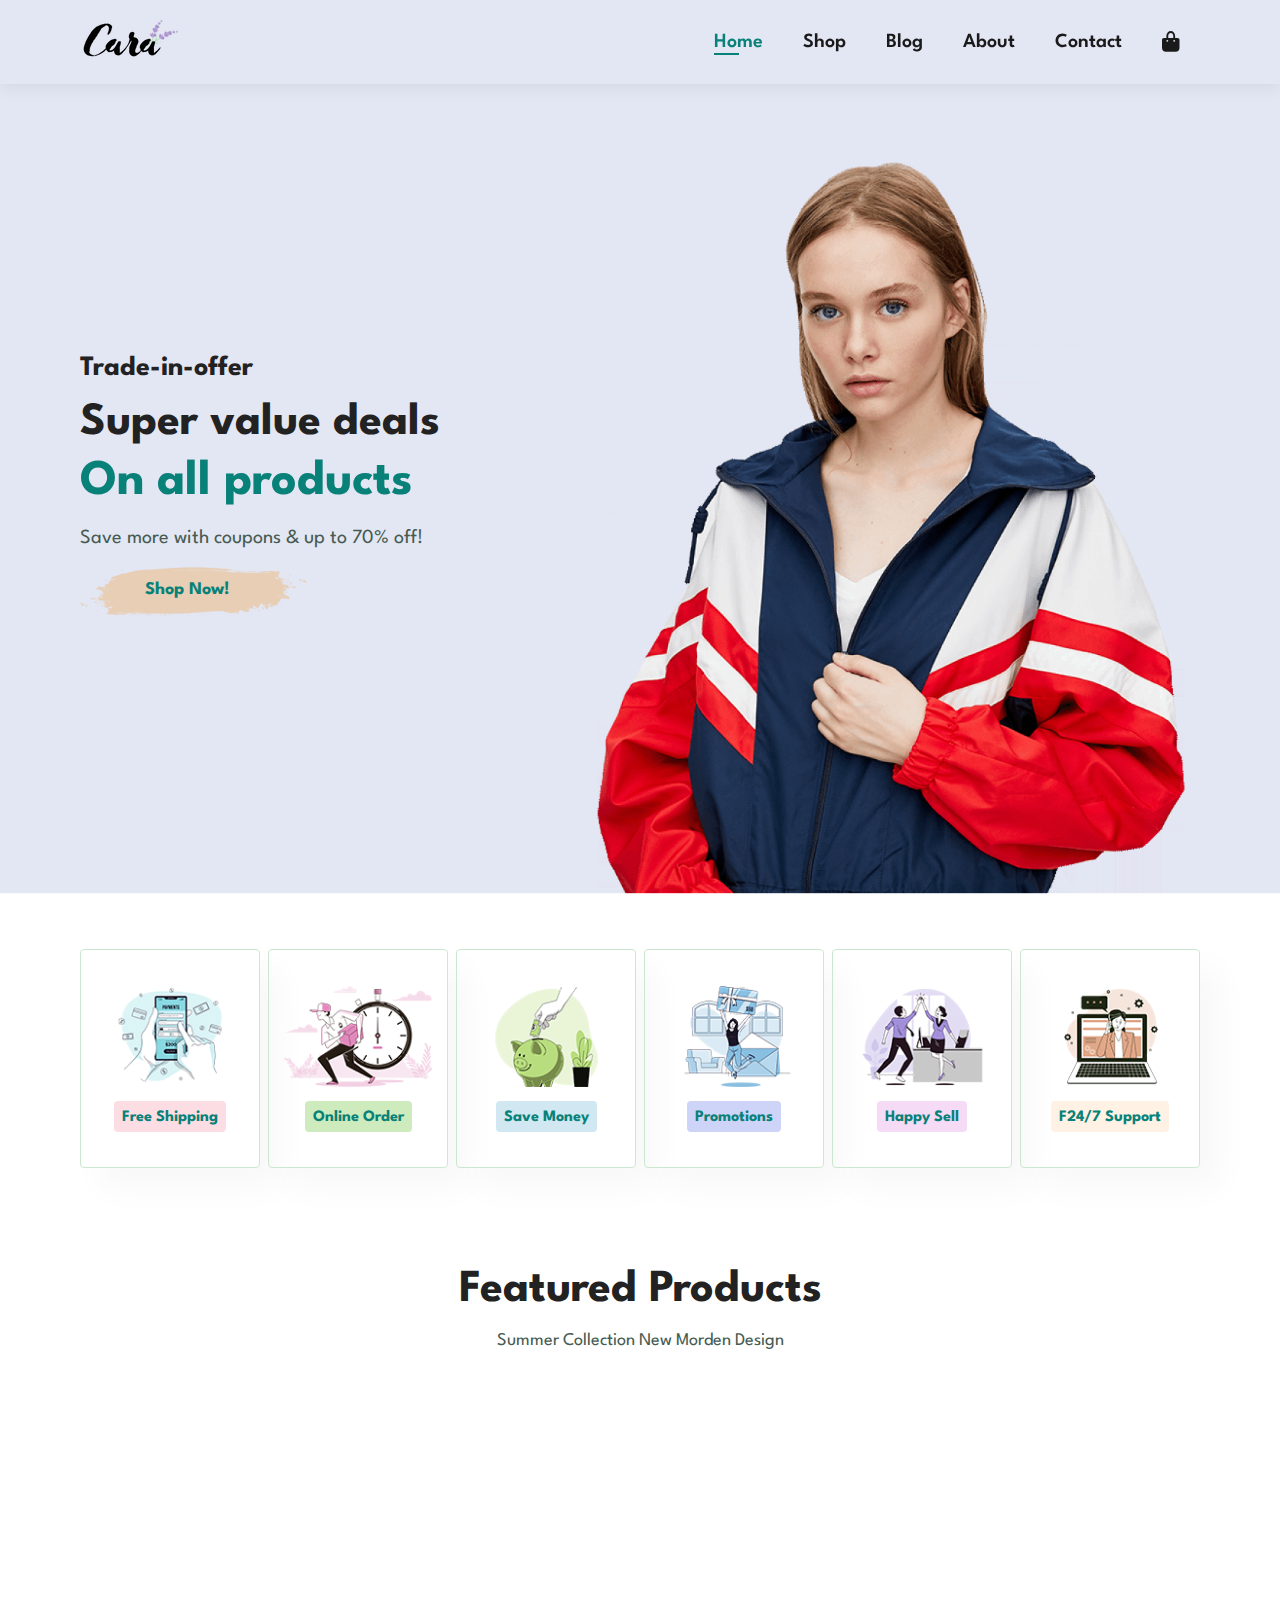
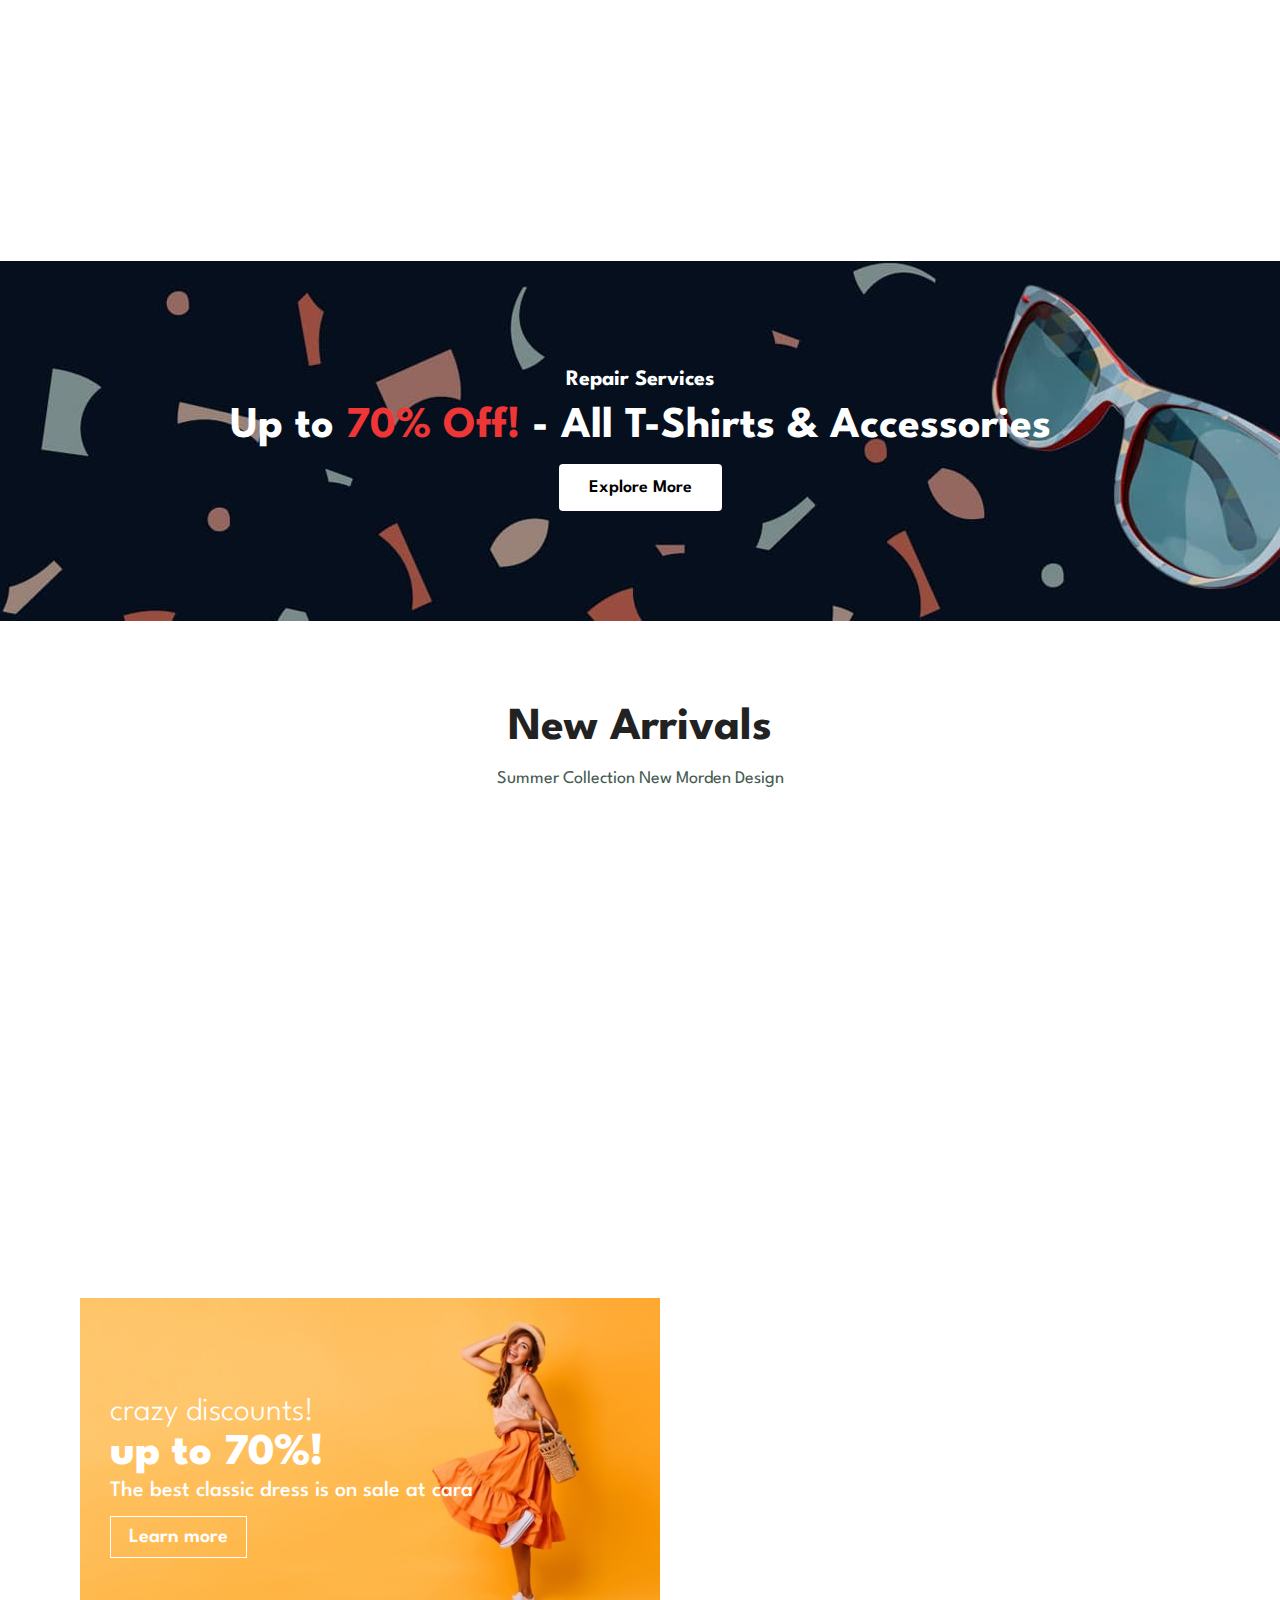
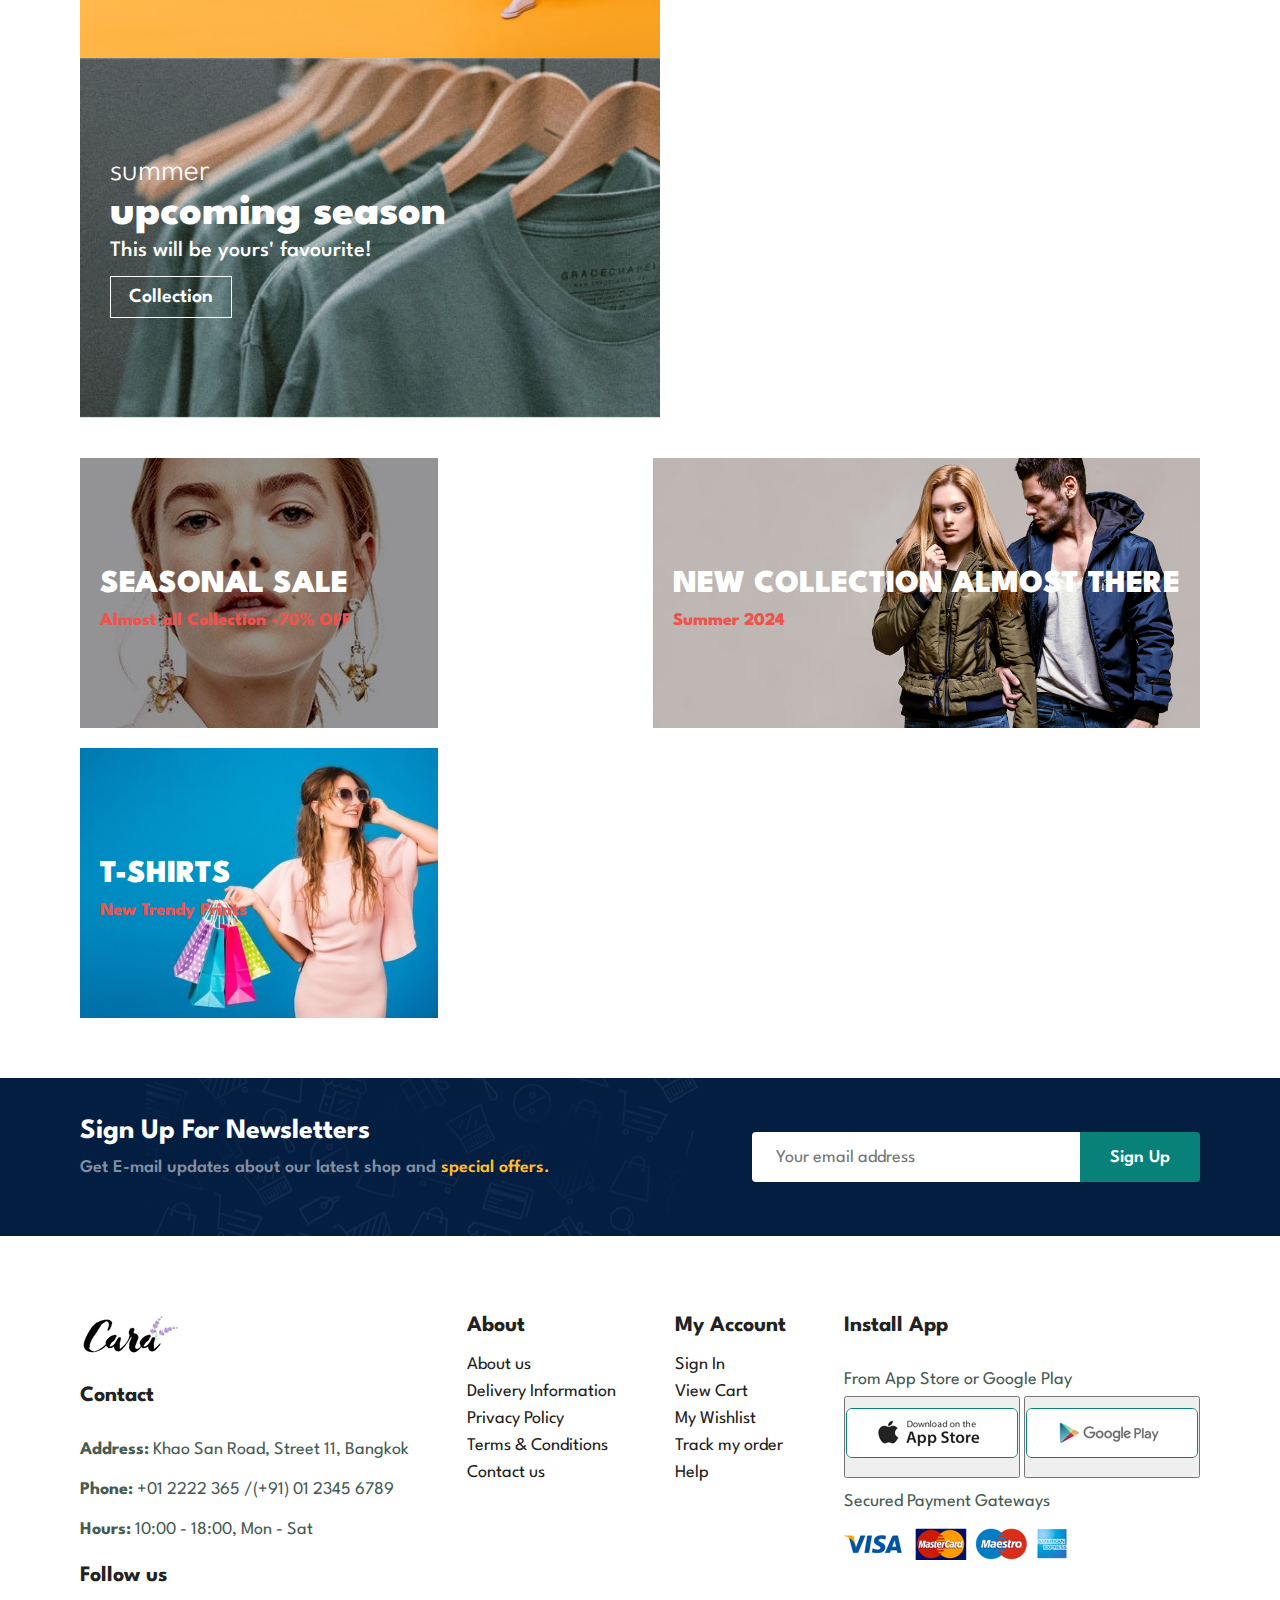
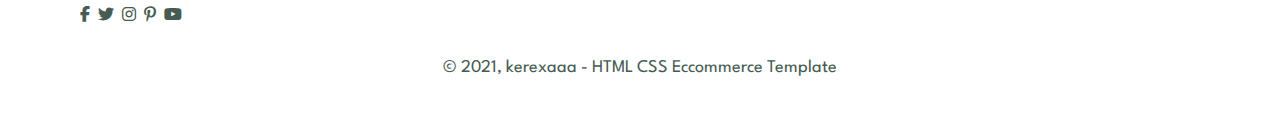
==== index.html @ 4c0663c3 "new" ====
<!DOCTYPE html>
<html lang="en">
<head>
    <meta charset="UTF-8">
    <meta http-equiv="X-UA-Compatible" content="IE=edge">
    <meta name="viewport" content="width=device-width, initial-scale=1.0">
    <link rel="icon" type="image/x-icon" href="assets/img/favicon.ico">
    <link rel="stylesheet" href="https://cdnjs.cloudflare.com/ajax/libs/font-awesome/6.4.0/css/all.css"/>
    <link rel="stylesheet" href="assets/css/style.css">
    <link rel="stylesheet" href="assets/css/general.css">
    <title>Cara</title>
    <link rel="manifest" href="https://progressier.app/T43lFdbntsqi69C8n24o/progressier.json"/>
    <script defer src="https://progressier.app/T43lFdbntsqi69C8n24o/script.js"></script>
</head>
<body>
    
    <section id="header" class="header">
        <a href="index.html"><img src="assets/img/logo.png" alt="Cara logo"></a>

        <nav>
            <ul id="navbar" class="navbar">
                <li><a class="active" href="index.html">Home</a></li>
                <li><a href="shop.html">Shop</a></li>
                <li><a href="blog.html">Blog</a></li>
                <li><a href="about.html">About</a></li>
                <li><a href="contact.html">Contact</a></li>
                <li id="lg-bag"><a href="cart.html"><i class="fa-sharp fa-solid fa-bag-shopping"></i></a></li>
                <a href="#" id="close"><i class="fas fa-times"></i></a>
            </ul>
        </nav>

        <div id="mobile">
            <a href="cart.html"><i class="fa-sharp fa-solid fa-bag-shopping"></i></a>
            <i id="bar" class="fas fa-outdent"></i>
        </div>

    </section>


    <section id="hero" class="hero">
        <h4>Trade-in-offer</h4>
        <h2>Super value deals</h2>
        <h1>On all products</h1>
        <p>Save more with coupons & up to 70% off!</p>
        <button onclick="window.location.href='shop.html';">Shop Now!</button>
    </section>

    <section id="feature" class="section-p1">
        <div class="feature-box">
            <img src="assets/img/features/f1.png" alt="Free shipping">
            <h6>Free Shipping</h6>
        </div>
        <div class="feature-box">
            <img src="assets/img/features/f2.png" alt="Online Order">
            <h6>Online Order</h6>
        </div>
        <div class="feature-box">
            <img src="assets/img/features/f3.png" alt="Save Money">
            <h6>Save Money</h6>
        </div>
        <div class="feature-box">
            <img src="assets/img/features/f4.png" alt="Promotions">
            <h6>Promotions</h6>
        </div>
        <div class="feature-box">
            <img src="assets/img/features/f5.png" alt="Happy Sell">
            <h6>Happy Sell</h6>
        </div>
        <div class="feature-box">
            <img src="assets/img/features/f6.png" alt="F24/7 Support">
            <h6>F24/7 Support</h6>
        </div>
    </section>

    <section id="feature-products" class="section-p1">
        <h2>Featured Products</h2>
        <p>Summer Collection New Morden Design</p>
        <div class="product-container">
            <div class="product" >
                <img src="assets/img/products/f2.jpg" alt="">
                <div class="description">
                    <span>Cara™</span>
                    <h5>Cara Hawaii Shirt</h5>
                    <div class="star">
                        <i class="fas fa-star"></i>
                        <i class="fas fa-star"></i>
                        <i class="fas fa-star"></i>
                        <i class="fas fa-star"></i>
                        <i class="fas fa-star"></i>
                    </div>
                    <h4 class="current-price">$24</h4>
                </div>
                <button class="add-to-cart"><i class="fas fa-shopping-basket cart"></i></button>
            </div>
            <div class="product" >
                <img src="assets/img/products/f4.jpg" alt="">
                <div class="description">
                    <span>Cara™</span>
                    <h5>Cara "Flower Garden" Shirt</h5>
                    <div class="star">
                        <i class="fas fa-star"></i>
                        <i class="fas fa-star"></i>
                        <i class="fas fa-star"></i>
                        <i class="fas fa-star"></i>
                        <i class="fas fa-star"></i>
                    </div>
                    <h4 class="current-price">$24</h4>
                </div>
                <button class="add-to-cart"><i class="fas fa-shopping-basket cart"></i></button>
            </div>
            <div class="product" >
                <img src="assets/img/products/f6.jpg" alt="">
                <div class="description">
                    <span>Cara™</span>
                    <h5>Cara Vintage Plaid Shirt</h5>
                    <div class="star">
                        <i class="fas fa-star"></i>
                        <i class="fas fa-star"></i>
                        <i class="fas fa-star"></i>
                        <i class="fas fa-star"></i>
                        <i class="fas fa-star"></i>
                    </div>
                    <h4 class="current-price">$24</h4>
                </div>
                <button class="add-to-cart"><i class="fas fa-shopping-basket cart"></i></button>
            </div>
            <div class="product" >
                <img src="assets/img/products/f8.jpg" alt="">
                <div class="description">
                    <span>Cara™</span>
                    <h5>Cara Pink Cat Shirt</h5>
                    <div class="star">
                        <i class="fas fa-star"></i>
                        <i class="fas fa-star"></i>
                        <i class="fas fa-star"></i>
                        <i class="fas fa-star"></i>
                        <i class="fas fa-star"></i>
                    </div>
                    <h4 class="current-price">$24</h4>
                </div>
                <button class="add-to-cart"><i class="fas fa-shopping-basket cart"></i></button>
            </div>
        </div>
    </section> 

    <section id="banner" class="section-m1">
        <h4>Repair Services</h4>
        <h2>Up to <span>70% Off!</span> - All T-Shirts & Accessories</h2>
        <button onclick="window.location.href='shop.html';" class="normal">Explore More</button>
    </section>

    <section id="feature-products" class="section-p1">
        <h2>New Arrivals</h2>
        <p>Summer Collection New Morden Design</p>
        <div class="product-container">
            <div class="product" >
                <img src="assets/img/products/n1.jpg" alt="">
                <div class="description">
                    <span>Cara™</span>
                    <h5>Cara Classic Shirt</h5>
                    <div class="star">
                        <i class="fas fa-star"></i>
                        <i class="fas fa-star"></i>
                        <i class="fas fa-star"></i>
                        <i class="fas fa-star"></i>
                        <i class="fas fa-star"></i>
                    </div>
                    <h4 class="current-price">$24</h4>
                </div>
                <button class="add-to-cart"><i class="fas fa-shopping-basket cart"></i></button>
            </div>
            <div class="product" >
                <img src="assets/img/products/n2.jpg" alt="">
                <div class="description">
                    <span>Cara™</span>
                    <h5>Cara Striped Classic Shirt</h5>
                    <div class="star">
                        <i class="fas fa-star"></i>
                        <i class="fas fa-star"></i>
                        <i class="fas fa-star"></i>
                        <i class="fas fa-star"></i>
                        <i class="fas fa-star"></i>
                    </div>
                    <h4 class="current-price">$24</h4>
                </div>
                <button class="add-to-cart"><i class="fas fa-shopping-basket cart"></i></button>
            </div>
            <div class="product" >
                <img src="assets/img/products/n3.jpg" alt="">
                <div class="description">
                    <span>Cara™</span>
                    <h5>Cara Formal Shirt</h5>
                    <div class="star">
                        <i class="fas fa-star"></i>
                        <i class="fas fa-star"></i>
                        <i class="fas fa-star"></i>
                        <i class="fas fa-star"></i>
                        <i class="fas fa-star"></i>
                    </div>
                    <h4 class="current-price">$24</h4>
                </div>
                <button class="add-to-cart"><i class="fas fa-shopping-basket cart"></i></button>
            </div>
            <div class="product" >
                <img src="assets/img/products/n4.jpg" alt="">
                <div class="description">
                    <span>Cara™</span>
                    <h5>Cara Travel T-shirt</h5>
                    <div class="star">
                        <i class="fas fa-star"></i>
                        <i class="fas fa-star"></i>
                        <i class="fas fa-star"></i>
                        <i class="fas fa-star"></i>
                        <i class="fas fa-star"></i>
                    </div>
                    <h4 class="current-price">$24</h4>
                </div>
                <button class="add-to-cart"><i class="fas fa-shopping-basket cart"></i></button>
            </div>
        </div>
    </section>

    <section id="small-banner" class="section-p1"> 
        <div class="banner-box">
            <h4>crazy discounts!</h4>
            <h2>up to 70%!</h2>
            <span>The best classic dress is on sale at cara</span>
            <button class="white">Learn more</button>
        </div>
        <div class="banner-box">
            <h4>summer</h4>
            <h2>upcoming season</h2>
            <span>This will be yours' favourite!</span>
            <button class="white">Collection</button>
        </div>
    </section>

    <section id="text-banners">
        <div class="banner-box">
            <h2>SEASONAL SALE</h2>
            <h3>Almost all Collection -70% OFF</h3>
        </div>
        <div class="banner-box">
            <h2>NEW COLLECTION ALMOST THERE</h2>
            <h3>Summer 2024</h3>
        </div>
        <div class="banner-box">
            <h2>T-SHIRTS</h2>
            <h3>New Trendy Prints</h3>
        </div>
    </section>

    <section id="newsletter" class="section-p1 section-m1">
        <div class="newstext">
            <h4>Sign Up For Newsletters</h4>
            <p>
                Get E-mail updates about our latest shop and <span>special offers.</span>
            </p>
        </div>
        <form class="form" id="formNewsletter">
            <input type="email" id="newsletterInput" placeholder="Your email address" required>
            <button type="submit" id="newsletterSubmit" class="normal">Sign Up</button>
        </form>
    </section>

    <footer class="section-p1">
        <div class="column">
            <img src="assets/img/logo.png" alt="">
            <h4>Contact</h4>
            <p> <strong>Address:</strong> Khao San Road, Street 11, Bangkok</p>
            <p> <strong>Phone:</strong> +01 2222 365 /(+91) 01 2345 6789</p>
            <p> <strong>Hours:</strong> 10:00 - 18:00, Mon - Sat</p>
            <div class="socials">
                <h4>Follow us</h4>
                <div class="socials-icon">
                    <i class="fab fa-facebook-f"></i>
                    <i class="fab fa-twitter"></i>
                    <i class="fab fa-instagram"></i>
                    <i class="fab fa-pinterest-p"></i>
                    <i class="fab fa-youtube"></i>
                </div>
            </div>
        </div>

        <div class="column ">
            <h4>About</h4>
            <a href="#">About us</a>
            <a href="#">Delivery Information</a>
            <a href="#">Privacy Policy</a>
            <a href="#">Terms & Conditions</a>
            <a href="#">Contact us</a>
        </div>

        <div class="column ">
            <h4>My Account</h4>
            <a href="#">Sign In</a>
            <a href="#">View Cart</a>
            <a href="#">My Wishlist</a>
            <a href="#">Track my order</a>
            <a href="#">Help</a>
        </div>

        <div class="column install">
            <h4>Install App</h4>
            <p>From App Store or Google Play</p>
            <div class="row">
                <button class="progressier-install-button" data-icons="false" data-install=" " data-installed=" ">
                    <img src="assets/img/pay/app.jpg" alt="">
                </button>
                <button class="progressier-install-button" data-icons="false" data-install=" " data-installed=" ">
                    <img src="assets/img/pay/play.jpg" alt="">
                </button>
            </div>
            <p>Secured Payment Gateways</p>
            <img src="assets/img/pay/pay.png" alt="">
        </div>

        <div class="copyright">
            <p>&#169; 2021, kerexaaa - HTML CSS Eccommerce Template</p>
        </div>
    </footer>

    <script src="assets/js/script.js"></script>
    <script src="assets/js/observer.js"></script>
    <script src="assets/js/learn-more-pp.js"></script>
    <script src="assets/js/addtocart.js"></script>
    <script src="assets/js/updatecart.js"></script>
    <script src="assets/js/newsletter.js"></script>
    <script src="assets/js/params.js"></script>
</body>
</html>
---- assets/css/style.css ----
/* Main page */

/* popup */

.popup {
    width: 100%;
    height: 100%;
    background: rgba(0, 0, 0, 0.2);
    position: fixed;
    z-index: 10000000;
    justify-content: center;
    align-items: center;
    display: flex;
    transition: all .2s ease;
    opacity: 0;
}

.message {
    width: 50%;
    height: 50%;
    padding: 20px;
    background: #e3e6f3;
    border-radius: 25px;
    display: flex;
    align-items: center;
    justify-content: space-evenly;
    flex-direction: column;
    transition: all .2s ease;
}

.message p {
    font-size: xx-large;
    text-align: center;
}

button#closePopUp {
    width: 30%;
    height: 20%;
    min-width: 100px;
    min-height: 50px;
    cursor: pointer;
    font-size: 16px;
    outline: none;
    border: none;
    background: #088178;
    color: white;
}

/* loader */

/*<div class="loader"></div>*/
.loader {
    width: 30px;
    aspect-ratio: 2;
    --_g: no-repeat radial-gradient(circle closest-side, #000 90%, #0000);
    background:
        var(--_g) 0% 50%,
        var(--_g) 50% 50%,
        var(--_g) 100% 50%;
    background-size: calc(100%/3) 50%;
    animation: l3 1s infinite linear;
}

.log {
    transition: all .3s ease;
    top: -20%;
    min-width: 150px;
    position: fixed;
    z-index: 100000;
    width: 20%;
    text-align: center;
    margin-inline: auto;
    left: 50%;
    padding: 15px;
    color: white;
    transform: translateX(-50%);
}

.success {
    background: rgb(45, 224, 45);
}

.error {
    background: rgb(165, 58, 58);
    z-index: 100001;
}

@keyframes l3 {
    20% {
        background-position: 0% 0%, 50% 50%, 100% 50%
    }

    40% {
        background-position: 0% 100%, 50% 0%, 100% 50%
    }

    60% {
        background-position: 0% 50%, 50% 100%, 100% 0%
    }

    80% {
        background-position: 0% 50%, 50% 50%, 100% 100%
    }
}

/* Header */

#header {
    display: flex;
    align-items: center;
    justify-content: space-between;
    padding: 20px 80px;
    background-color: #e3e6f3;
    box-shadow: 0 5px 15px rgba(0, 0, 0, 0.06);
    z-index: 999;
    position: sticky;
    top: 0;
    left: 0;
}

#navbar {
    display: flex;
    align-items: center;
    justify-content: center;
}

#navbar li {
    list-style: none;
    padding: 0 20px;
}

#navbar li a {
    text-decoration: none;
    font-size: 20px;
    font-weight: 600;
    color: #1a1a1a;
    transition: 0.3s ease;
    position: relative;
}

#navbar li a:hover,
#navbar li a.active,
#header #mobile i:hover {
    color: #088178;
    transition: .3s ease;
}

#navbar li a::after {
    content: "";
    width: 50%;
    height: 2px;
    background-color: #088178;
    position: absolute;
    bottom: 0px;
    left: 10px;
    opacity: 0;
    transition: .3s ease;
}

#navbar li a.active::after,
#navbar li a:hover::after {
    content: "";
    width: 50%;
    height: 2px;
    background-color: #088178;
    position: absolute;
    bottom: -4px;
    left: 0px;
    opacity: 1;
    transition: .3s ease;
}

#mobile {
    display: none;
}

#close {
    display: none;
}

/* Home page */

#hero {
    background-image: url("../img/hero4.png");
    height: 90vh;
    width: 100%;
    background-size: cover;
    background-position: top 25% right 0%;
    padding: 0 80px;
    display: flex;
    align-items: flex-start;
    justify-content: center;
    flex-direction: column;
}

#hero h4 {
    padding-bottom: 15px;
    font-size: 28px;
}

#hero h1 {
    color: #088178;
}

#hero p {
    font-size: 20px;
}

#hero button {
    color: #088178;
    background-image: url("../img/button.png");
    background-color: transparent;
    border: 0;
    padding: 14px 80px 26px 65px;
    background-repeat: no-repeat;
    cursor: pointer;
    font-weight: 700;
    font-size: 18px;
}

/* Feature */

#feature {
    display: flex;
    align-items: center;
    justify-content: space-between;
    flex-wrap: wrap;
}

#feature .feature-box {
    width: 180px;
    text-align: center;
    padding: 35px 15px;
    box-shadow: 20px 20px 34px rgba(0, 0, 0, 0.03);
    border: 1px solid #cce7d0;
    border-radius: 4px;
    margin: 15px 0;
}

#feature .feature-box:hover {
    box-shadow: 10px 10px 54px rgba(70, 62, 221, .1);
}

#feature .feature-box img {
    width: 100%;
    margin-bottom: 10px;
}

#feature .feature-box h6 {
    display: inline-block;
    padding: 9px 8px 6px 8px;
    line-height: 1;
    font-size: 16px;
    border-radius: 4px;
    color: #088178;
    background-color: #fddde4;
}

#feature .feature-box:nth-child(2) h6 {
    background-color: #cdebbc;
}

#feature .feature-box:nth-child(3) h6 {
    background-color: #d1e8f2;
}

#feature .feature-box:nth-child(4) h6 {
    background-color: #cdd4f8;
}

#feature .feature-box:nth-child(5) h6 {
    background-color: #f6dbf6;
}

#feature .feature-box:nth-child(6) h6 {
    background-color: #fff2e5;
}

#feature-products {
    text-align: center;
}

#feature-products .product-container {
    display: flex;
    justify-content: space-between;
    padding-top: 20px;
    flex-wrap: wrap;
    overflow: hidden;

}

#feature-products .product {
    left: 100px;
    opacity: 0;
    width: 23%;
    min-width: 250px;
    padding: 10px 12px;
    border: 1px solid #cce7d0;
    border-radius: 25px;
    box-shadow: 20px 20px 30px rgba(0, 0, 0, 0.02);
    margin: 15px 0;
    transition: .2s ease;
    position: relative;
    pointer-events: none;
}

#feature-products .product.active {
    left: 0px;
    opacity: 1;
    cursor: pointer;
    pointer-events: all;
}

#feature-products .product:hover {
    box-shadow: 20px 20px 30px rgba(0, 0, 0, 0.06);
}

#feature-products .product img {
    width: 100%;
    border-radius: 20px;
}

#feature-products .product .description {
    text-align: start;
    padding: 10px 0;
}

#feature-products .product .description span {
    color: #606063;
    font-size: 16px;
}

#feature-products .product .description h5 {
    padding-top: 7px;
    color: #1a1a1a;
    font-size: 18px;
}

#feature-products .product .description i {
    font-size: 16px;
    color: rgb(243, 181, 25);
}

#feature-products .product .description h4 {
    padding-top: 7px;
    font-size: 22px;
    font-weight: 700;
    color: #088178;
}

h4.current-price::after {
    position: absolute;
    content: "$80";
    font-size: 14px;
    left: 55px;
    color: #1a1a1a;
}

.scratch-card {
    position: relative;
    width: 300px;
    height: 200px;
    border: 1px solid #ccc;
    overflow: hidden;
}

.overlay {
    position: absolute;
    top: 0;
    left: 0;
    width: 100%;
    height: 100%;
    background: silver;
    opacity: 1;
}

.content {
    position: relative;
    z-index: 1;
    padding: 20px;
}

.hidden-text {
    display: none;
}

.coupon-text {
    position: absolute;
    top: 50%;
    left: 50%;
    transform: translate(-50%, -50%);
    z-index: 2;
}

h4.current-price::before {
    position: absolute;
    content: "";
    width: 26px;
    height: 2px;
    bottom: 35px;
    z-index: 10;
    left: 55px;
    rotate: 150deg;
    background: #ec554e;
}


#feature-products .product .cart {
    width: 40px;
    height: 40px;
    line-height: 40px;
    border-radius: 50px;
    background-color: #e8f6ea;
    color: #088178;
    border: 1px solid #cce7d0;
}

#lg-bag {
    position: relative;
}

#lg-bag span {
    position: absolute;
    background-color: red;
    right: 10px;
    top: -10px;
    width: 16px;
    color: white;
    display: flex;
    height: 16px;
    justify-content: center;
    z-index: 10;
    padding-top: 4px;
    font-size: 12px;
    border-radius: 50%;
    text-align: center;
}

button.add-to-cart {
    cursor: pointer;
    border: none;
    outline: none;
    background: transparent;
    position: absolute;
    bottom: 20px;
    right: 10px;
}

/* Banners */

#banner {
    display: flex;
    flex-direction: column;
    justify-content: center;
    align-items: center;
    text-align: center;
    width: 100%;
    height: 40vh;
    background-size: cover;
    background-position: center;
    background-image: url("../img/b2.jpg");
}

#banner h4 {
    color: #fff;
    font-size: 22px;
}

#banner h2 {
    color: #fff;
    font-size: 44px;
    padding: 10px 0;
}

#banner h2 span {
    color: #ef3636;
}

#banner button:hover {
    background-color: #088178;
    color: #fff;
}

#small-banner {
    display: flex;
    justify-content: space-between;
    flex-wrap: wrap;
}

#small-banner .banner-box {
    display: flex;
    flex-direction: column;
    justify-content: center;
    align-items: flex-start;
    min-width: 580px;
    height: 40vh;
    background-size: cover;
    background-position: center;
    padding: 30px;
    background-image: url("../img/b17.jpg");
}

#small-banner .banner-box:nth-child(2) {
    background-image: url("../img/b10.jpg");
}

#small-banner h4 {
    color: #fff;
    font-size: 32px;
    font-weight: 300;
}

#small-banner h2 {
    color: #fff;
    font-size: 44px;
    font-weight: 800;
}

#small-banner span {
    color: #fff;
    font-size: 22px;
    font-weight: 500;
    padding-bottom: 15px;
}

#small-banner .banner-box:hover .white {
    background-color: #088178;
    border: 1px solid #088178;
}

#text-banners {
    display: flex;
    justify-content: space-between;
    flex-wrap: wrap;
    padding: 0 80px;
}

#text-banners .banner-box {
    display: flex;
    flex-direction: column;
    justify-content: center;
    align-items: flex-start;
    min-width: 32%;
    height: 30vh;
    background-size: cover;
    background-position: center;
    padding: 20px;
    margin-bottom: 20px;
    background-image: url("../img/b7.jpg");
}

#text-banners .banner-box:nth-child(2) {
    background-image: url("../img/b4.jpg");
}

#text-banners .banner-box:nth-child(3) {
    background-image: url("../img/b18.jpg");
}

#text-banners h2 {
    color: #fff;
    font-weight: 900;
    font-size: 32px;
}

#text-banners h3 {
    color: #ec554e;
    font-weight: 800;
    font-size: 18px;
}

/* Newsletter */

#newsletter {
    display: flex;
    justify-content: space-between;
    flex-wrap: wrap;
    align-items: center;
    background-image: url("../img/b14.png");
    background-repeat: no-repeat;
    background-position: 20% 30%;
    background-color: #041e42;
}

#newsletter h4 {
    font-size: 28px;
    font-weight: 700;
    color: #fff;
}

#newsletter p {
    font-size: 18px;
    font-weight: 600;
    color: #818ea0;
}

#newsletter p span {
    color: #ffbd27;
}

#newsletter .form {
    display: flex;
    width: 40%;
}

#newsletter input {
    height: 3.125rem;
    padding: 0 1.25em;
    font-size: 14px;
    width: 100%;
    font-size: 18px;
    border: 1px solid transparent;
    border-radius: 4px;
    outline: none;
    border-top-right-radius: 0;
    border-bottom-right-radius: 0;
}

#newsletter button {
    background-color: #088178;
    color: #fff;
    white-space: nowrap;
    border-top-left-radius: 0;
    border-bottom-left-radius: 0;
}

/* Footer */

footer {
    display: flex;
    flex-wrap: wrap;
    justify-content: space-between;
}

footer .column {
    display: flex;
    flex-direction: column;
    align-items: flex-start;
    margin-bottom: 20px;
}

footer .column:nth-child(1) img {
    margin-bottom: 30px;
}

footer h4 {
    font-size: 22px;
    padding-bottom: 20px;
}

footer p {
    font-size: 18px;
    margin-bottom: 8px;
}

footer a {
    font-size: 18px;
    text-decoration: none;
    color: #222;
    margin-bottom: 10px;
    transition: .4s ease;
}

footer .socials {
    margin-top: 20px;
}

footer .socials i {
    color: #465b52;
    padding-right: 4px;
    cursor: pointer;
    transition: .4s ease;
}


footer .install .row img {
    border: 1px solid #088178;
    border-radius: 6px;
}

footer .install img {
    margin: 10px 0 15px 0;
    cursor: pointer;
}

footer .socials i:hover,
footer a:hover {
    color: #088178;
    transition: .4s ease;
}

footer .copyright {
    width: 100%;
    text-align: center;
    font-size: 18px;
}

/* Shop page */

/* Head-banner */

#header-banner {
    background-image: url("../img/b1.jpg");
    width: 100%;
    height: 30vh;
    background-size: cover;
    display: flex;
    justify-content: center;
    align-items: center;
    flex-direction: column;
    padding: 14px;
}

#header-banner h2 {
    color: #fff;
    font-size: 64px;
}

#header-banner p {
    color: #fff;
    font-size: 20px;
}

#pagination {
    text-align: center;
}

#pagination a {
    text-decoration: none;
    background-color: #088178;
    padding: 15px 20px;
    border-radius: 4px;
    color: #fff;
    font-weight: 600;
}

/* Single product */

#productLink a {
    text-decoration: none;
    color: #465b52;
}

#product-details {
    display: flex;
    margin-top: 20px;
}

#product-details .single-product-image {
    width: 40%;
    margin-right: 80px;
}

#product-details .small-image-group {
    display: flex;
    justify-content: space-between;
}

#product-details .small-image-column {
    flex-basis: 24%;
    cursor: pointer;
}

#product-details .single-product-details {
    width: 50%;
    padding-top: 30px;
}

#product-details .single-product-details h4 {
    padding: 40px 0 20px 0;
    font-size: 26px;
}

#product-details .single-product-details h2 {
    font-size: 32px;
}

#product-details .single-product-details h6 {
    font-size: 22px;
}

#product-details .single-product-details select {
    display: block;
    padding: 10px;
    margin-bottom: 10px;
    font-size: 16px;
    height: 47px
}

#product-details .single-product-details input {
    width: 50px;
    height: 47px;
    padding-left: 10px;
    font-size: 16px;
    margin-right: 10px;
}

#product-details .single-product-details input:focus {
    outline: none;
}

#product-details .single-product-details button {
    background-color: #088178;
    color: #fff;
}

#product-details .single-product-details span {
    line-height: 25px;
}

/* Blog page */

#header-banner.blog-header {
    background-image: url("../img/b19.jpg") !important;
}

#blog {
    padding: 150px 150px 0 150px;
}

#blog .blog-box {
    display: flex;
    align-items: center;
    width: 100%;
    position: relative;
    padding-bottom: 90px;
}

#blog .blog-image {
    width: 50%;
    margin-right: 40px;
}

#blog img {
    width: 100%;
    height: 300px;
    object-fit: cover;
}

#blog .blog-details {
    width: 50%;
}

.blog-details p {
    height: 0px;
    font-size: large;
    overflow: hidden;
    transition: all .3s;
    margin-top: 0;
    padding-top: 0px;
    position: relative;
    z-index: 100000;
    background: white;
}

.blog-details h4 {
    font-size: xx-large;
}

#blog .blog-details a {
    text-decoration: none;
    cursor: pointer;
    font-size: 14px;
    color: #000;
    font-weight: 700;
    position: relative;
    transition: .3s ease;
}

#blog .blog-details a::after {
    content: "";
    width: 50px;
    height: 1px;
    background-color: #000;
    position: absolute;
    top: 4px;
    right: -56px;
    transition: .3s ease;
}

#blog .blog-details a:hover {
    color: #088178;
}

#blog .blog-details a:hover::after {
    background-color: #088178;
}

#blog .blog-box h1 {
    position: absolute;
    top: -40px;
    left: 0;
    font-size: 76px;
    font-weight: 700;
    color: #c9cbce;
    z-index: -1000;
}

/* about */

#header-banner.about-header {
    background-image: url("../img/about/banner.png");
}

#about-head {
    display: flex;
    align-items: center;
}

#about-head img {
    width: 50%;
    height: auto;
}

#about-head div {
    padding-left: 40px;
}

#about-app {
    text-align: center;
}

#about-app .video {
    width: 70%;
    height: 100%;
    margin: 30px auto 0 auto;
}

#about-app .video video {
    width: 100%;
    height: 100%;
    border-radius: 20px;
}

/* Contact page */

#header-banner.contact-header {
    background-image: url("../img/about/banner.png");
}

#contact-details {
    display: flex;
    align-items: center;
    justify-content: space-between;
}

#contact-details .details {
    width: 40%;
}

#contact-details .details span,
#form-details form span {
    font-size: 16px;
}

#contact-details .details h2,
#form-details form h2 {
    font-size: 32px;
    line-height: 35px;
    padding: 20px 0;
}

#contact-details .details h3 {
    font-size: 22px;
    padding-bottom: 15px;
}

#contact-details .details li {
    list-style: none;
    display: flex;
    padding: 10px 0;
}

#contact-details .details li i {
    font-size: 18px;
    padding-right: 22px;
}


#contact-details .details li p {
    margin-top: 2px;
    font-size: 18px;
}

#contact-details .map {
    width: 55%;
    height: 400px;
}

#contact-details .map iframe {
    width: 100%;
    height: 100%;
}

#form-details {
    display: flex;
    justify-content: space-between;
    margin: 30px;
    padding: 80px;
    border: 1px solid #e1e1e1;
}

#form-details form {
    width: 65%;
    display: flex;
    flex-direction: column;
    align-items: flex-start;
}

#form-details form input,
#form-details form textarea {
    width: 100%;
    padding: 12px 15px;
    outline: none;
    margin-bottom: 20px;
    border: 1px solid #e1e1e1;
}

#form-details form button {
    background-color: #088178;
    color: #fff;
}

#form-details .people div {
    padding-bottom: 25px;
    display: flex;
    align-items: flex-start;
}

#form-details .people div img {
    width: 65px;
    height: 65px;
    object-fit: cover;
    margin-right: 15px;
}

#form-details .people div p {
    margin: 0;
    font-size: 16px;
    line-height: 25px;
}

#form-details .people div p span {
    display: block;
    font-size: 18px;
    font-weight: 600;
    color: #000;
}

/* checkout */

#checkout h1 {
    color: greenyellow;
}

section#checkout {
    display: flex;
    flex-direction: column;
    align-items: center;
    justify-content: space-evenly;
    height: 90dvh;
}

#itemsAmount {
    color: #ef3636;
}

#totalPrice {
    color: green;
}

/* Cart page */

section#cart-empty {
    display: flex;
    align-items: center;
    justify-content: center;
    flex-direction: column-reverse;
}

section#cart-empty p {
    font-size: xx-large;
    color: black;
    text-align: center;
}

section#cart-empty p a {
    color: #465b52;
}


#cart {
    overflow-x: auto;
}

#header-banner.cart-header {
    background-image: url("../img/about/banner.png");
}

tbody#table-body {
    width: 100%;
    position: relative;
}

.empty-cart {
    width: 100%;
}

#cart table thead {
    border: 1px solid #e2e9e1;
    border-left: none;
    border-right: none;
}

#cart table thead td {
    font-weight: 700;
    text-transform: uppercase;
    font-size: 16px;
    padding: 18px 0;
}

#cart table tbody tr td {
    padding-top: 15px;
}

#cart table tbody td {
    font-size: 16px;
}

#cart table {
    width: 100%;
    border-collapse: collapse;
    table-layout: fixed;
    white-space: nowrap;
}

#cart table img {
    width: 70px;
}

#cart table td:nth-child(1) {
    width: 100px;
    text-align: center;
}

#cart table td:nth-child(2) {
    width: 150px;
    text-align: center;
}

#cart table td:nth-child(3) {
    width: 250px;
    text-align: center;
}

#cart table td:nth-child(4),
#cart table td:nth-child(5),
#cart table td:nth-child(6) {
    width: 150px;
    text-align: center;
}

#cart table td:nth-child(5) input {
    width: 70px;
    padding: 10px 5px 10px 15px;
}

#cart-add {
    display: flex;
    flex-wrap: wrap;
    justify-content: space-between;
}

#cart-add .apply-coupon,
#cart-add .cart-totals {
    width: 50%;
}

#cart-add .apply-coupon h3 {
    font-size: 22px;
    margin-bottom: 20px;
}

#cart-add .apply-coupon input {
    padding: 15px 20px;
    outline: none;
    font-size: 16px;
    width: 60%;
    margin-right: 10px;
    border: 1px solid #e2e9e1;
}

#cart-add .apply-coupon button {
    background-color: #088178;
    color: #fff;
    margin-left: 10px;
}

#cart-add .cart-totals {
    border: 1px solid #c9cbce;
    padding: 30px;
    margin-bottom: 30px;
}

#cart-add .cart-totals h3 {
    font-size: 22px;
    margin-bottom: 20px;
}

#cart-add .cart-totals table {
    border-collapse: collapse;
    width: 100%;
}

#cart-add .cart-totals table tr td {
    width: 50%;
    padding: 10px;
    font-size: 16px;
    border: 1px solid #c9cbce;
}

#cart-add .cart-totals button {
    background-color: #088178;
    color: #fff;
    margin-top: 30px;
}

/* Media */

@media (max-width:799px) {

    #navbar {
        display: flex;
        flex-direction: column;
        align-items: flex-start;
        justify-content: flex-start;
        position: fixed;
        top: 0;
        right: -300px;
        height: 100vh;
        width: 300px;
        background-color: #e3e6f3;
        box-shadow: 0 40px 60px rgba(0, 0, 0, 0.1);
        padding: 80px 0 0 10px;
        transition: .3s;
    }

    #navbar.active {
        right: 0;
    }

    #navbar li {
        margin-bottom: 25px;
    }

    #mobile {
        display: flex;
        align-items: center;
    }

    #mobile i {
        color: #1a1a1a;
        font-size: 24px;
        padding-left: 20px;
    }

    #close {
        display: block;
        position: absolute;
        top: 30px;
        left: 30px;
        color: #222;
        font-size: 24px;
    }

    #lg-bag {
        display: none;
    }

    #hero {
        height: 70vh;
        padding: 0 80px;
        background-position: top 30% right 30%;
    }

    #feature {
        justify-content: center;
    }

    #feature .feature-box {
        margin: 15px 15px;
    }

    #feature-products .product-container {
        justify-content: center;
    }

    #feature-products .product {
        margin: 15px;
    }

    #banner {
        height: 30vh;
    }

    #small-banner .banner-box {
        min-width: 100%;
        height: 30vh;
    }

    #text-banners {
        padding: 0 40px;
    }

    #text-banners .banner-box {
        width: 28%;
    }

    #newsletter .form {
        width: 70%;
    }

    footer .column:nth-child(1) {
        width: 100%;
    }

    #product-details .single-product-details {
        width: 100%;
        margin: 0;
    }

    /* Contact page */

    #form-details {
        padding: 40px;
    }

    #form-details form {
        width: 50%;
    }


    /* cart page */

    #cart-add {
        flex-direction: column;
    }

    #cart-add .apply-coupon {
        display: flex;
        align-items: center;
        justify-content: center;
        flex-direction: column;
        width: 100%;
        margin-top: 20px;
    }

    #cart-add .apply-coupon input {
        width: 100%;
        margin: 0;
    }



    #cart-add .apply-coupon button {
        width: 100%;
        margin: 15px 0 25px 0;
    }

    #cart-add .cart-totals {
        width: 100%;
        display: flex;
        align-items: center;
        justify-content: center;
        flex-direction: column;
    }

    #cart-add .cart-totals table {
        width: 100%;
    }

    #cart-add .cart-totals button {
        width: 100%;
    }
}

@media (max-width: 477px) {
    #header {
        padding: 10px 30px;
    }

    #hero {
        padding: 0 20px;
        background-position: 55%;
    }

    h1 {
        font-size: 38px;
    }

    h2 {
        font-size: 32px;
    }

    #feature {
        justify-content: center;
    }

    #feature .feature-box {
        width: 125px;
        margin-bottom: 15px;
    }

    #feature-products .product {
        width: 100%;
    }

    #banner {
        height: 40vh;
    }

    #small-banner .banner-box {
        height: 40vh;
    }

    #small-banner .banner-box:nth-child(2) {
        margin-top: 20px;
    }

    #text-banners {
        padding: 0 20px;
    }

    #text-banners .banner-box {
        width: 100%;
    }

    #newsletter {
        padding: 40px 20px;
    }

    #newsletter .form {
        width: 100%;
    }

    footer .copyright {
        text-align: start;
    }

    #product-details .single-product-image {
        width: 100%;
        margin-right: 0;
    }

    #product-details {
        display: flex;
        flex-direction: column;
    }

    #product-details .small-image-group {
        width: 100%;
    }

    /* Blog page */
    #blog {
        padding: 100px 20px 0 20px;
    }

    #blog .blog-box {
        display: flex;
        flex-direction: column;
        align-items: center;
    }

    #blog .blog-image {
        width: 100%;
        margin-right: 0;
        margin-bottom: 30px;
    }

    #blog .blog-details {
        width: 100%;
    }

    #header-banner h2 {
        font-size: 42px;
    }

    /* About */

    #about-head {
        flex-direction: column;
    }

    #about-head img {
        width: 100%;
        margin-bottom: 20px;
    }

    #about-head h2 {
        font-size: 42px;
    }

    #about-head div {
        padding-left: 0px;
    }

    #about-app h1 {
        font-size: 48px;
    }

    #about-app .video {
        width: 100%;
    }

    /* Contact page */

    #contact-details {
        flex-direction: column;
    }

    #contact-details .details {
        width: 100%;
        margin-bottom: 30px;
    }

    #contact-details .map {
        width: 100%;
    }

    #form-details {
        margin: 10px;
        padding: 30px 10px;
        border: 1px solid #e1e1e1;
        flex-wrap: wrap;
    }

    #form-details form {
        margin-bottom: 30px;
        width: 100%;
    }

    /* cart page */

    #cart-add {
        flex-direction: column;
    }

    #cart-add .apply-coupon {
        display: flex;
        align-items: center;
        justify-content: center;
        flex-direction: column;
        width: 100%;
        margin-top: 20px;
    }

    #cart-add .apply-coupon input {
        width: 100%;
        margin: 0;
    }



    #cart-add .apply-coupon button {
        width: 100%;
        margin: 15px 0 25px 0;
    }

    #cart-add .cart-totals {
        width: 100%;
        display: flex;
        align-items: center;
        justify-content: center;
        flex-direction: column;
    }

    #cart-add .cart-totals table {
        width: 100%;
    }

    #cart-add .cart-totals button {
        width: 100%;
    }
}
---- assets/css/general.css ----
@import url('https://fonts.googleapis.com/css2?family=League+Spartan:wght@100;200;300;400;500;600;700;800;900&family=Roboto:wght@400;500;700&display=swap');

* {
    margin: 0;
    padding: 0;
    box-sizing: border-box;
    font-family: 'League Spartan', sans-serif;
}

body::-webkit-scrollbar {
    width: 10px;
}

body::-webkit-scrollbar-track {
    background: #e3e6f3;
}

body::-webkit-scrollbar-thumb {
    background: #888;
}

h1 {
    font-size: 50px;
    line-height: 64px;
    color: #222;
}

h2 {
    font-size: 46px;
    line-height: 54px;
    color: #222;
}

h4 {
    font-size: 20px;
    color: #222;
}

h6 {
    font-weight: 700;
    font-size: 12px;
}

p {
    font-size: large;
    color: #465b52;
    margin: 15px 0 20px 0;
}

.section-p1 {
    padding: 40px 80px;
}

.section-m1 {
    margin: 40px 0;
}

button.normal {
    font-size: 18px;
    font-weight: 600;
    padding: 15px 30px;
    color: #000;
    background-color: #fff;
    border-radius: 4px;
    cursor: pointer;
    border: none;
    outline: none;
    transition: 0.2s ;
}

button.white {
    font-size: 20px;
    font-weight: 600;
    padding: 11px 18px;
    color: #fff;
    background-color: transparent;
    cursor: pointer;
    border: 1px solid #fff;
    outline: none;
    transition: 0.2s;
}

body {
    width: 100%;
}

@media (max-width:799px) {
    .section-p1 {
        padding: 40px;
    }
}

@media (max-width:477px){

    .section-p1 {
        padding: 20px;
    }

}

textarea {
    resize: none;
}
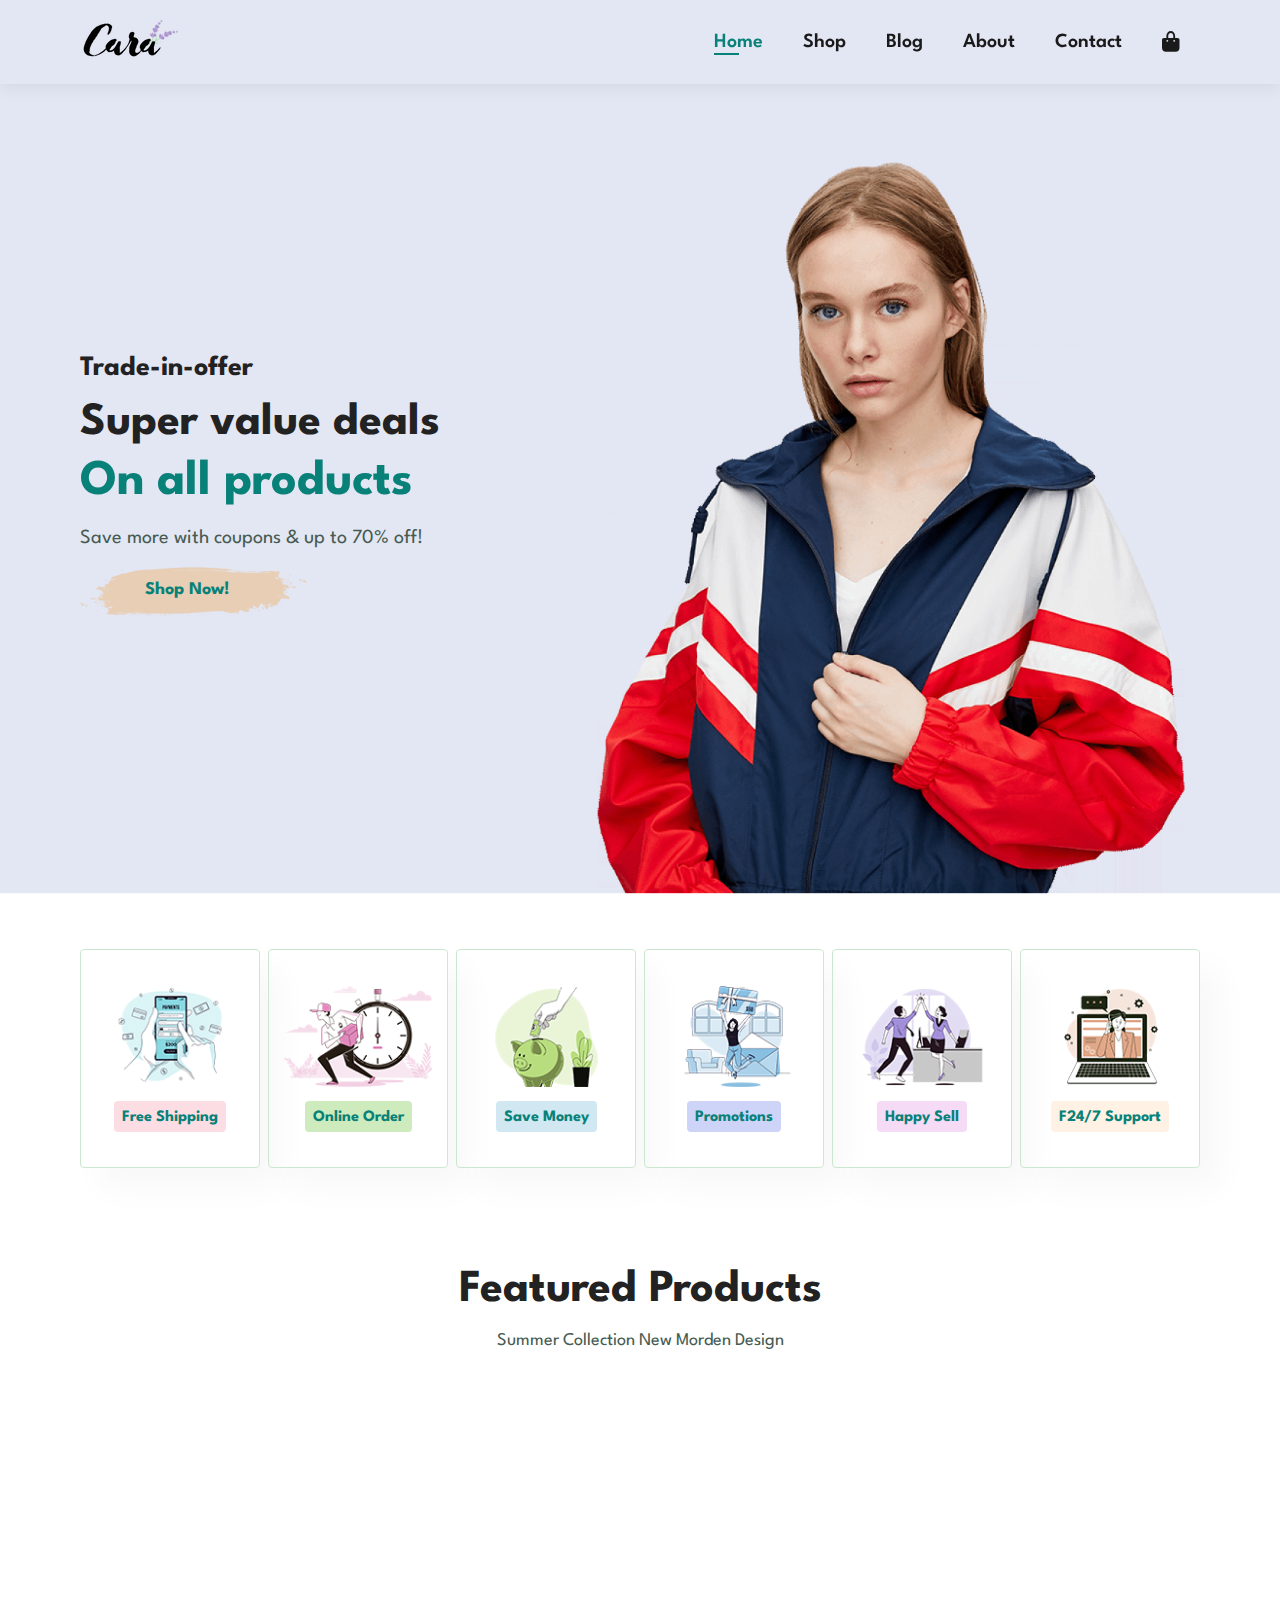
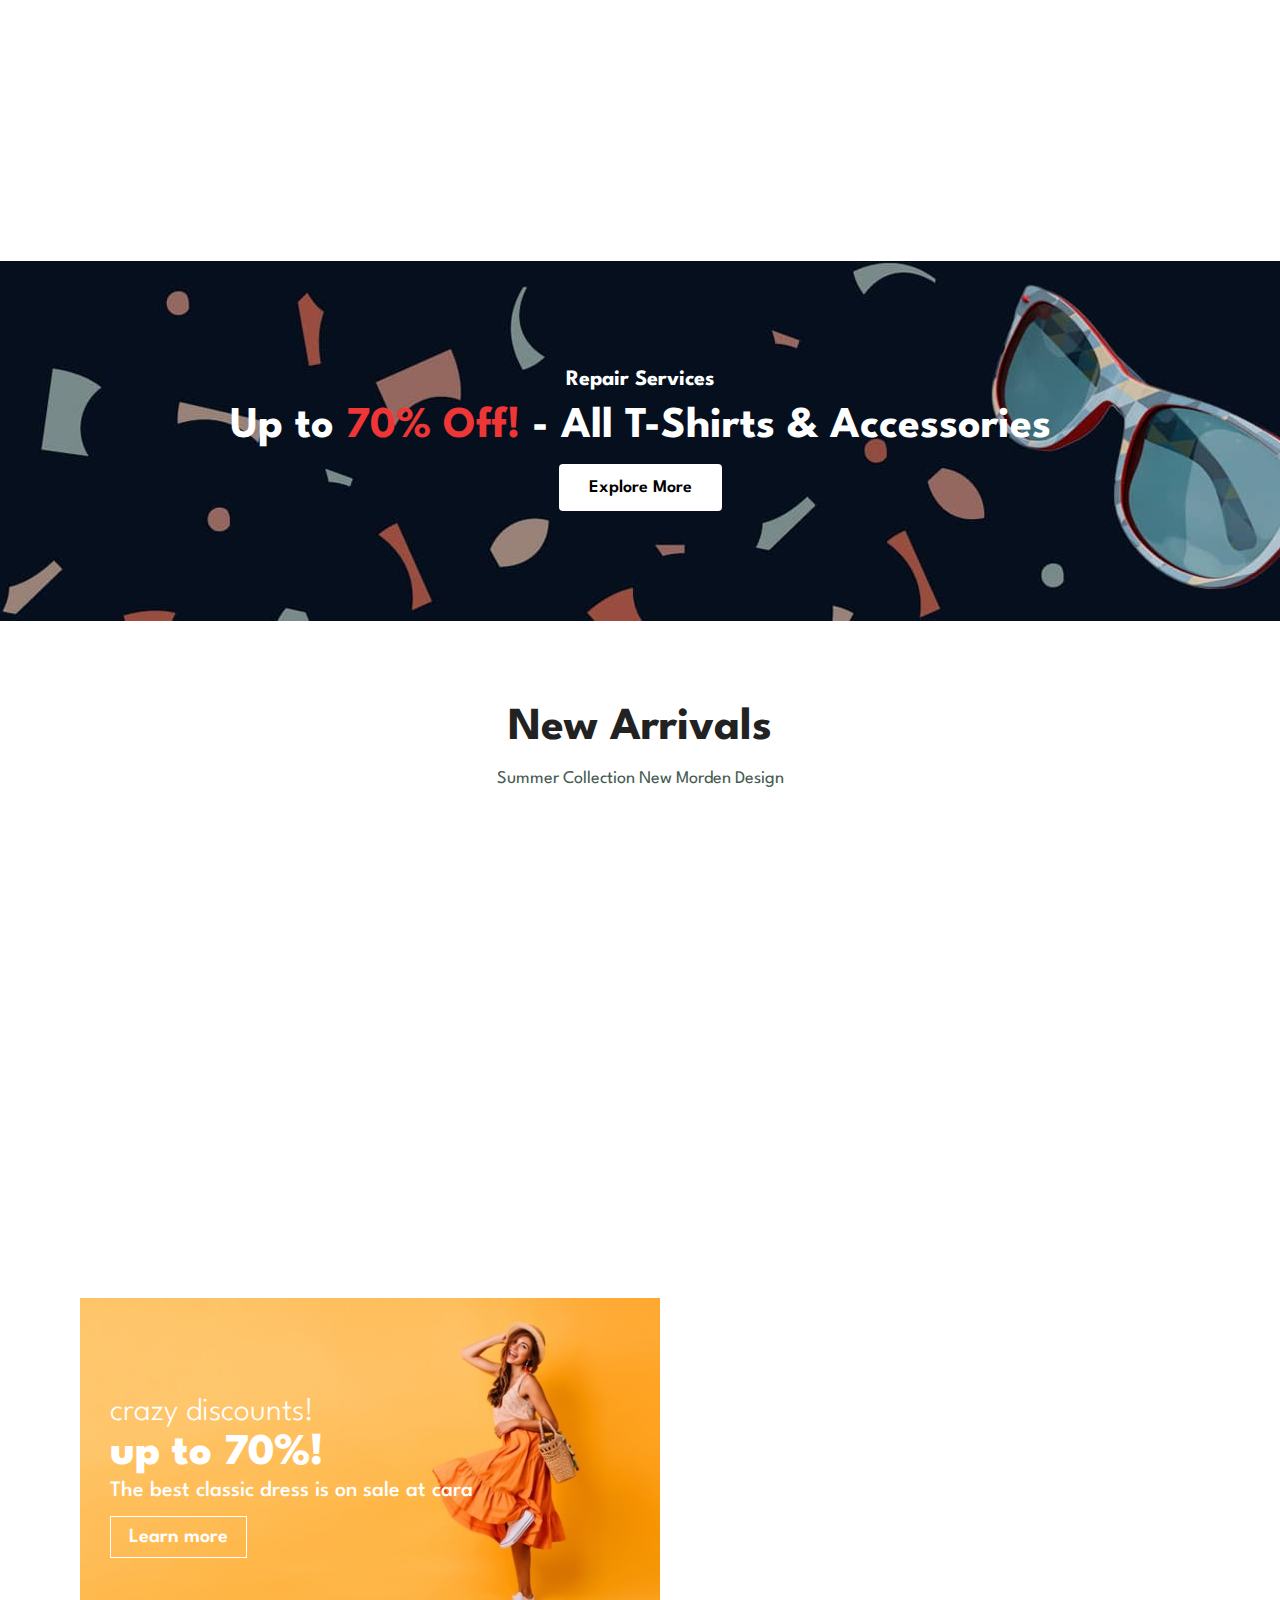
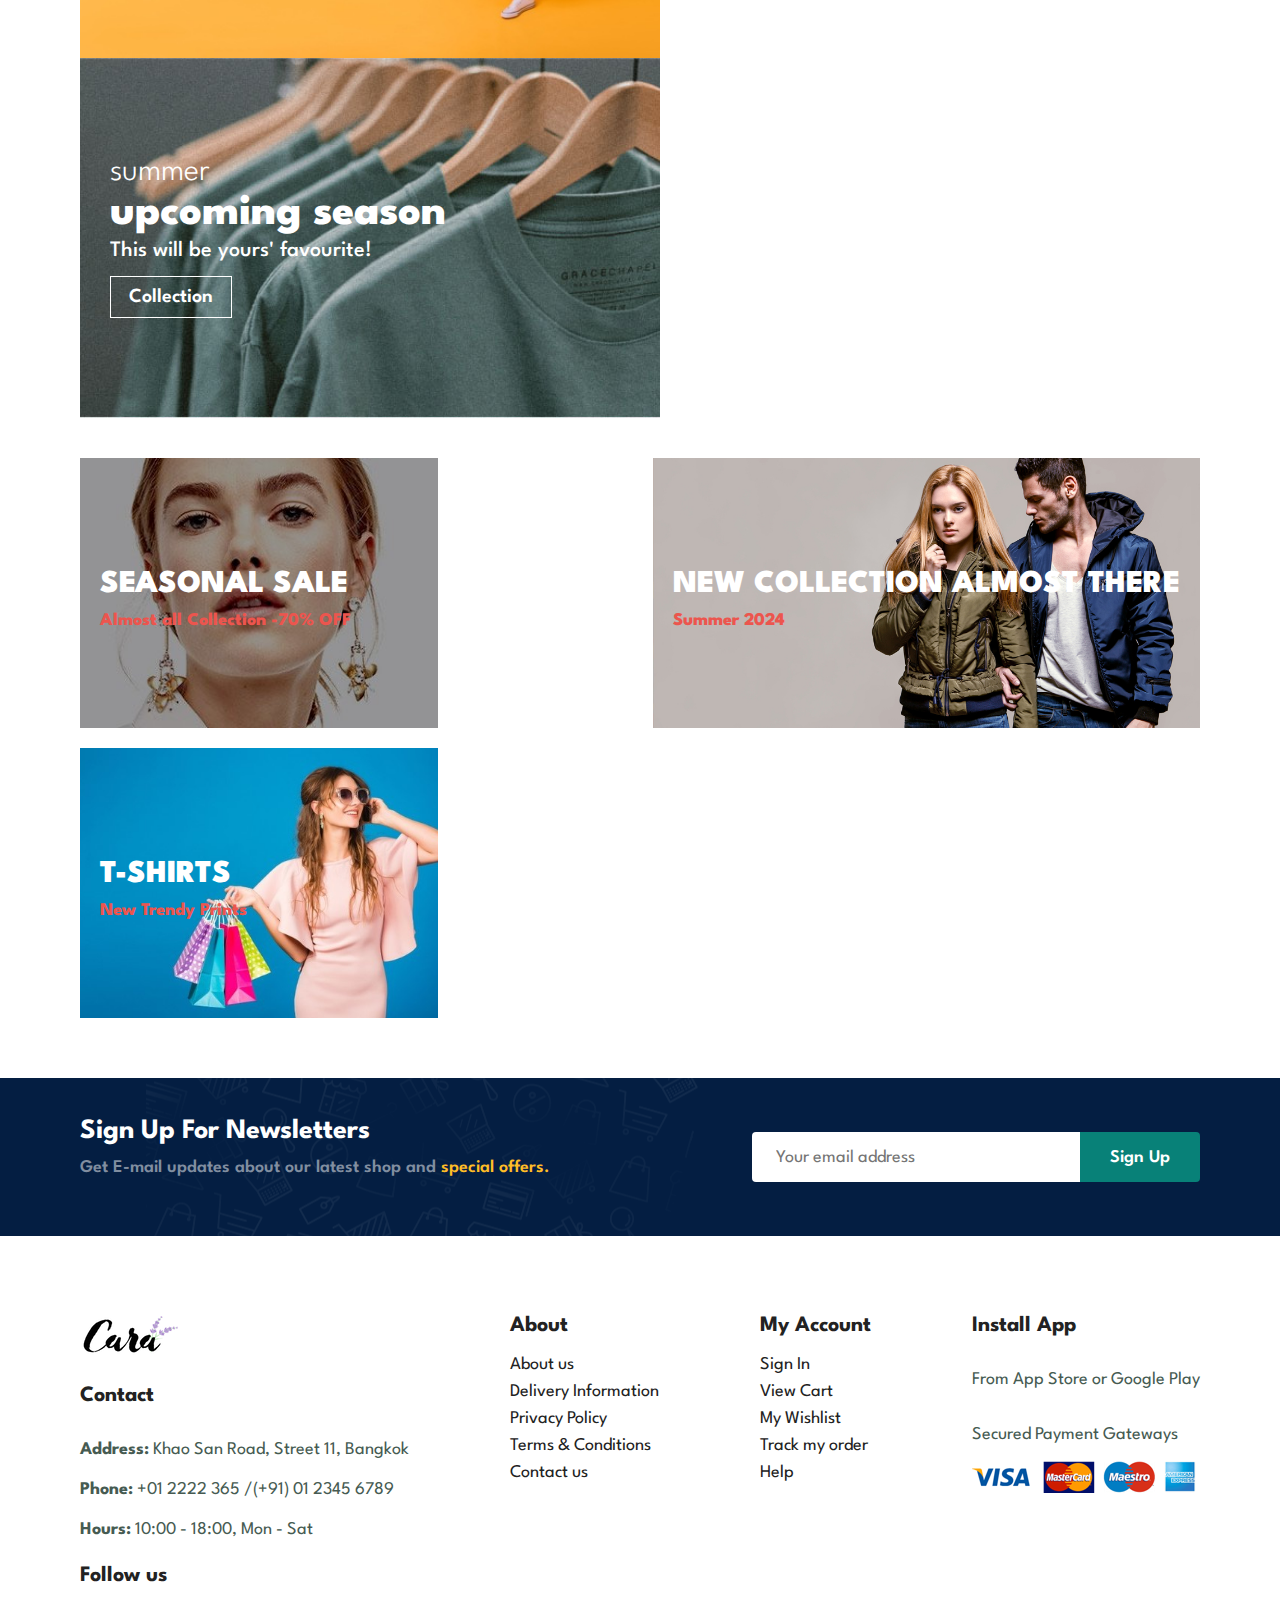
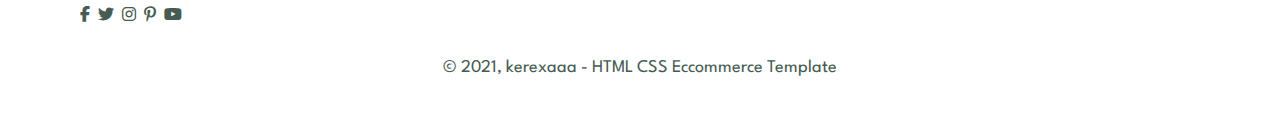
==== commit 048a52fa: "progressier" ====
--- a/index.html
+++ b/index.html
@@ -304,11 +304,9 @@
             <h4>Install App</h4>
             <p>From App Store or Google Play</p>
             <div class="row">
-                <button class="progressier-install-button" data-icons="false" data-install=" " data-installed=" ">
-                    <img src="assets/img/pay/app.jpg" alt="">
+                <button class="progressier-install-button" style="background-image: url('assets/img/pay/app.jpg');" data-icons="false" data-install=" " data-installed=" ">
                 </button>
-                <button class="progressier-install-button" data-icons="false" data-install=" " data-installed=" ">
-                    <img src="assets/img/pay/play.jpg" alt="">
+                <button class="progressier-install-button" style="background-image: url('assets/img/pay/play.jpg');" data-icons="false" data-install=" " data-installed=" ">
                 </button>
             </div>
             <p>Secured Payment Gateways</p>
--- a/assets/css/style.css
+++ b/assets/css/style.css
@@ -1,4 +1,21 @@
 /* Main page */
+
+/* progressier */
+
+button.progressier-install-button {
+    border: none;
+    outline: navajowhite;
+    background: transparent;
+}
+
+#about-app h1 a button.progressier-install-button {
+    font-size: 50px;
+    line-height: 64px;
+    font-weight: 700;
+    color: cadetblue;
+    text-decoration: underline;
+    cursor: pointer;
+}
 
 /* popup */
 
@@ -849,7 +866,7 @@
     margin-top: 0;
     padding-top: 0px;
     position: relative;
-    z-index: 100000;
+    z-index: 10;
     background: white;
 }
 
@@ -1509,6 +1526,11 @@
         font-size: 48px;
     }
 
+    #about-app h1 a button.progressier-install-button {
+        font-size: 48px;
+    }
+
+
     #about-app .video {
         width: 100%;
     }
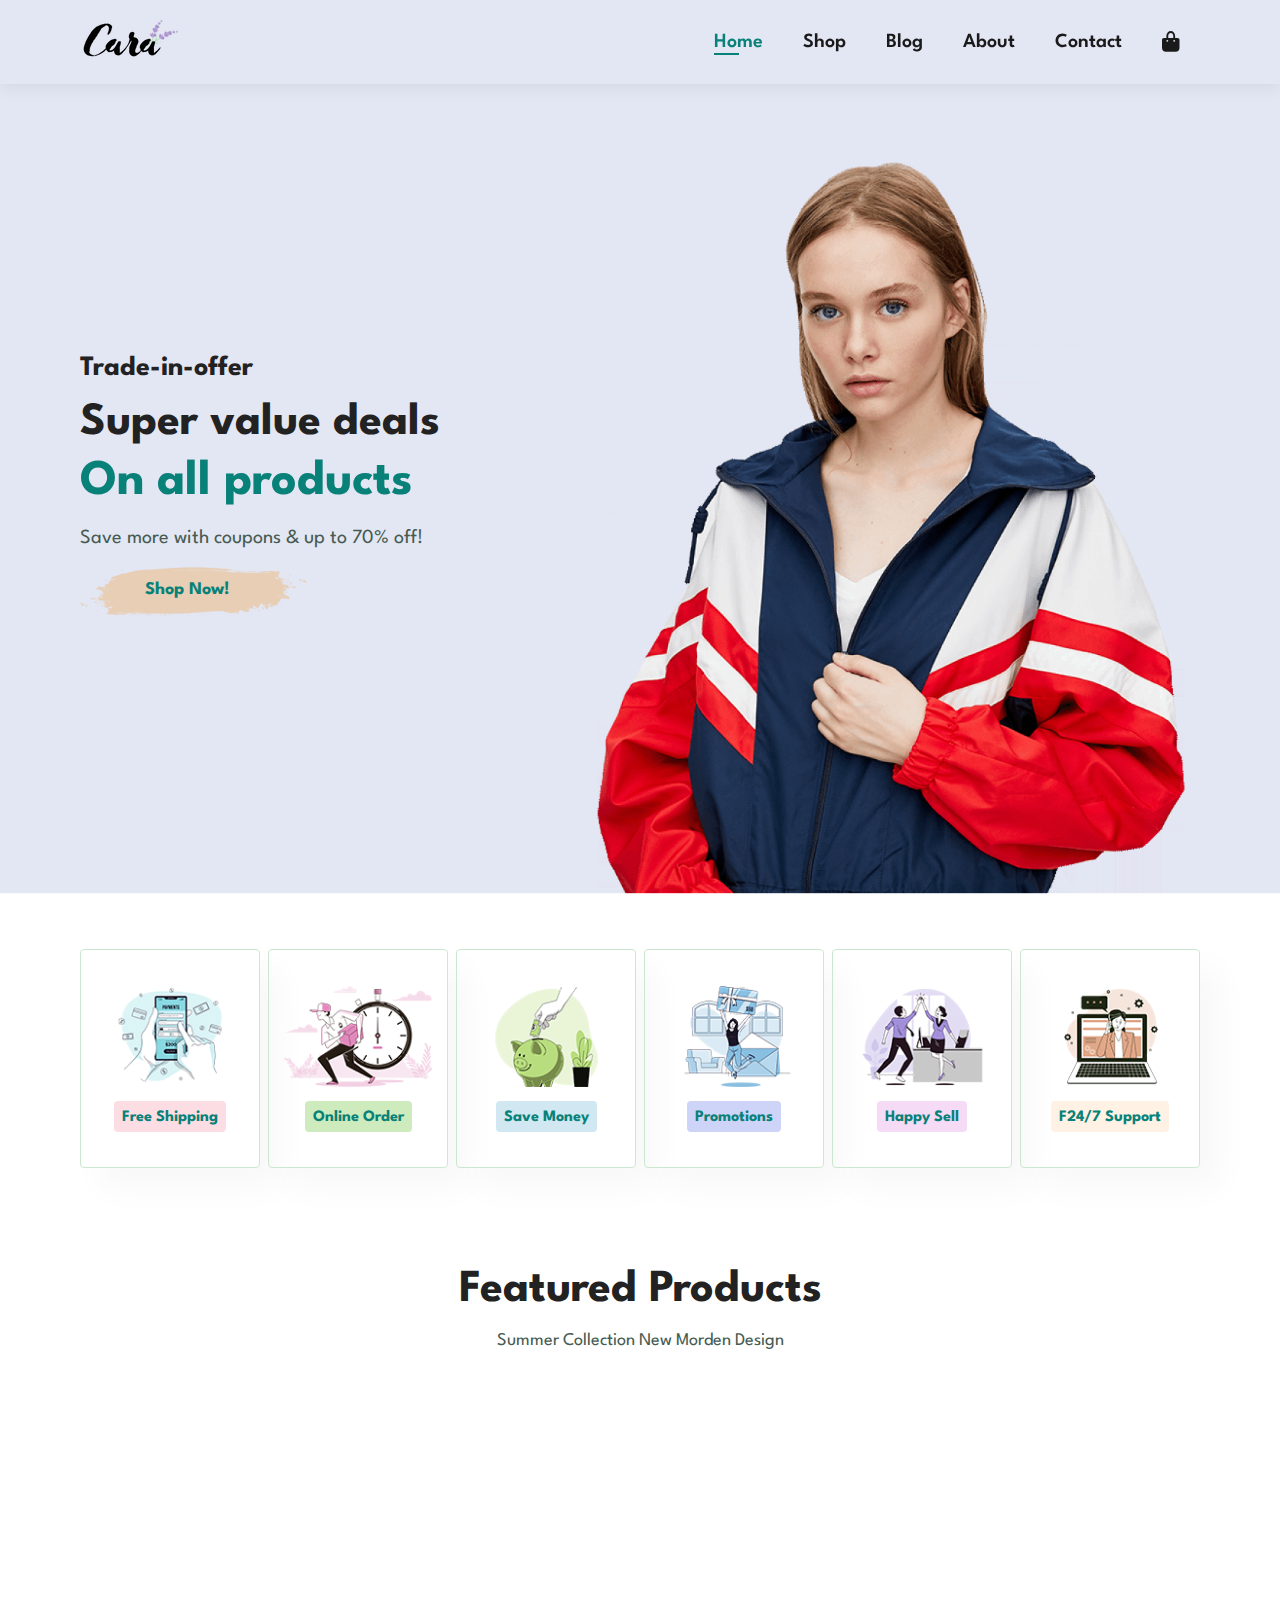
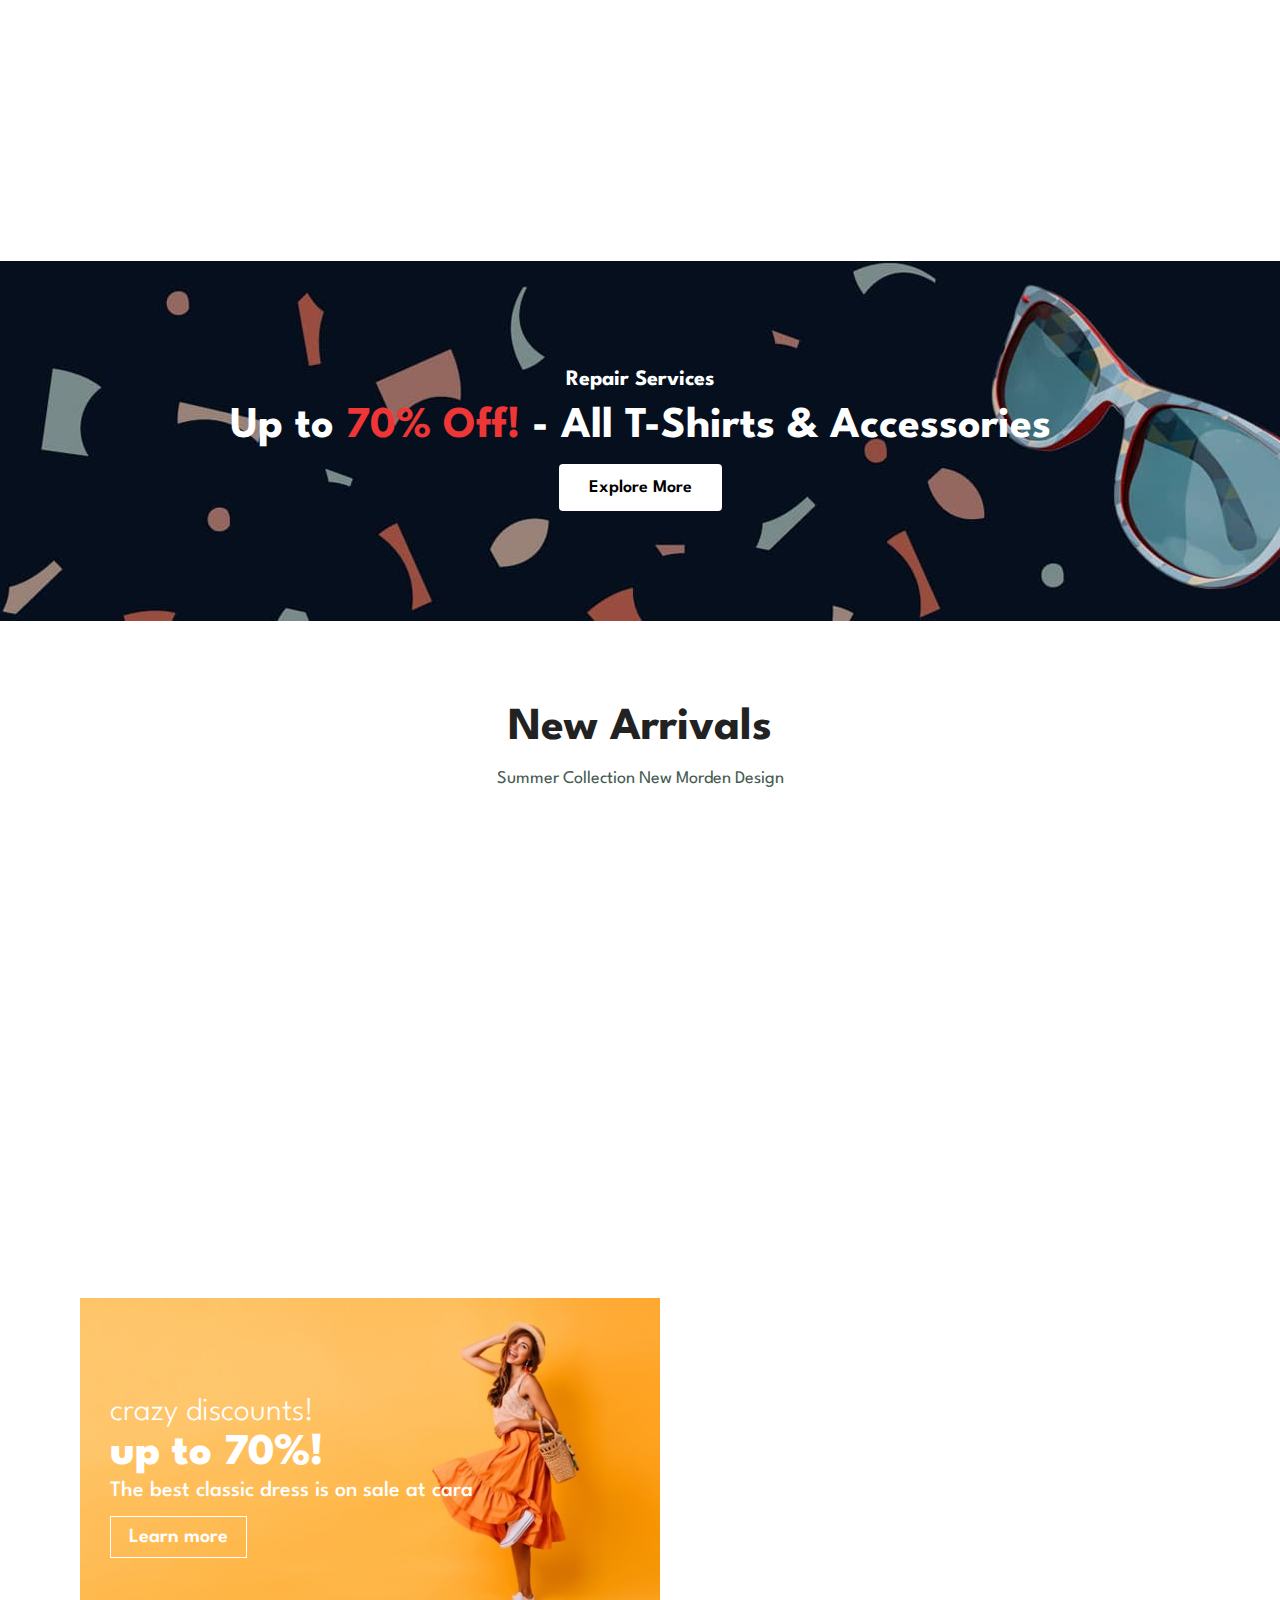
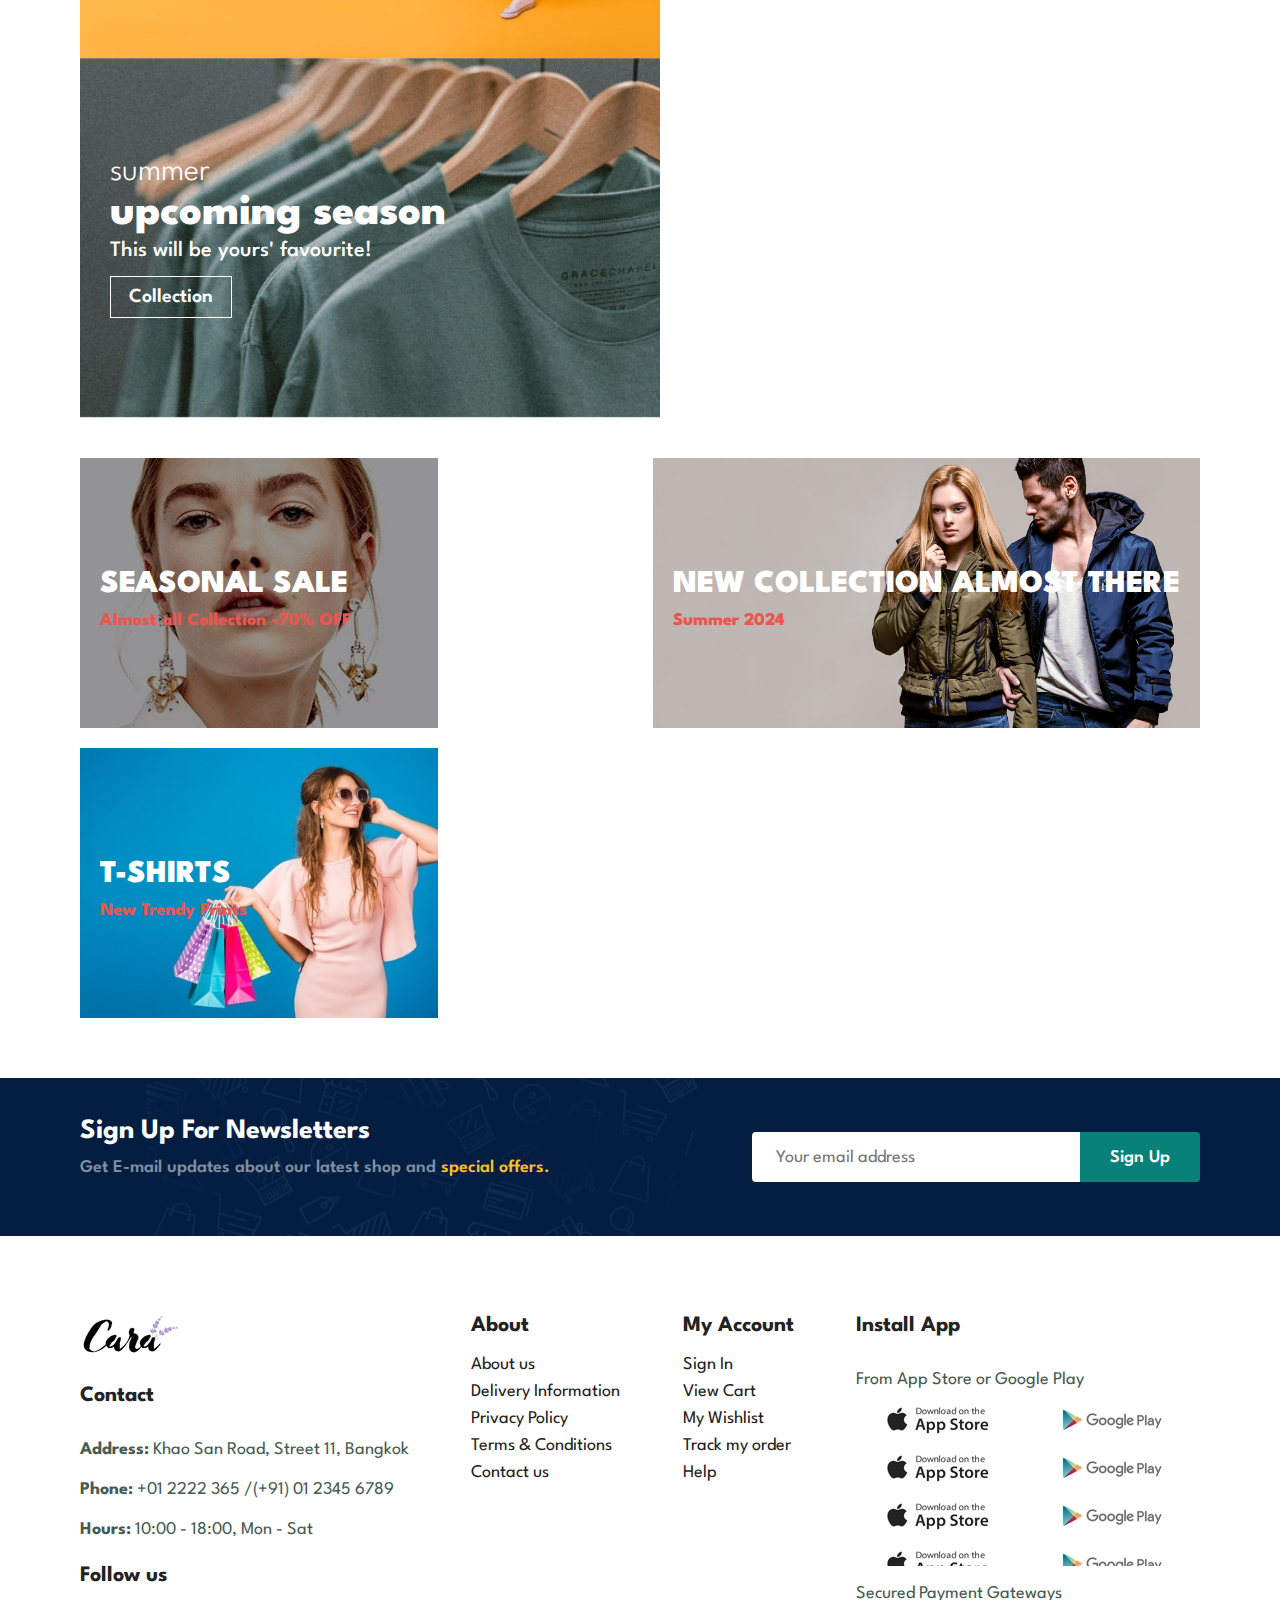
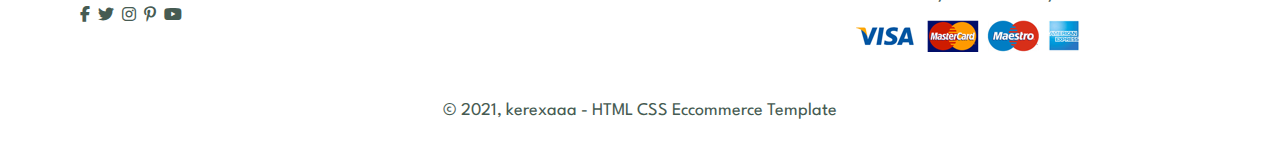
==== commit b655082d: "new" ====
--- a/index.html
+++ b/index.html
@@ -304,9 +304,9 @@
             <h4>Install App</h4>
             <p>From App Store or Google Play</p>
             <div class="row">
-                <button class="progressier-install-button" style="background-image: url('assets/img/pay/app.jpg');" data-icons="false" data-install=" " data-installed=" ">
+                <button class="progressier-install-button" style="width: 170px; height: 170px; background-image: url('/assets/img/pay/app.jpg');" data-icons="false" data-install=" " data-installed=" ">
                 </button>
-                <button class="progressier-install-button" style="background-image: url('assets/img/pay/play.jpg');" data-icons="false" data-install=" " data-installed=" ">
+                <button class="progressier-install-button" style="width: 170px; height: 170px; background-image: url('/assets/img/pay/play.jpg');" data-icons="false" data-install=" " data-installed=" ">
                 </button>
             </div>
             <p>Secured Payment Gateways</p>
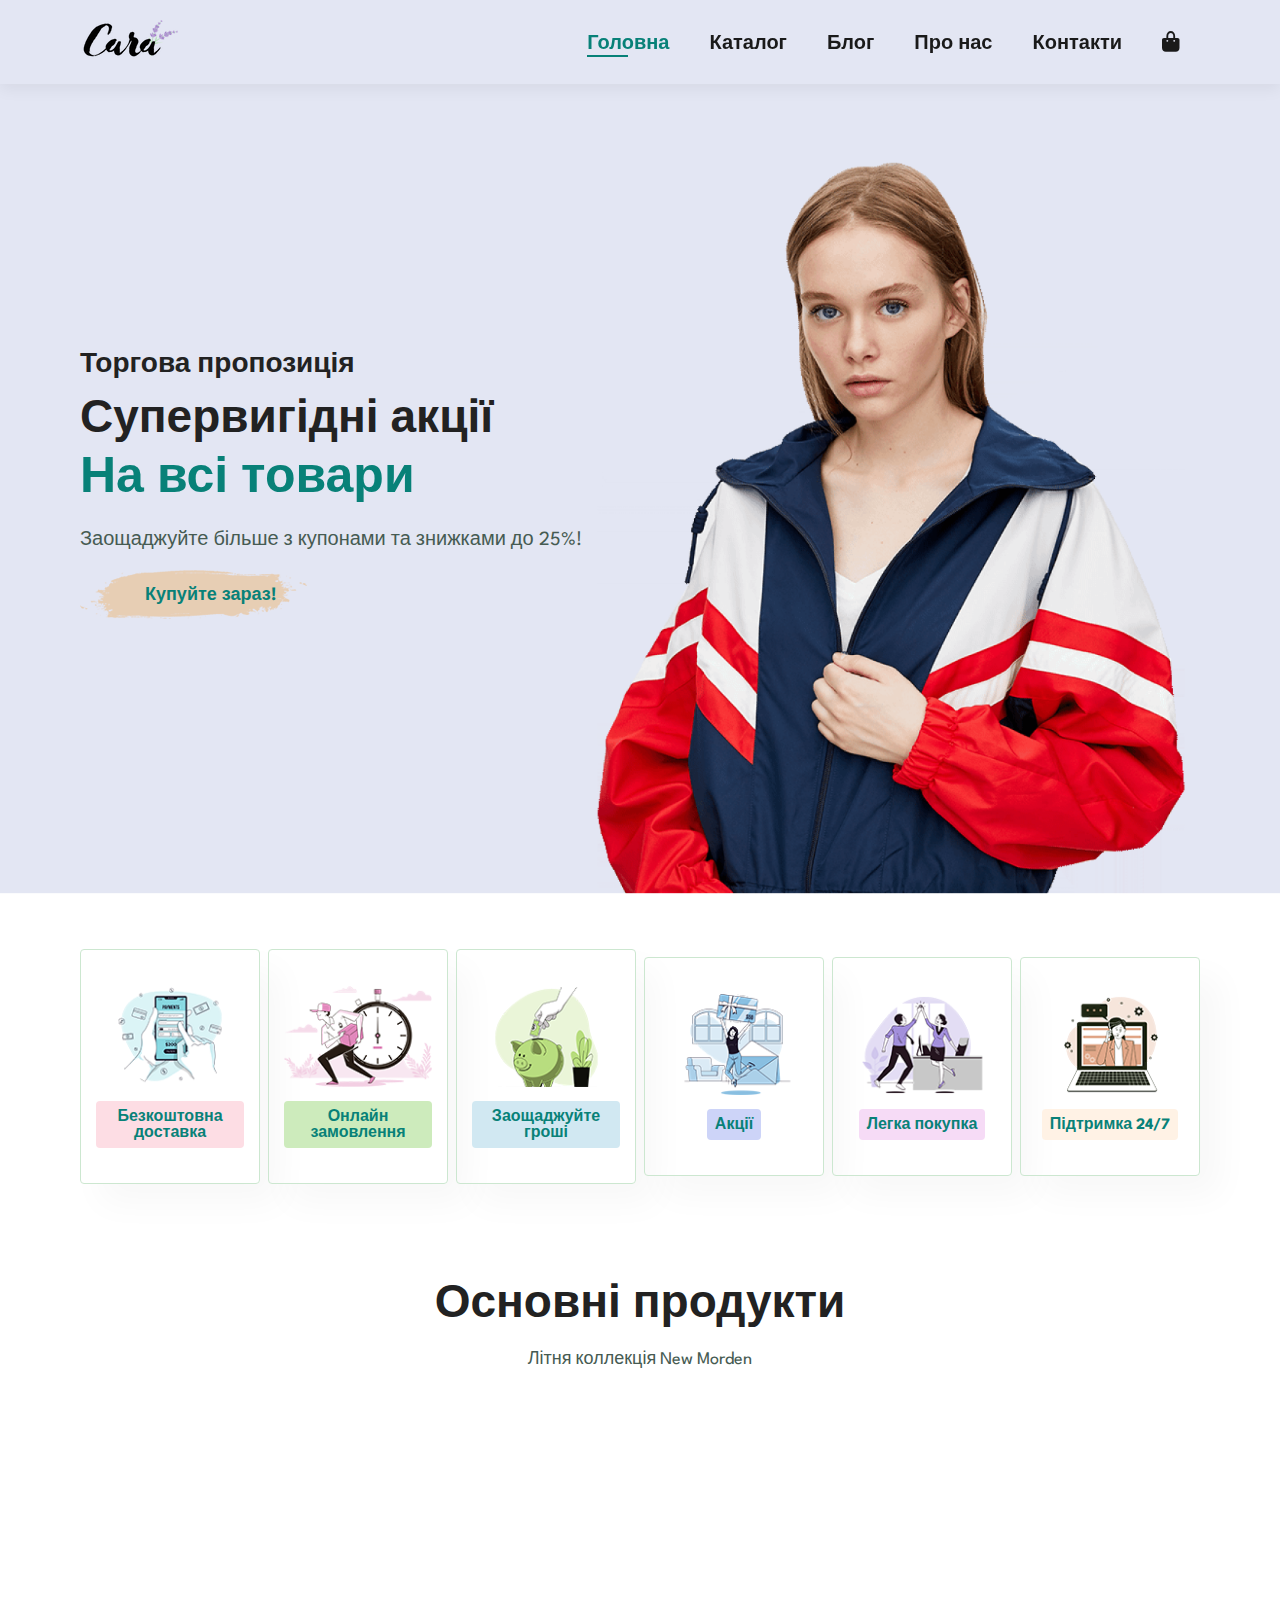
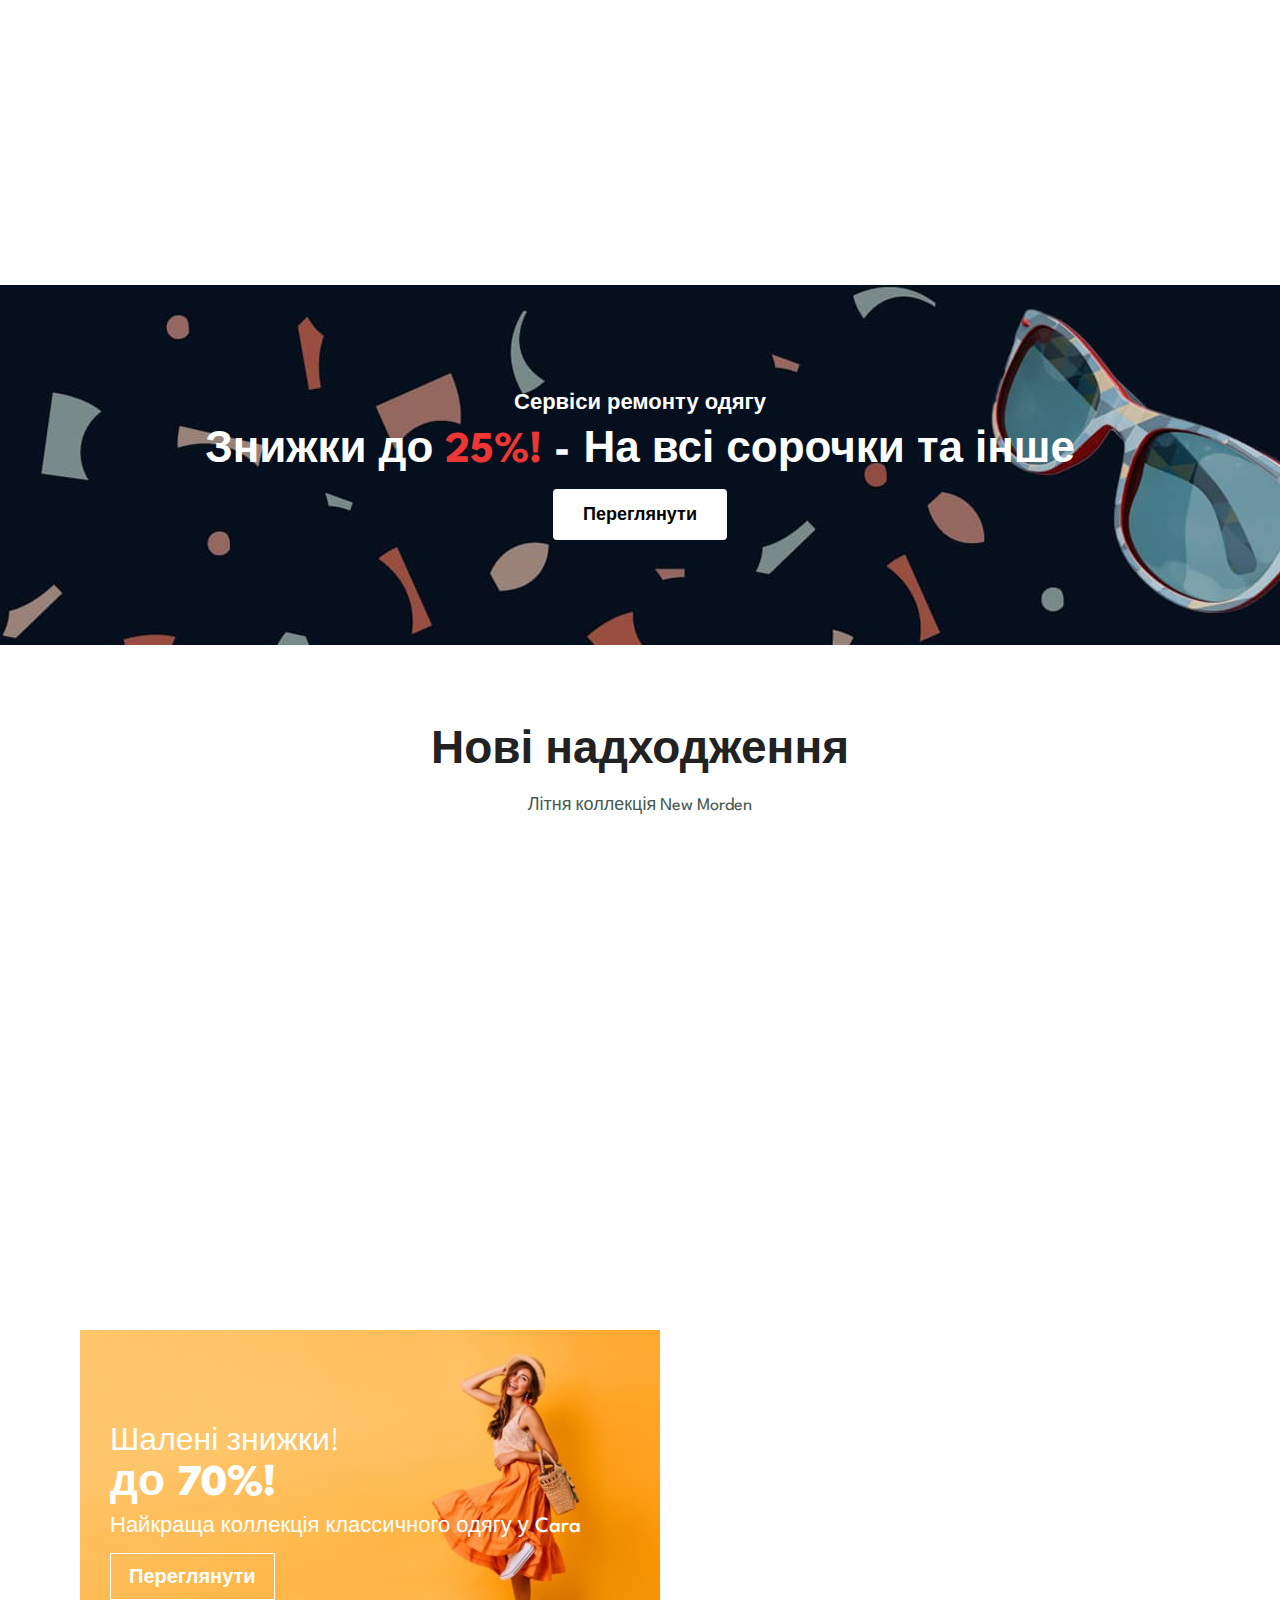
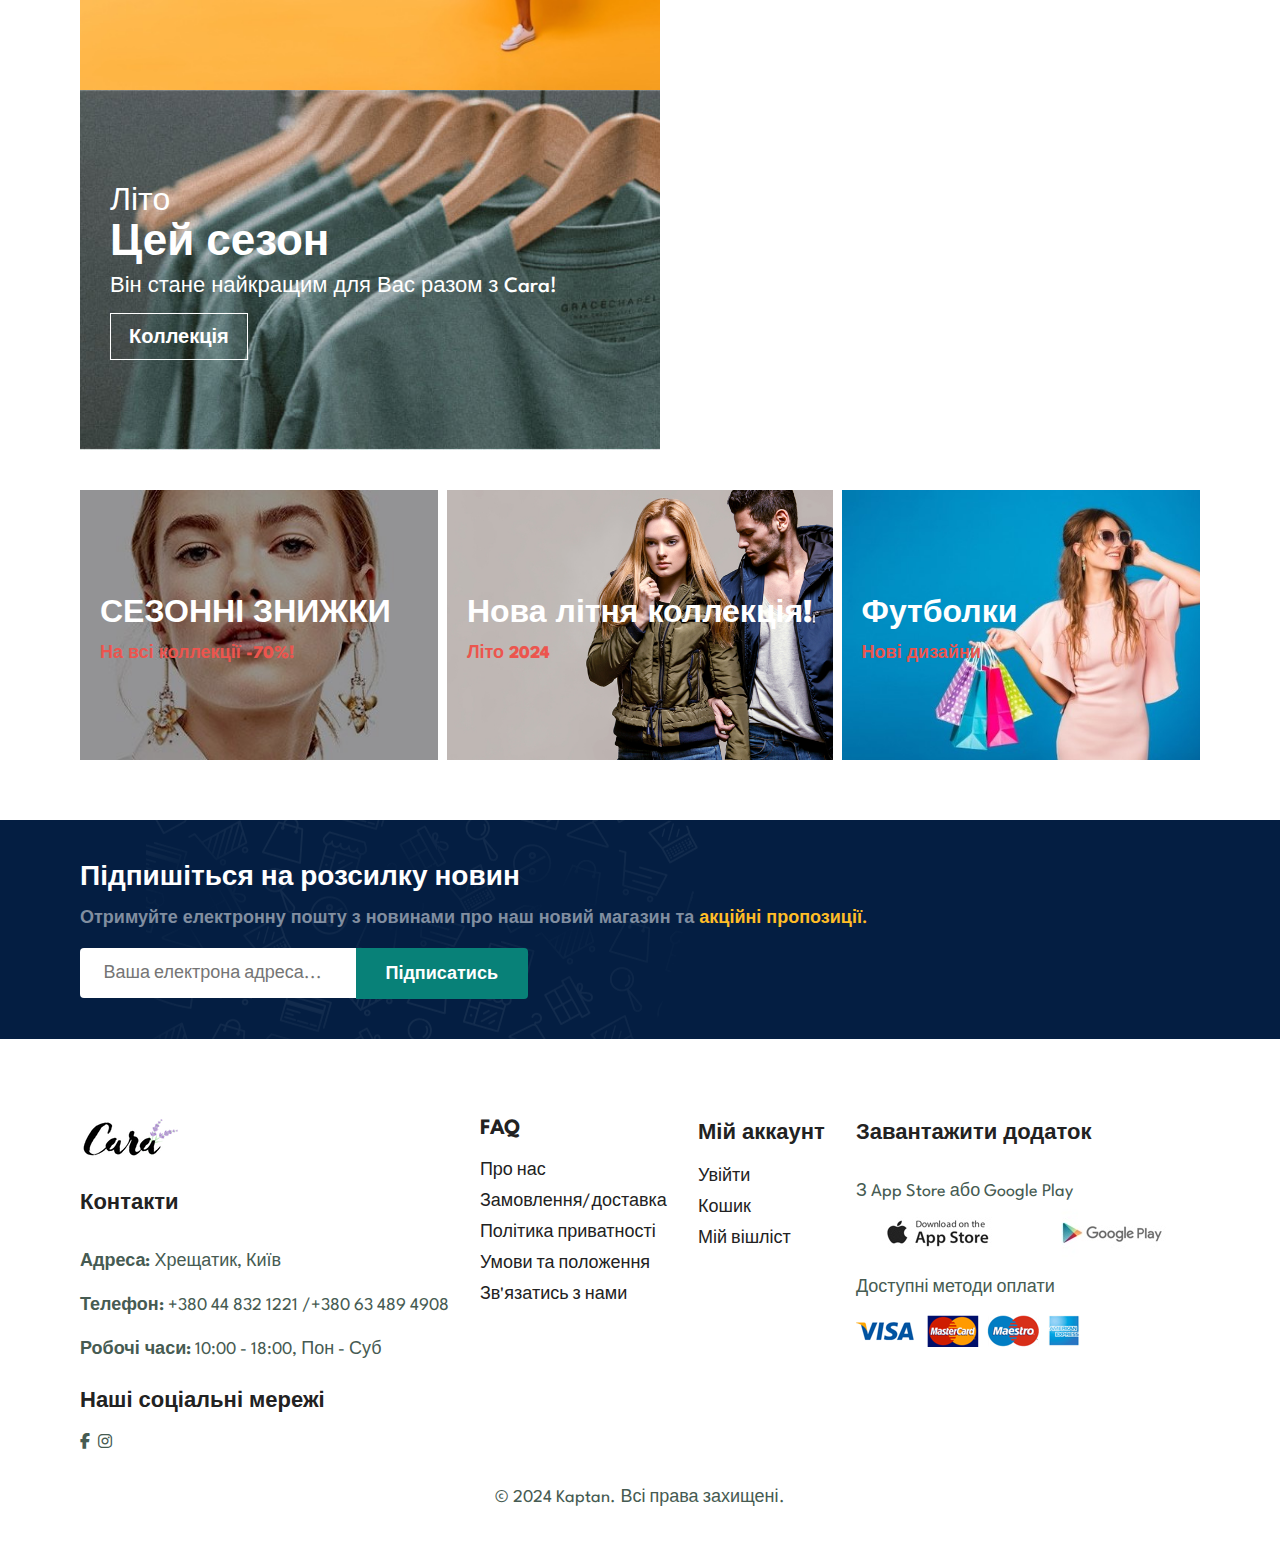
==== commit 672ad470: "main" ====
--- a/index.html
+++ b/index.html
@@ -19,11 +19,11 @@
 
         <nav>
             <ul id="navbar" class="navbar">
-                <li><a class="active" href="index.html">Home</a></li>
-                <li><a href="shop.html">Shop</a></li>
-                <li><a href="blog.html">Blog</a></li>
-                <li><a href="about.html">About</a></li>
-                <li><a href="contact.html">Contact</a></li>
+                <li><a class="active" href="index.html">Головна</a></li>
+                <li><a href="shop.html">Каталог</a></li>
+                <li><a href="blog.html">Блог</a></li>
+                <li><a href="about.html">Про нас</a></li>
+                <li><a href="contact.html">Контакти</a></li>
                 <li id="lg-bag"><a href="cart.html"><i class="fa-sharp fa-solid fa-bag-shopping"></i></a></li>
                 <a href="#" id="close"><i class="fas fa-times"></i></a>
             </ul>
@@ -38,49 +38,49 @@
 
 
     <section id="hero" class="hero">
-        <h4>Trade-in-offer</h4>
-        <h2>Super value deals</h2>
-        <h1>On all products</h1>
-        <p>Save more with coupons & up to 70% off!</p>
-        <button onclick="window.location.href='shop.html';">Shop Now!</button>
+        <h4>Торгова пропозиція</h4>
+        <h2>Супервигідні акції</h2>
+        <h1>На всі товари</h1>
+        <p>Заощаджуйте більше з купонами та знижками до 25%!</p>
+        <button onclick="window.location.href='shop.html';">Купуйте зараз!</button>
     </section>
 
     <section id="feature" class="section-p1">
         <div class="feature-box">
             <img src="assets/img/features/f1.png" alt="Free shipping">
-            <h6>Free Shipping</h6>
+            <h6>Безкоштовна доставка</h6>
         </div>
         <div class="feature-box">
             <img src="assets/img/features/f2.png" alt="Online Order">
-            <h6>Online Order</h6>
+            <h6>Онлайн замовлення</h6>
         </div>
         <div class="feature-box">
             <img src="assets/img/features/f3.png" alt="Save Money">
-            <h6>Save Money</h6>
+            <h6>Заощаджуйте гроші</h6>
         </div>
         <div class="feature-box">
             <img src="assets/img/features/f4.png" alt="Promotions">
-            <h6>Promotions</h6>
+            <h6>Акції</h6>
         </div>
         <div class="feature-box">
             <img src="assets/img/features/f5.png" alt="Happy Sell">
-            <h6>Happy Sell</h6>
+            <h6>Легка покупка</h6>
         </div>
         <div class="feature-box">
             <img src="assets/img/features/f6.png" alt="F24/7 Support">
-            <h6>F24/7 Support</h6>
+            <h6>Підтримка 24/7</h6>
         </div>
     </section>
 
     <section id="feature-products" class="section-p1">
-        <h2>Featured Products</h2>
-        <p>Summer Collection New Morden Design</p>
+        <h2>Основні продукти</h2>
+        <p>Літня коллекція New Morden</p>
         <div class="product-container">
             <div class="product" >
                 <img src="assets/img/products/f2.jpg" alt="">
                 <div class="description">
                     <span>Cara™</span>
-                    <h5>Cara Hawaii Shirt</h5>
+                    <h5>Cara Гавайська сорочка</h5>
                     <div class="star">
                         <i class="fas fa-star"></i>
                         <i class="fas fa-star"></i>
@@ -96,7 +96,7 @@
                 <img src="assets/img/products/f4.jpg" alt="">
                 <div class="description">
                     <span>Cara™</span>
-                    <h5>Cara "Flower Garden" Shirt</h5>
+                    <h5>Cara "Сад квітів"</h5>
                     <div class="star">
                         <i class="fas fa-star"></i>
                         <i class="fas fa-star"></i>
@@ -112,7 +112,7 @@
                 <img src="assets/img/products/f6.jpg" alt="">
                 <div class="description">
                     <span>Cara™</span>
-                    <h5>Cara Vintage Plaid Shirt</h5>
+                    <h5>Cara Вінтажна сорочка</h5>
                     <div class="star">
                         <i class="fas fa-star"></i>
                         <i class="fas fa-star"></i>
@@ -128,7 +128,7 @@
                 <img src="assets/img/products/f8.jpg" alt="">
                 <div class="description">
                     <span>Cara™</span>
-                    <h5>Cara Pink Cat Shirt</h5>
+                    <h5>Cara Рожеві котики</h5>
                     <div class="star">
                         <i class="fas fa-star"></i>
                         <i class="fas fa-star"></i>
@@ -144,20 +144,20 @@
     </section> 
 
     <section id="banner" class="section-m1">
-        <h4>Repair Services</h4>
-        <h2>Up to <span>70% Off!</span> - All T-Shirts & Accessories</h2>
-        <button onclick="window.location.href='shop.html';" class="normal">Explore More</button>
+        <h4>Сервіси ремонту одягу</h4>
+        <h2>Знижки до <span>25%!</span> - На всі сорочки та інше</h2>
+        <button onclick="window.location.href='shop.html';" class="normal">Переглянути</button>
     </section>
 
     <section id="feature-products" class="section-p1">
-        <h2>New Arrivals</h2>
-        <p>Summer Collection New Morden Design</p>
+        <h2>Нові надходження</h2>
+        <p>Літня коллекція New Morden</p>
         <div class="product-container">
             <div class="product" >
                 <img src="assets/img/products/n1.jpg" alt="">
                 <div class="description">
                     <span>Cara™</span>
-                    <h5>Cara Classic Shirt</h5>
+                    <h5>Cara Класична сорочка</h5>
                     <div class="star">
                         <i class="fas fa-star"></i>
                         <i class="fas fa-star"></i>
@@ -173,7 +173,7 @@
                 <img src="assets/img/products/n2.jpg" alt="">
                 <div class="description">
                     <span>Cara™</span>
-                    <h5>Cara Striped Classic Shirt</h5>
+                    <h5>Cara Класична сорочка</h5>
                     <div class="star">
                         <i class="fas fa-star"></i>
                         <i class="fas fa-star"></i>
@@ -189,7 +189,7 @@
                 <img src="assets/img/products/n3.jpg" alt="">
                 <div class="description">
                     <span>Cara™</span>
-                    <h5>Cara Formal Shirt</h5>
+                    <h5>Cara Ділова сорочка</h5>
                     <div class="star">
                         <i class="fas fa-star"></i>
                         <i class="fas fa-star"></i>
@@ -205,7 +205,7 @@
                 <img src="assets/img/products/n4.jpg" alt="">
                 <div class="description">
                     <span>Cara™</span>
-                    <h5>Cara Travel T-shirt</h5>
+                    <h5>Cara футболка "Гори"</h5>
                     <div class="star">
                         <i class="fas fa-star"></i>
                         <i class="fas fa-star"></i>
@@ -222,99 +222,98 @@
 
     <section id="small-banner" class="section-p1"> 
         <div class="banner-box">
-            <h4>crazy discounts!</h4>
-            <h2>up to 70%!</h2>
-            <span>The best classic dress is on sale at cara</span>
-            <button class="white">Learn more</button>
+            <h4>Шалені знижки!</h4>
+            <h2>до 70%!</h2>
+            <span>Найкраща коллекція классичного одягу у Cara</span>
+            <button onclick="window.location.href = 'shop.html'" class="white">Переглянути</button>
         </div>
         <div class="banner-box">
-            <h4>summer</h4>
-            <h2>upcoming season</h2>
-            <span>This will be yours' favourite!</span>
-            <button class="white">Collection</button>
+            <h4>Літо</h4>
+            <h2>Цей сезон</h2>
+            <span>Він стане найкращим для Вас разом з Cara!</span>
+            <button class="white">Коллекція</button>
         </div>
     </section>
 
     <section id="text-banners">
-        <div class="banner-box">
-            <h2>SEASONAL SALE</h2>
-            <h3>Almost all Collection -70% OFF</h3>
-        </div>
-        <div class="banner-box">
-            <h2>NEW COLLECTION ALMOST THERE</h2>
-            <h3>Summer 2024</h3>
-        </div>
-        <div class="banner-box">
-            <h2>T-SHIRTS</h2>
-            <h3>New Trendy Prints</h3>
+        <div onclick="window.location.href = 'shop.html'" class="banner-box">
+            <h2>СЕЗОННІ ЗНИЖКИ</h2>
+            <h3>На всі коллекції -70%!</h3>
+        </div>
+        <div onclick="window.location.href = 'shop.html'" class="banner-box">
+            <h2>Нова літня коллекція!</h2>
+            <h3>Літо 2024</h3>
+        </div>
+        <div onclick="window.location.href = 'shop.html'" class="banner-box">
+            <h2>Футболки</h2>
+            <h3>Нові дизайни</h3>
         </div>
     </section>
 
     <section id="newsletter" class="section-p1 section-m1">
         <div class="newstext">
-            <h4>Sign Up For Newsletters</h4>
+            <h4>Підпишіться на розсилку новин</h4>
             <p>
-                Get E-mail updates about our latest shop and <span>special offers.</span>
+                Отримуйте електронну пошту з новинами про наш новий магазин та <span>акційні пропозиції.</span>
             </p>
         </div>
         <form class="form" id="formNewsletter">
-            <input type="email" id="newsletterInput" placeholder="Your email address" required>
-            <button type="submit" id="newsletterSubmit" class="normal">Sign Up</button>
+            <input type="email" id="newsletterInput" placeholder="Ваша електрона адреса..." required>
+            <button type="submit" id="newsletterSubmit" class="normal">Підписатись</button>
         </form>
     </section>
 
     <footer class="section-p1">
         <div class="column">
             <img src="assets/img/logo.png" alt="">
-            <h4>Contact</h4>
-            <p> <strong>Address:</strong> Khao San Road, Street 11, Bangkok</p>
-            <p> <strong>Phone:</strong> +01 2222 365 /(+91) 01 2345 6789</p>
-            <p> <strong>Hours:</strong> 10:00 - 18:00, Mon - Sat</p>
+            <h4>Контакти</h4>
+            <p> <strong>Адреса:</strong> Хрещатик, Київ</p>
+            <p> <strong>Телефон:</strong> +380 44 832 1221 /+380 63 489 4908</p>
+            <p> <strong>Робочі часи:</strong> 10:00 - 18:00, Пон - Суб</p>
             <div class="socials">
-                <h4>Follow us</h4>
+                <h4>Наші соціальні мережі</h4>
                 <div class="socials-icon">
                     <i class="fab fa-facebook-f"></i>
-                    <i class="fab fa-twitter"></i>
                     <i class="fab fa-instagram"></i>
-                    <i class="fab fa-pinterest-p"></i>
-                    <i class="fab fa-youtube"></i>
                 </div>
             </div>
         </div>
 
         <div class="column ">
-            <h4>About</h4>
-            <a href="#">About us</a>
-            <a href="#">Delivery Information</a>
-            <a href="#">Privacy Policy</a>
-            <a href="#">Terms & Conditions</a>
-            <a href="#">Contact us</a>
+            <h4>FAQ</h4>
+            <a href="#">Про нас</a>
+            <a href="#">Замовлення/доставка</a>
+            <a href="#">Політика приватності</a>
+            <a href="#">Умови та положення</a>
+            <a href="#">Зв'язатись з нами</a>
         </div>
 
         <div class="column ">
-            <h4>My Account</h4>
-            <a href="#">Sign In</a>
-            <a href="#">View Cart</a>
-            <a href="#">My Wishlist</a>
-            <a href="#">Track my order</a>
-            <a href="#">Help</a>
+            <h4>Мій аккаунт</h4>
+            <a href="#">Увійти</a>
+            <a href="#">Кошик</a>
+            <a href="#">Мій вішліст</a>
         </div>
 
         <div class="column install">
-            <h4>Install App</h4>
-            <p>From App Store or Google Play</p>
+            <h4>Завантажити додаток</h4>
+            <p>З App Store або Google Play</p>
             <div class="row">
-                <button class="progressier-install-button" style="width: 170px; height: 170px; background-image: url('/assets/img/pay/app.jpg');" data-icons="false" data-install=" " data-installed=" ">
+                <button class="progressier-install-button"
+                    style="width: 170px; height: 48px; background-image: url('assets/img/pay/app.jpg');"
+                    data-icons="false" data-install=" " data-installed=" ">
                 </button>
-                <button class="progressier-install-button" style="width: 170px; height: 170px; background-image: url('/assets/img/pay/play.jpg');" data-icons="false" data-install=" " data-installed=" ">
+                <button class="progressier-install-button"
+                    style="width: 170px; height: 48px; background-image: url('assets/img/pay/play.jpg');"
+                    data-icons="false" data-install=" " data-installed=" ">
                 </button>
             </div>
-            <p>Secured Payment Gateways</p>
+            <p>Доступні методи оплати</p>
             <img src="assets/img/pay/pay.png" alt="">
         </div>
 
         <div class="copyright">
-            <p>&#169; 2021, kerexaaa - HTML CSS Eccommerce Template</p>
+            <p>&#169; 2024 Kaptan. Всі права захищені.</p>
         </div>
     </footer>
 
--- a/assets/css/style.css
+++ b/assets/css/style.css
@@ -6,6 +6,7 @@
     border: none;
     outline: navajowhite;
     background: transparent;
+    cursor: pointer;
 }
 
 #about-app h1 a button.progressier-install-button {
@@ -15,6 +16,14 @@
     color: cadetblue;
     text-decoration: underline;
     cursor: pointer;
+}
+
+#about-app h1 a button.progressier-install-button span span{
+    padding: unset !important;
+}
+
+#header-banner p {
+    text-align: center;
 }
 
 /* popup */
@@ -453,6 +462,23 @@
     text-align: center;
 }
 
+#mobile span {
+    position: absolute;
+    background-color: red;
+    right: 30px;
+    top: -5px;
+    width: 16px;
+    color: white;
+    display: flex;
+    height: 16px;
+    justify-content: center;
+    z-index: 10;
+    padding-top: 4px;
+    font-size: 12px;
+    border-radius: 50%;
+    text-align: center;
+}
+
 button.add-to-cart {
     cursor: pointer;
     border: none;
@@ -556,6 +582,8 @@
     display: flex;
     flex-direction: column;
     justify-content: center;
+    cursor: pointer;
+
     align-items: flex-start;
     min-width: 32%;
     height: 30vh;
@@ -872,6 +900,10 @@
 
 .blog-details h4 {
     font-size: xx-large;
+    position: relative;
+    top: 0;
+    opacity: 1;
+    transition: all .3s;
 }
 
 #blog .blog-details a {
@@ -1076,6 +1108,7 @@
     align-items: center;
     justify-content: space-evenly;
     height: 90dvh;
+    text-align: center;
 }
 
 #itemsAmount {
@@ -1263,6 +1296,7 @@
     }
 
     #navbar.active {
+        z-index: 1000000000;
         right: 0;
     }
 
@@ -1271,6 +1305,7 @@
     }
 
     #mobile {
+        position: relative;
         display: flex;
         align-items: center;
     }
@@ -1406,6 +1441,28 @@
         padding: 10px 30px;
     }
 
+    #feature-products .product {
+        top: 100px;
+        opacity: 0;
+        width: 23%;
+        min-width: 250px;
+        padding: 10px 12px;
+        border: 1px solid #cce7d0;
+        border-radius: 25px;
+        box-shadow: 20px 20px 30px rgba(0, 0, 0, 0.02);
+        margin: 15px 0;
+        transition: .2s ease;
+        position: relative;
+        pointer-events: none;
+    }
+    
+    #feature-products .product.active {
+        top: 0;
+        opacity: 1;
+        cursor: pointer;
+        pointer-events: all;
+    }
+
     #hero {
         padding: 0 20px;
         background-position: 55%;
@@ -1604,4 +1661,4 @@
     #cart-add .cart-totals button {
         width: 100%;
     }
-}+}
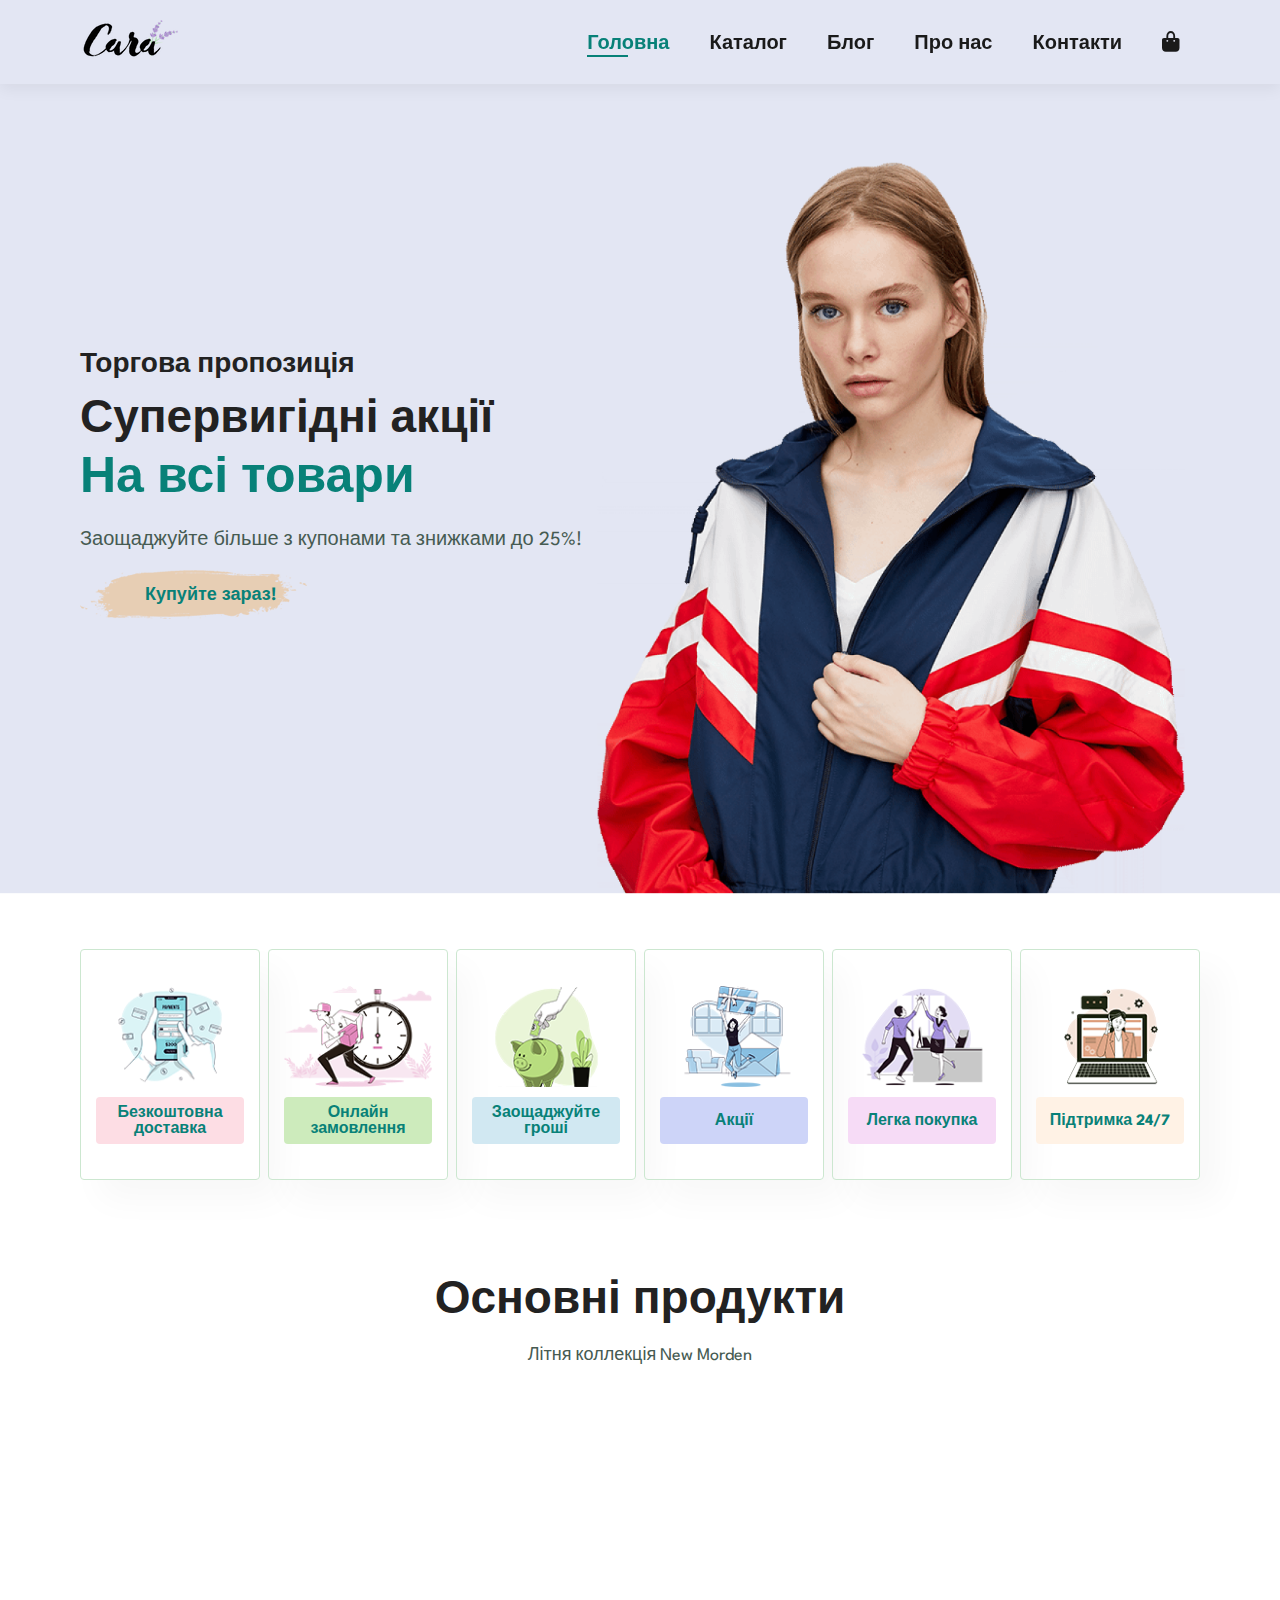
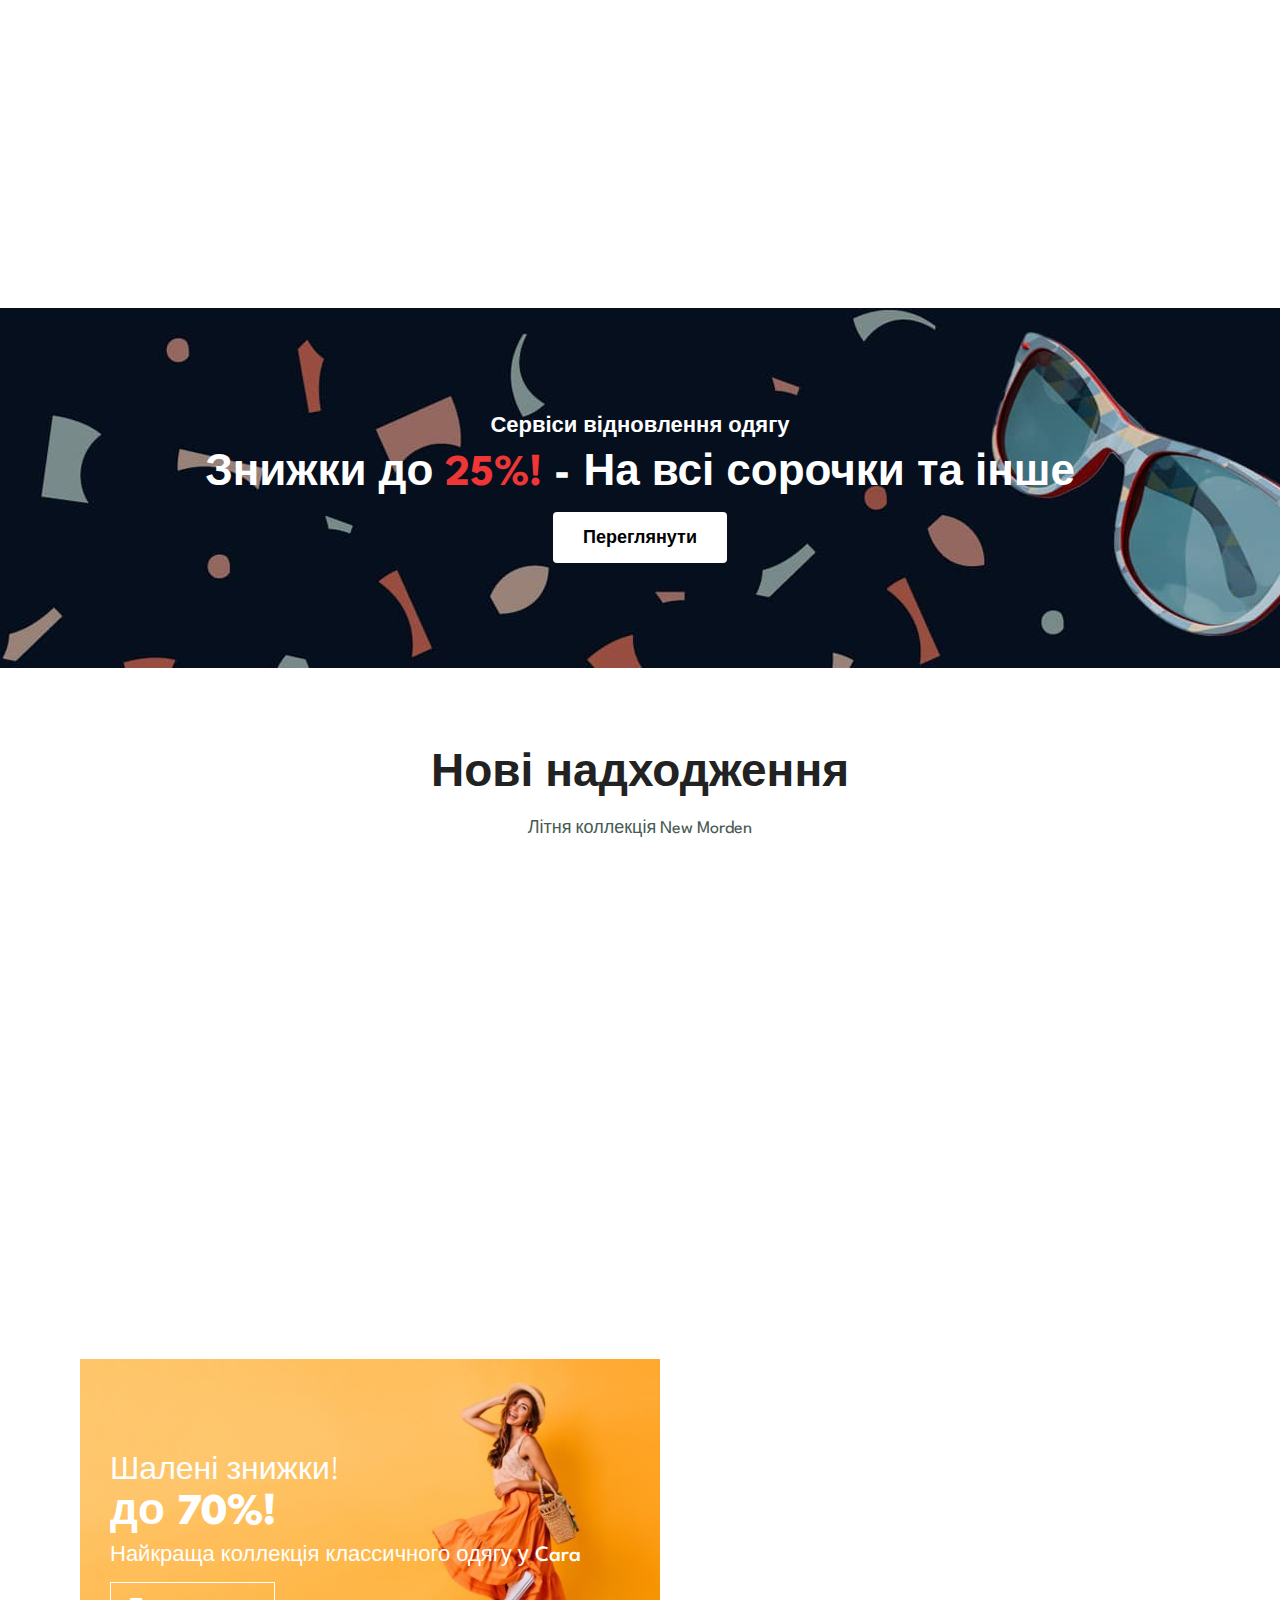
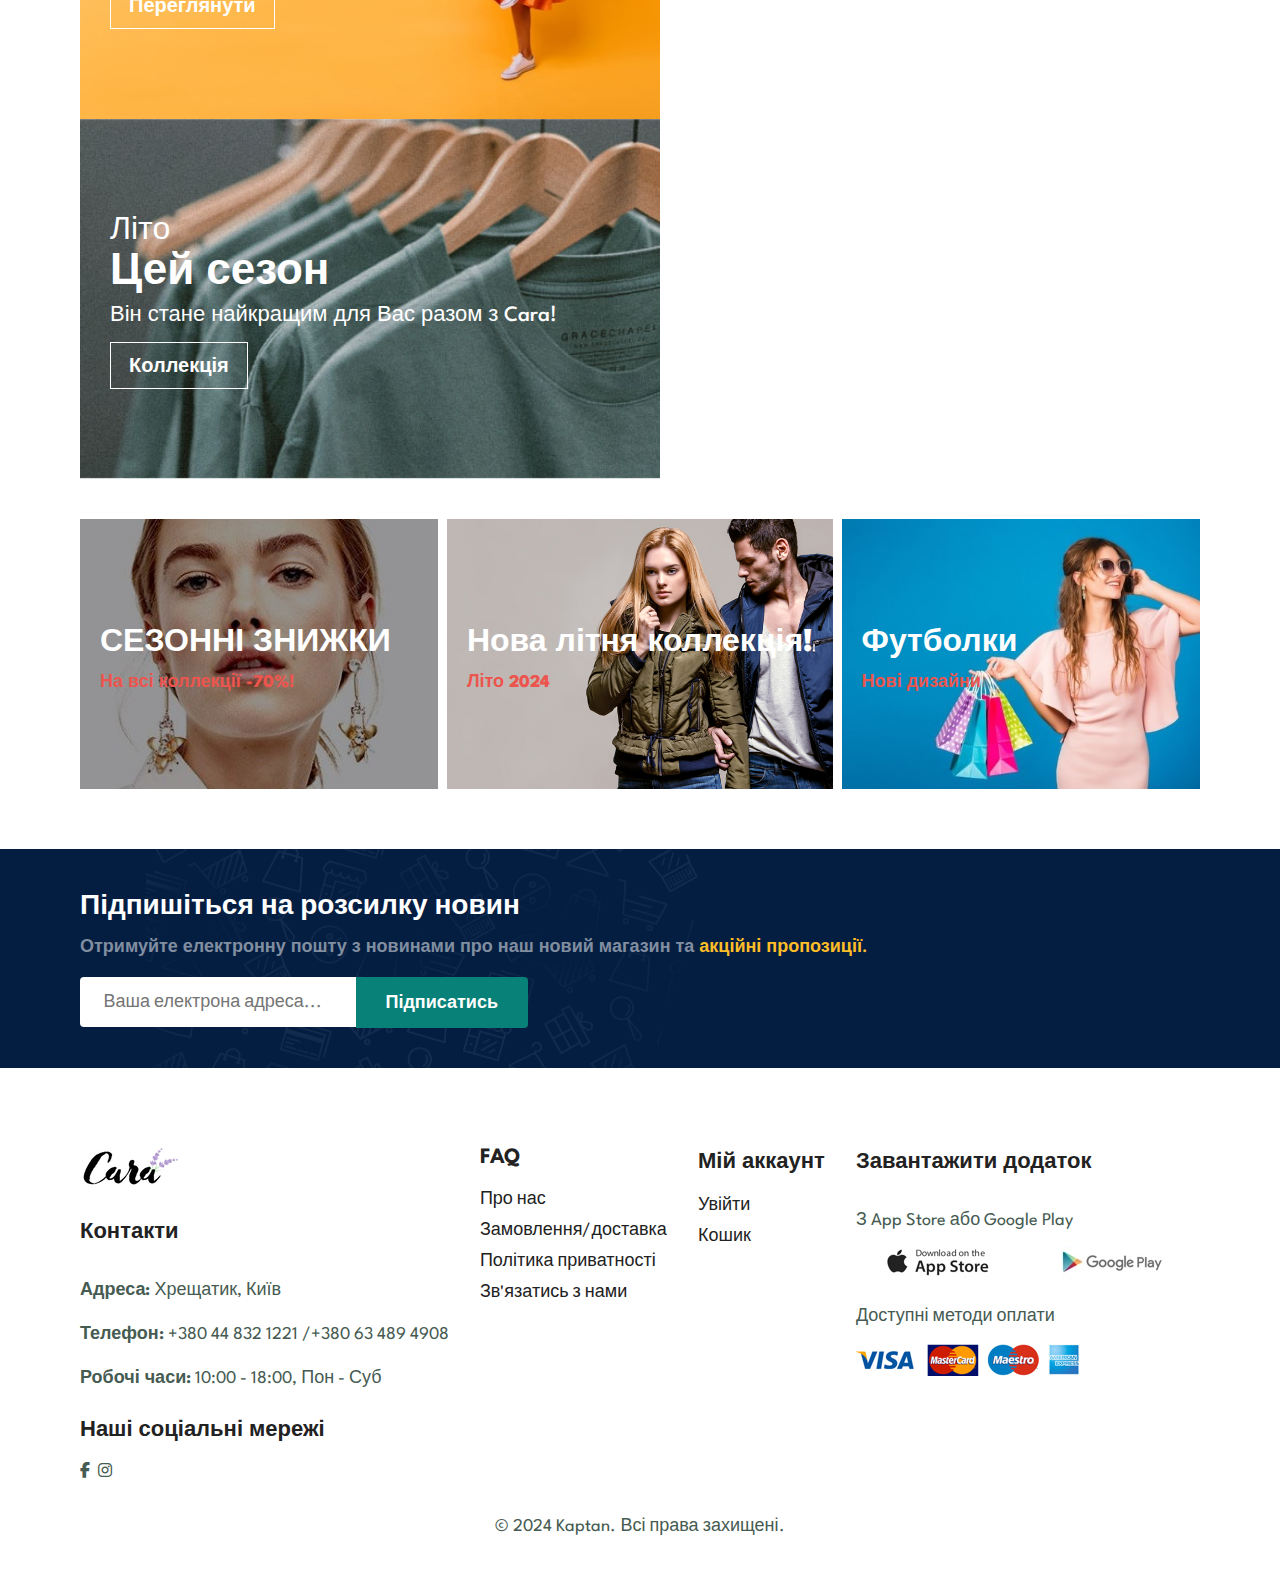
==== commit ebd22bea: "new" ====
--- a/index.html
+++ b/index.html
@@ -79,64 +79,64 @@
             <div class="product" >
                 <img src="assets/img/products/f2.jpg" alt="">
                 <div class="description">
-                    <span>Cara™</span>
-                    <h5>Cara Гавайська сорочка</h5>
-                    <div class="star">
-                        <i class="fas fa-star"></i>
-                        <i class="fas fa-star"></i>
-                        <i class="fas fa-star"></i>
-                        <i class="fas fa-star"></i>
-                        <i class="fas fa-star"></i>
-                    </div>
-                    <h4 class="current-price">$24</h4>
+                    <span>Nike™</span>
+                    <h5>Nike x Stussy Біла футболка</h5>
+                    <div class="star">
+                        <i class="fas fa-star"></i>
+                        <i class="fas fa-star"></i>
+                        <i class="fas fa-star"></i>
+                        <i class="fas fa-star"></i>
+                        <i class="fas fa-star"></i>
+                    </div>
+                    <h4 class="current-price">240₴</h4>
                 </div>
                 <button class="add-to-cart"><i class="fas fa-shopping-basket cart"></i></button>
             </div>
             <div class="product" >
                 <img src="assets/img/products/f4.jpg" alt="">
                 <div class="description">
-                    <span>Cara™</span>
-                    <h5>Cara "Сад квітів"</h5>
-                    <div class="star">
-                        <i class="fas fa-star"></i>
-                        <i class="fas fa-star"></i>
-                        <i class="fas fa-star"></i>
-                        <i class="fas fa-star"></i>
-                        <i class="fas fa-star"></i>
-                    </div>
-                    <h4 class="current-price">$24</h4>
+                    <span>Nike™</span>
+                    <h5>Nike Чорна футболка</h5>
+                    <div class="star">
+                        <i class="fas fa-star"></i>
+                        <i class="fas fa-star"></i>
+                        <i class="fas fa-star"></i>
+                        <i class="fas fa-star"></i>
+                        <i class="fas fa-star"></i>
+                    </div>
+                    <h4 class="current-price">240₴</h4>
                 </div>
                 <button class="add-to-cart"><i class="fas fa-shopping-basket cart"></i></button>
             </div>
             <div class="product" >
                 <img src="assets/img/products/f6.jpg" alt="">
                 <div class="description">
-                    <span>Cara™</span>
-                    <h5>Cara Вінтажна сорочка</h5>
-                    <div class="star">
-                        <i class="fas fa-star"></i>
-                        <i class="fas fa-star"></i>
-                        <i class="fas fa-star"></i>
-                        <i class="fas fa-star"></i>
-                        <i class="fas fa-star"></i>
-                    </div>
-                    <h4 class="current-price">$24</h4>
+                    <span>Nike™</span>
+                    <h5>Nike Чорна футболка</h5>
+                    <div class="star">
+                        <i class="fas fa-star"></i>
+                        <i class="fas fa-star"></i>
+                        <i class="fas fa-star"></i>
+                        <i class="fas fa-star"></i>
+                        <i class="fas fa-star"></i>
+                    </div>
+                    <h4 class="current-price">240₴</h4>
                 </div>
                 <button class="add-to-cart"><i class="fas fa-shopping-basket cart"></i></button>
             </div>
             <div class="product" >
                 <img src="assets/img/products/f8.jpg" alt="">
                 <div class="description">
-                    <span>Cara™</span>
-                    <h5>Cara Рожеві котики</h5>
-                    <div class="star">
-                        <i class="fas fa-star"></i>
-                        <i class="fas fa-star"></i>
-                        <i class="fas fa-star"></i>
-                        <i class="fas fa-star"></i>
-                        <i class="fas fa-star"></i>
-                    </div>
-                    <h4 class="current-price">$24</h4>
+                    <span>Nike™</span>
+                    <h5>Nike Біла футболка</h5>
+                    <div class="star">
+                        <i class="fas fa-star"></i>
+                        <i class="fas fa-star"></i>
+                        <i class="fas fa-star"></i>
+                        <i class="fas fa-star"></i>
+                        <i class="fas fa-star"></i>
+                    </div>
+                    <h4 class="current-price">240₴</h4>
                 </div>
                 <button class="add-to-cart"><i class="fas fa-shopping-basket cart"></i></button>
             </div>
@@ -144,7 +144,7 @@
     </section> 
 
     <section id="banner" class="section-m1">
-        <h4>Сервіси ремонту одягу</h4>
+        <h4>Сервіси відновлення одягу</h4>
         <h2>Знижки до <span>25%!</span> - На всі сорочки та інше</h2>
         <button onclick="window.location.href='shop.html';" class="normal">Переглянути</button>
     </section>
@@ -156,64 +156,65 @@
             <div class="product" >
                 <img src="assets/img/products/n1.jpg" alt="">
                 <div class="description">
-                    <span>Cara™</span>
-                    <h5>Cara Класична сорочка</h5>
-                    <div class="star">
-                        <i class="fas fa-star"></i>
-                        <i class="fas fa-star"></i>
-                        <i class="fas fa-star"></i>
-                        <i class="fas fa-star"></i>
-                        <i class="fas fa-star"></i>
-                    </div>
-                    <h4 class="current-price">$24</h4>
+                    <span>Nike™</span>
+                    <h5>Nike Чорні шорти</h5>
+                    <div class="star">
+                        <i class="fas fa-star"></i>
+                        <i class="fas fa-star"></i>
+                        <i class="fas fa-star"></i>
+                        <i class="fas fa-star"></i>
+                        <i class="fas fa-star"></i>
+                    </div>
+                    <h4 class="current-price">240₴</h4>
                 </div>
                 <button class="add-to-cart"><i class="fas fa-shopping-basket cart"></i></button>
             </div>
             <div class="product" >
                 <img src="assets/img/products/n2.jpg" alt="">
                 <div class="description">
-                    <span>Cara™</span>
-                    <h5>Cara Класична сорочка</h5>
-                    <div class="star">
-                        <i class="fas fa-star"></i>
-                        <i class="fas fa-star"></i>
-                        <i class="fas fa-star"></i>
-                        <i class="fas fa-star"></i>
-                        <i class="fas fa-star"></i>
-                    </div>
-                    <h4 class="current-price">$24</h4>
+                    <span>Nike™</span>
+                    <h5>Nike Чорні шорти</h5>
+                    <div class="star">
+                        <i class="fas fa-star"></i>
+                        <i class="fas fa-star"></i>
+                        <i class="fas fa-star"></i>
+                        <i class="fas fa-star"></i>
+                        <i class="fas fa-star"></i>
+                    </div>
+                    <h4 class="current-price">240₴</h4>
                 </div>
                 <button class="add-to-cart"><i class="fas fa-shopping-basket cart"></i></button>
             </div>
             <div class="product" >
                 <img src="assets/img/products/n3.jpg" alt="">
                 <div class="description">
-                    <span>Cara™</span>
-                    <h5>Cara Ділова сорочка</h5>
-                    <div class="star">
-                        <i class="fas fa-star"></i>
-                        <i class="fas fa-star"></i>
-                        <i class="fas fa-star"></i>
-                        <i class="fas fa-star"></i>
-                        <i class="fas fa-star"></i>
-                    </div>
-                    <h4 class="current-price">$24</h4>
+                    <span>Nike™</span>
+                    <h5>Nike Сірі шорти</h5>
+                    <div class="star">
+                        <i class="fas fa-star"></i>
+                        <i class="fas fa-star"></i>
+                        <i class="fas fa-star"></i>
+                        <i class="fas fa-star"></i>
+                        <i class="fas fa-star"></i>
+                    </div>
+                    <h4 class="current-price">240₴</h4>
                 </div>
                 <button class="add-to-cart"><i class="fas fa-shopping-basket cart"></i></button>
             </div>
             <div class="product" >
                 <img src="assets/img/products/n4.jpg" alt="">
                 <div class="description">
-                    <span>Cara™</span>
-                    <h5>Cara футболка "Гори"</h5>
-                    <div class="star">
-                        <i class="fas fa-star"></i>
-                        <i class="fas fa-star"></i>
-                        <i class="fas fa-star"></i>
-                        <i class="fas fa-star"></i>
-                        <i class="fas fa-star"></i>
-                    </div>
-                    <h4 class="current-price">$24</h4>
+                    <span>Nike™</span>
+                    <h5>Nike Темно 
+                        сині шорти</h5>
+                    <div class="star">
+                        <i class="fas fa-star"></i>
+                        <i class="fas fa-star"></i>
+                        <i class="fas fa-star"></i>
+                        <i class="fas fa-star"></i>
+                        <i class="fas fa-star"></i>
+                    </div>
+                    <h4 class="current-price">240₴</h4>
                 </div>
                 <button class="add-to-cart"><i class="fas fa-shopping-basket cart"></i></button>
             </div>
@@ -281,18 +282,16 @@
 
         <div class="column ">
             <h4>FAQ</h4>
-            <a href="#">Про нас</a>
-            <a href="#">Замовлення/доставка</a>
-            <a href="#">Політика приватності</a>
-            <a href="#">Умови та положення</a>
-            <a href="#">Зв'язатись з нами</a>
+            <a href="blog.html">Про нас</a>
+            <a href="delivery.html">Замовлення/доставка</a>
+            <a href="privacypolicy.html">Політика приватності</a>
+            <a href="contact.html">Зв'язатись з нами</a>
         </div>
 
         <div class="column ">
             <h4>Мій аккаунт</h4>
-            <a href="#">Увійти</a>
-            <a href="#">Кошик</a>
-            <a href="#">Мій вішліст</a>
+            <a href="registration.html">Увійти</a>
+            <a href="cart.html">Кошик</a>
         </div>
 
         <div class="column install">
@@ -319,7 +318,6 @@
 
     <script src="assets/js/script.js"></script>
     <script src="assets/js/observer.js"></script>
-    <script src="assets/js/learn-more-pp.js"></script>
     <script src="assets/js/addtocart.js"></script>
     <script src="assets/js/updatecart.js"></script>
     <script src="assets/js/newsletter.js"></script>
--- a/assets/css/style.css
+++ b/assets/css/style.css
@@ -248,7 +248,6 @@
 
 #feature {
     display: flex;
-    align-items: center;
     justify-content: space-between;
     flex-wrap: wrap;
 }
@@ -260,6 +259,8 @@
     box-shadow: 20px 20px 34px rgba(0, 0, 0, 0.03);
     border: 1px solid #cce7d0;
     border-radius: 4px;
+    display: flex;
+    flex-direction: column;
     margin: 15px 0;
 }
 
@@ -279,6 +280,9 @@
     font-size: 16px;
     border-radius: 4px;
     color: #088178;
+    display: grid;
+    place-items: center;
+    height: 100%;
     background-color: #fddde4;
 }
 
@@ -374,14 +378,6 @@
     color: #088178;
 }
 
-h4.current-price::after {
-    position: absolute;
-    content: "$80";
-    font-size: 14px;
-    left: 55px;
-    color: #1a1a1a;
-}
-
 .scratch-card {
     position: relative;
     width: 300px;
@@ -417,19 +413,6 @@
     transform: translate(-50%, -50%);
     z-index: 2;
 }
-
-h4.current-price::before {
-    position: absolute;
-    content: "";
-    width: 26px;
-    height: 2px;
-    bottom: 35px;
-    z-index: 10;
-    left: 55px;
-    rotate: 150deg;
-    background: #ec554e;
-}
-
 
 #feature-products .product .cart {
     width: 40px;
@@ -612,6 +595,127 @@
     color: #ec554e;
     font-weight: 800;
     font-size: 18px;
+}
+
+/* order */
+
+section.section-p1.order-info {
+    display: flex;
+    align-items: center;
+    justify-content: space-between;
+}
+
+.order-left, .order-right {
+    width: 45%;
+}
+
+.order-left img {
+    width: 100%;
+}
+
+.order-right ul li {
+    padding: 10px 0;
+}
+
+section.section-p1.delivery-info {
+    display: flex;
+    align-items: center;
+    flex-direction: row-reverse;
+    justify-content: space-between;
+}
+
+/* reg */
+
+.reg-wrapper form {
+    display: flex;
+    flex-direction: column;
+    align-items: center;
+    justify-content: space-evenly;
+    width: 80%;
+    margin: auto;
+    border: 1px solid #088178;
+    border-radius: 25px;
+    padding: 2rem;
+    min-height: 400px;
+    height: auto;
+}
+ 
+.reg-wrapper form div {
+    display: flex;
+    flex-direction: column;
+    align-items: center;
+    width: 80%;
+}
+
+.reg-wrapper form div input{
+    width: 100%;
+    height: 3rem;
+    font-size: 1.5rem;
+    outline: none;
+}
+
+.reg-wrapper form div label{
+    font-size: 1.25rem;
+}
+
+#reg-button, #log-button, #cab-button {
+    background-color: #088178;
+    color: #fff;
+    white-space: nowrap;
+    border-top-left-radius: 0;
+    border-bottom-left-radius: 0;
+}
+
+.input-container {
+    position: relative;
+    margin-bottom: 25px;
+}
+
+#cab-form .input-container {
+    width: 50%;
+}
+
+.input-container input {
+    width: 100%;
+    padding: 10px;
+    font-size: 16px;
+    border: none;
+    outline: none;
+    border-bottom: 1px solid #ccc;
+}
+.input-container label {
+    position: absolute;
+    left: 10px;
+    top: 50%;
+    transform: translateY(-50%);
+    transition: all 0.3s ease;
+    pointer-events: none;
+    color: #999;
+}
+
+.input-container input:focus + label,
+.input-container input:valid + label,
+.input-container label.active {
+    top: 0;
+    font-size: 14px;
+    color: #333;
+}
+
+.input-container svg {
+    position: absolute;
+    cursor: pointer;
+    right: -48px;
+    transition:all .3s;
+    opacity: 1;
+    bottom: 8px;
+}
+
+/* policy */
+
+.user-privacy {
+    display: flex;
+    align-items: center;
+    justify-content: space-between;
 }
 
 /* Newsletter */
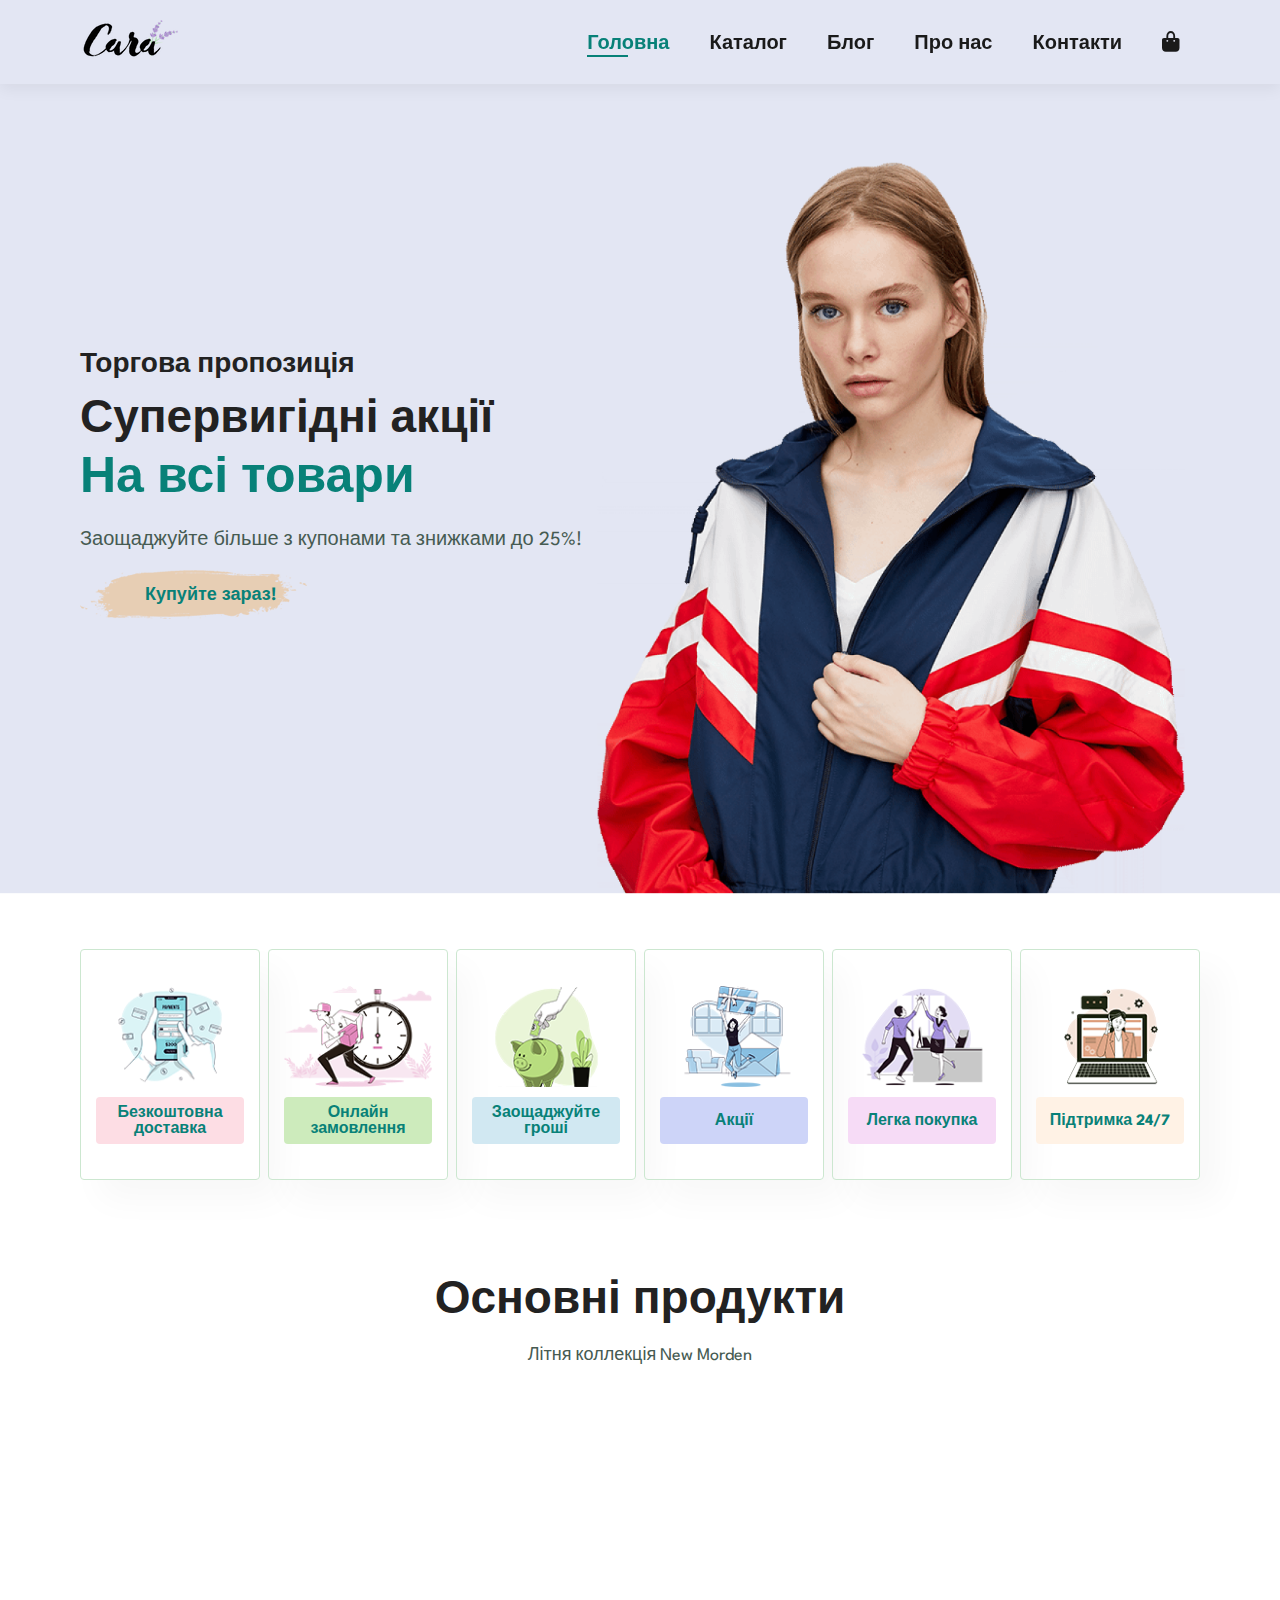
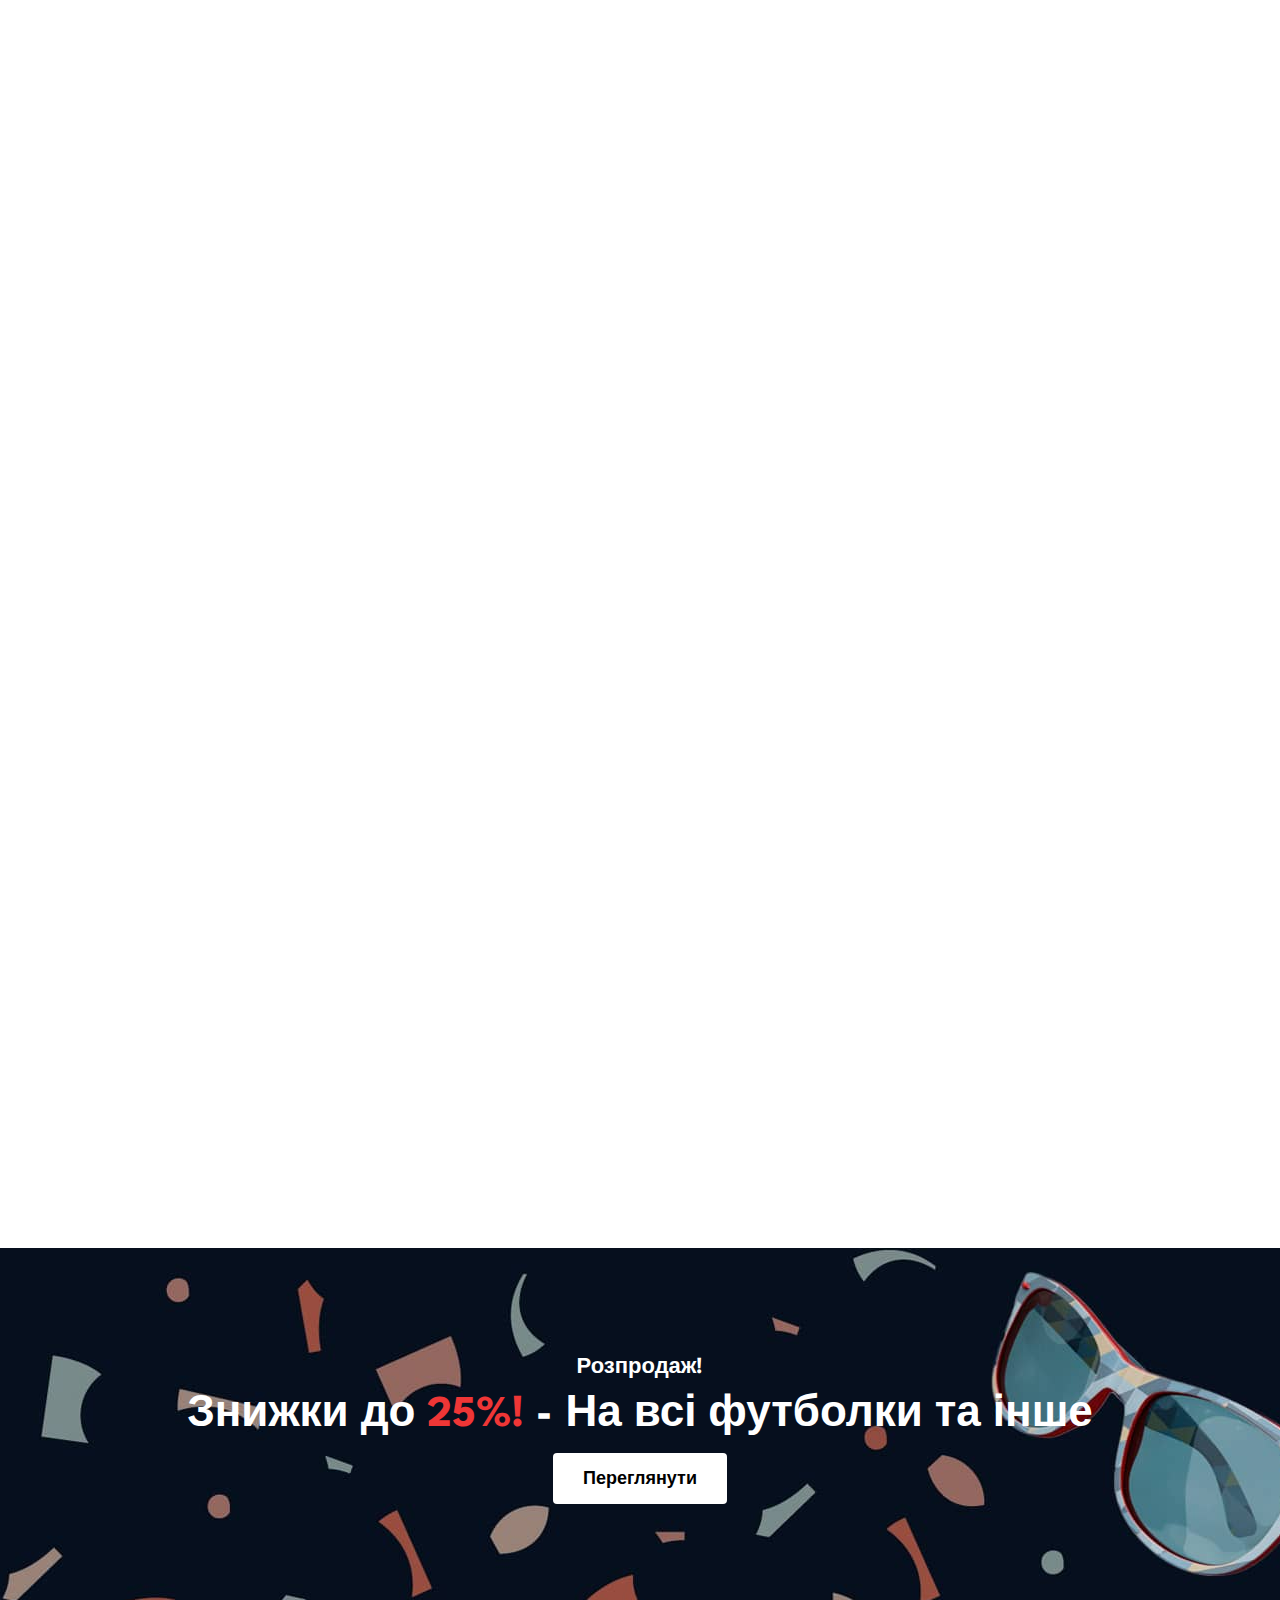
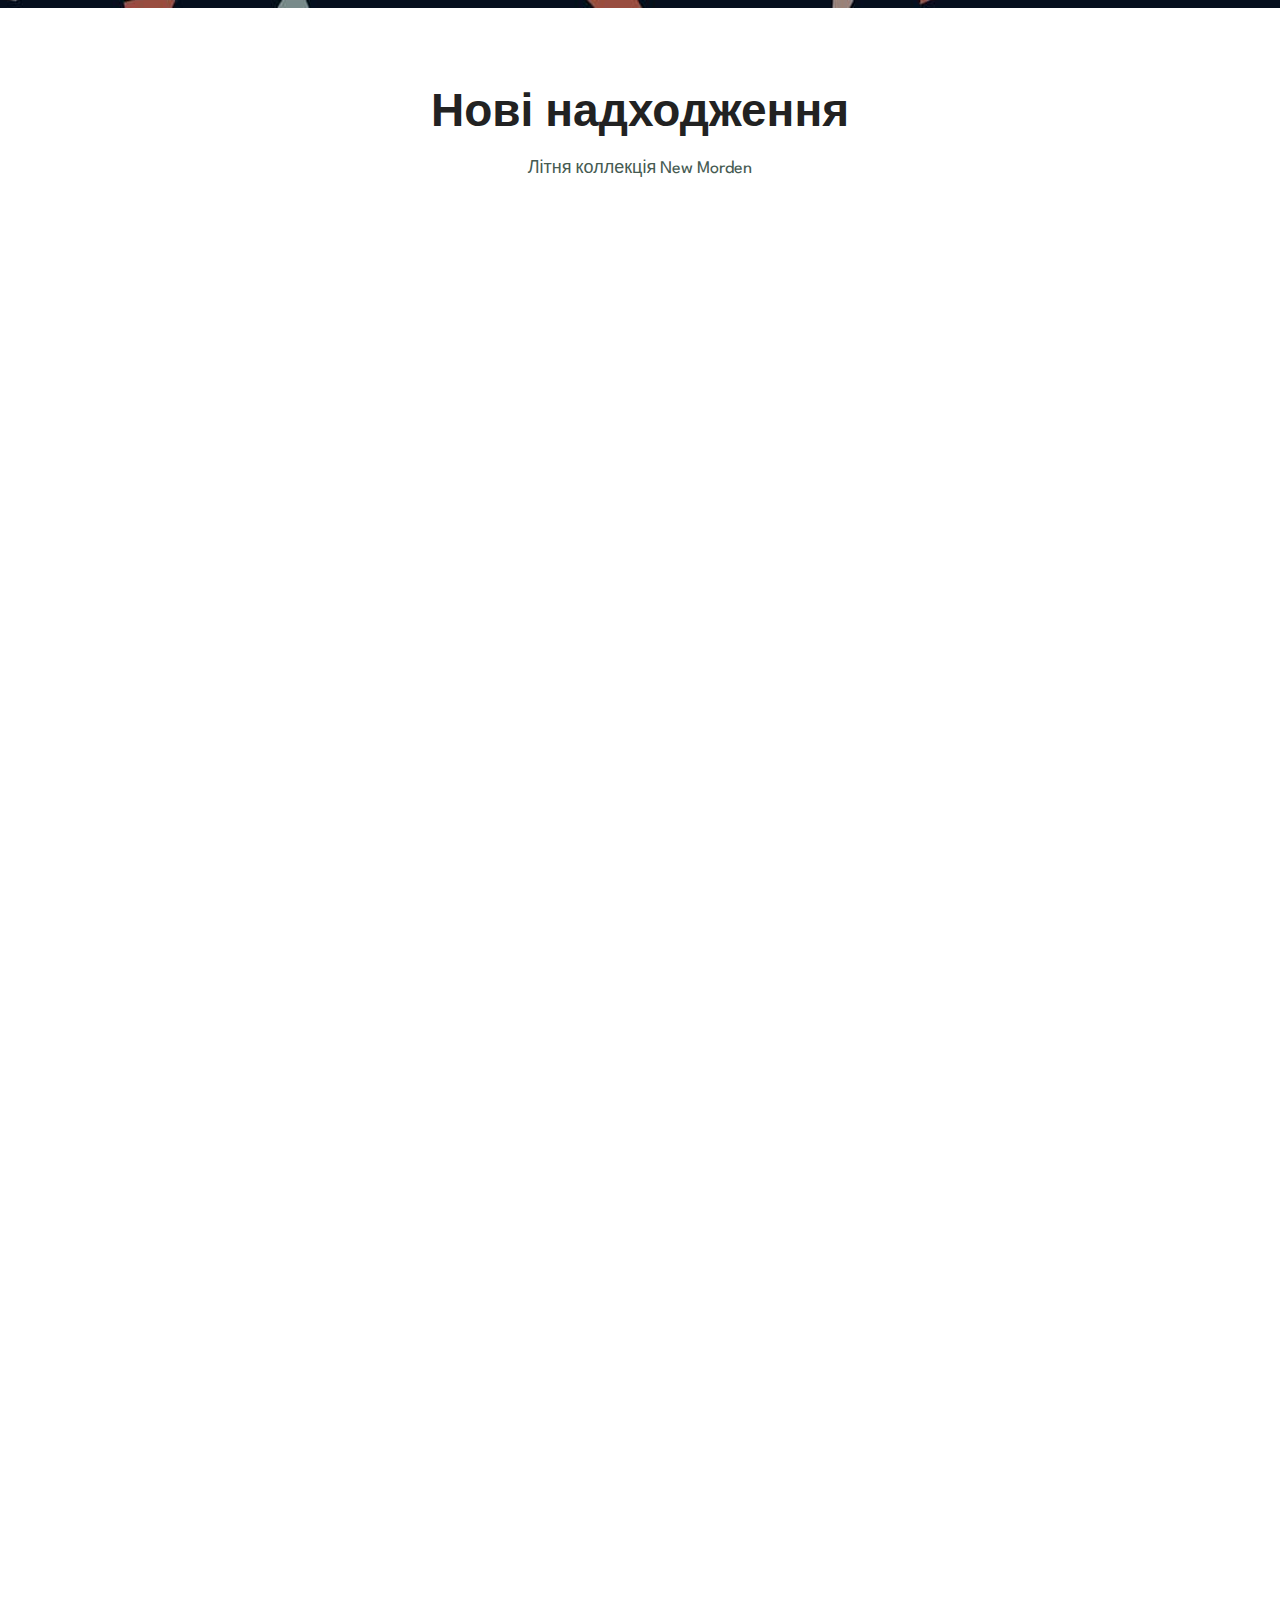
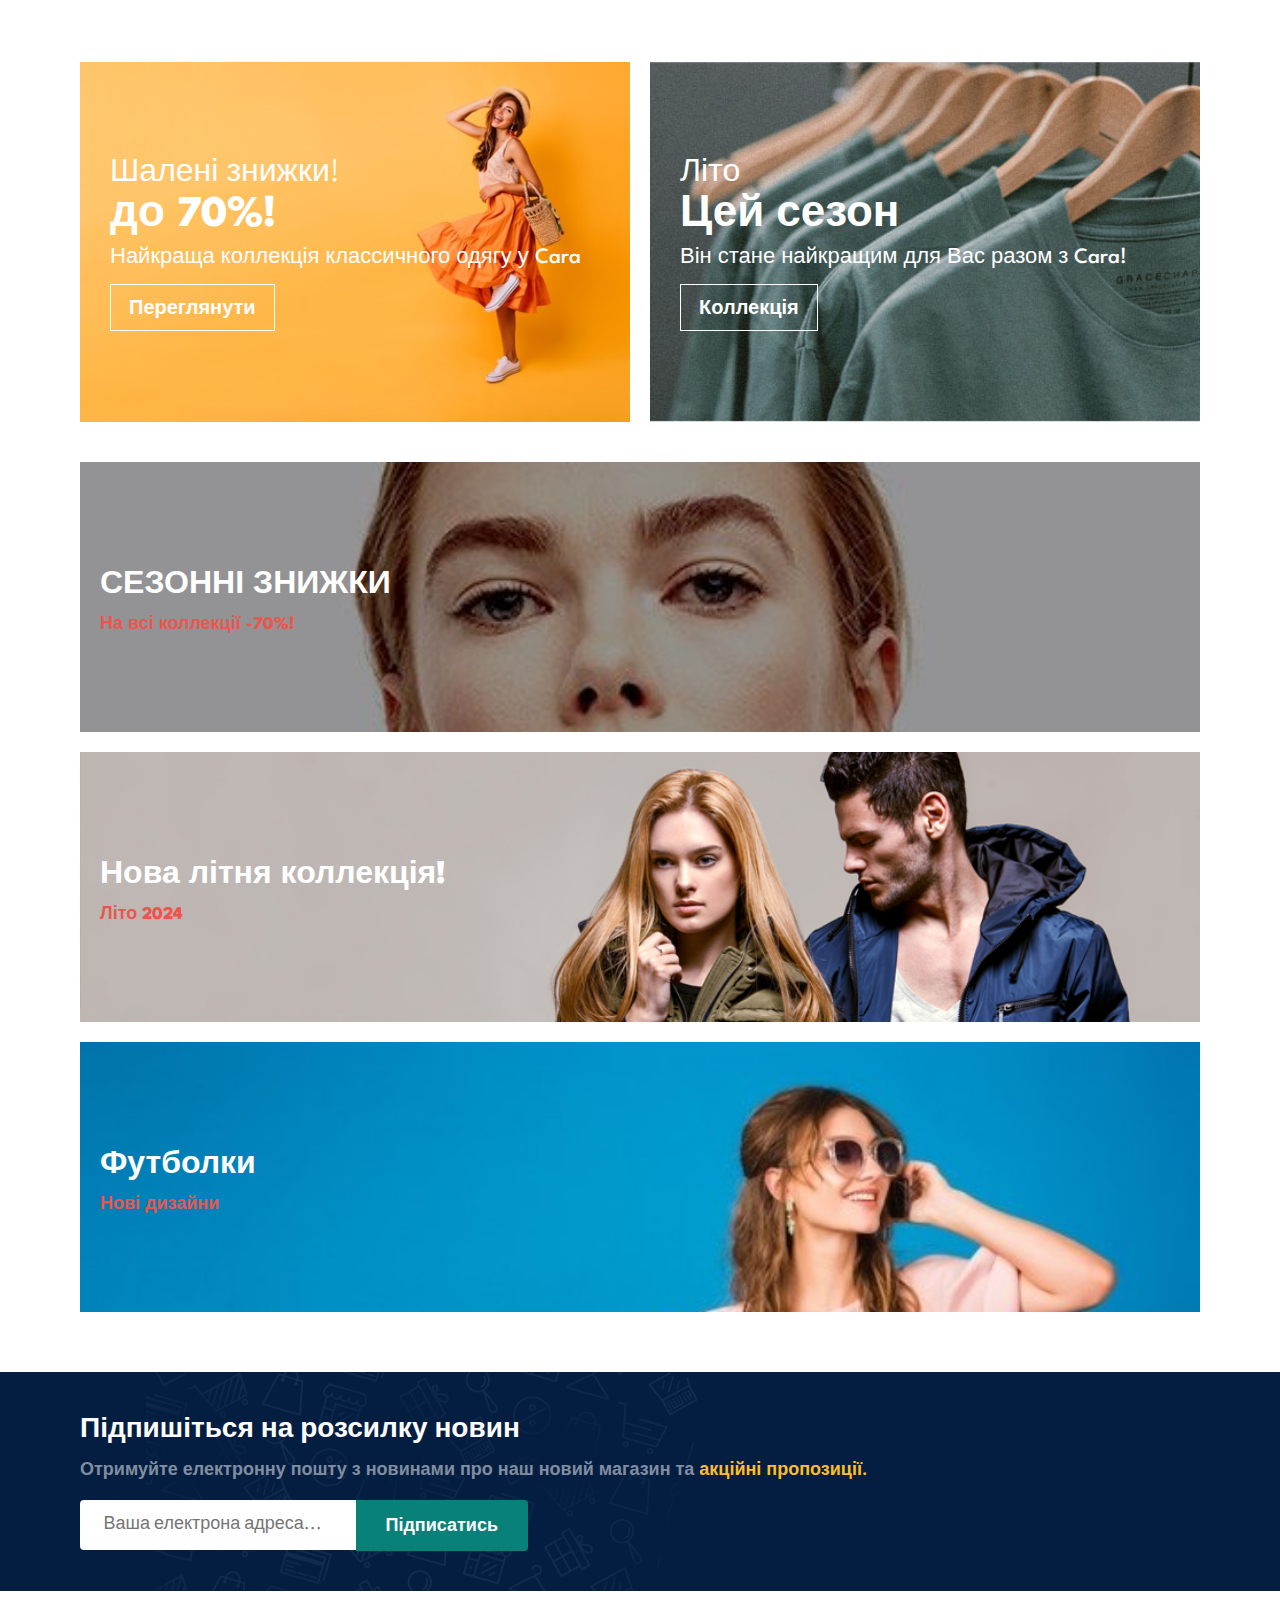
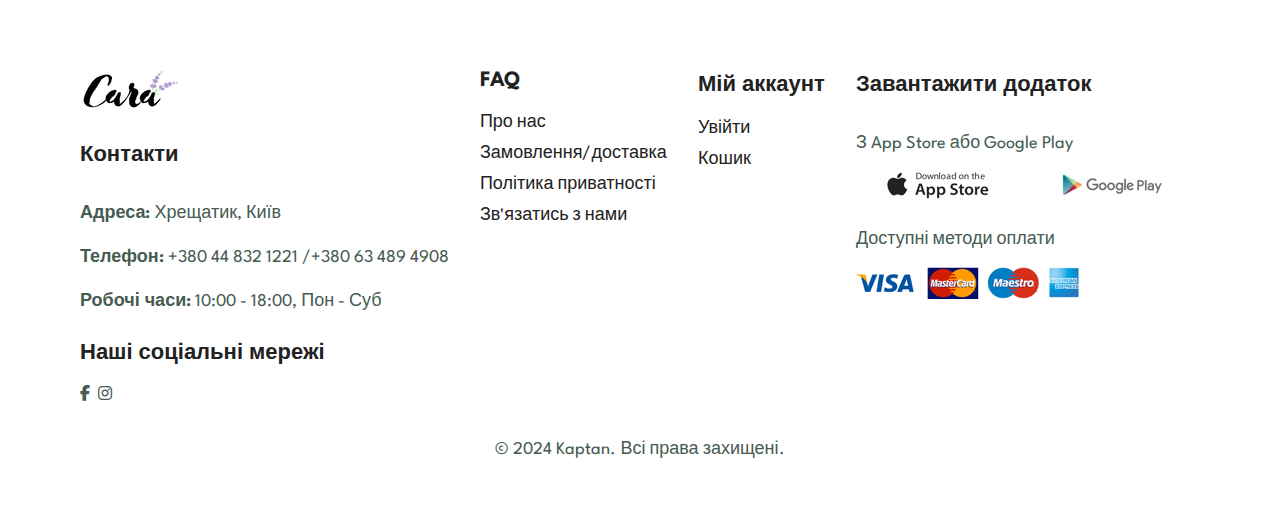
==== commit f0674840: "ultralast" ====
--- a/index.html
+++ b/index.html
@@ -1,19 +1,21 @@
 <!DOCTYPE html>
 <html lang="en">
+
 <head>
     <meta charset="UTF-8">
     <meta http-equiv="X-UA-Compatible" content="IE=edge">
     <meta name="viewport" content="width=device-width, initial-scale=1.0">
     <link rel="icon" type="image/x-icon" href="assets/img/favicon.ico">
-    <link rel="stylesheet" href="https://cdnjs.cloudflare.com/ajax/libs/font-awesome/6.4.0/css/all.css"/>
+    <link rel="stylesheet" href="https://cdnjs.cloudflare.com/ajax/libs/font-awesome/6.4.0/css/all.css" />
     <link rel="stylesheet" href="assets/css/style.css">
     <link rel="stylesheet" href="assets/css/general.css">
     <title>Cara</title>
-    <link rel="manifest" href="https://progressier.app/T43lFdbntsqi69C8n24o/progressier.json"/>
+    <link rel="manifest" href="https://progressier.app/T43lFdbntsqi69C8n24o/progressier.json" />
     <script defer src="https://progressier.app/T43lFdbntsqi69C8n24o/script.js"></script>
 </head>
+
 <body>
-    
+
     <section id="header" class="header">
         <a href="index.html"><img src="assets/img/logo.png" alt="Cara logo"></a>
 
@@ -25,7 +27,7 @@
                 <li><a href="about.html">Про нас</a></li>
                 <li><a href="contact.html">Контакти</a></li>
                 <li id="lg-bag"><a href="cart.html"><i class="fa-sharp fa-solid fa-bag-shopping"></i></a></li>
-                <a href="#" id="close"><i class="fas fa-times"></i></a>
+                <a id="close"><i class="fas fa-times"></i></a>
             </ul>
         </nav>
 
@@ -76,7 +78,7 @@
         <h2>Основні продукти</h2>
         <p>Літня коллекція New Morden</p>
         <div class="product-container">
-            <div class="product" >
+            <div class="product">
                 <img src="assets/img/products/f2.jpg" alt="">
                 <div class="description">
                     <span>Nike™</span>
@@ -88,11 +90,14 @@
                         <i class="fas fa-star"></i>
                         <i class="fas fa-star"></i>
                     </div>
-                    <h4 class="current-price">240₴</h4>
-                </div>
-                <button class="add-to-cart"><i class="fas fa-shopping-basket cart"></i></button>
-            </div>
-            <div class="product" >
+                    <div class="price-wrapper">
+                        <h4 class="current-price">240₴</h4>
+                        <span>800₴</span>
+                    </div>
+                </div>
+                <button class="add-to-cart"><i class="fas fa-shopping-basket cart"></i></button>
+            </div>
+            <div class="product">
                 <img src="assets/img/products/f4.jpg" alt="">
                 <div class="description">
                     <span>Nike™</span>
@@ -104,11 +109,14 @@
                         <i class="fas fa-star"></i>
                         <i class="fas fa-star"></i>
                     </div>
-                    <h4 class="current-price">240₴</h4>
-                </div>
-                <button class="add-to-cart"><i class="fas fa-shopping-basket cart"></i></button>
-            </div>
-            <div class="product" >
+                    <div class="price-wrapper">
+                        <h4 class="current-price">240₴</h4>
+                        <span>800₴</span>
+                    </div>
+                </div>
+                <button class="add-to-cart"><i class="fas fa-shopping-basket cart"></i></button>
+            </div>
+            <div class="product">
                 <img src="assets/img/products/f6.jpg" alt="">
                 <div class="description">
                     <span>Nike™</span>
@@ -120,11 +128,14 @@
                         <i class="fas fa-star"></i>
                         <i class="fas fa-star"></i>
                     </div>
-                    <h4 class="current-price">240₴</h4>
-                </div>
-                <button class="add-to-cart"><i class="fas fa-shopping-basket cart"></i></button>
-            </div>
-            <div class="product" >
+                    <div class="price-wrapper">
+                        <h4 class="current-price">240₴</h4>
+                        <span>800₴</span>
+                    </div>
+                </div>
+                <button class="add-to-cart"><i class="fas fa-shopping-basket cart"></i></button>
+            </div>
+            <div class="product">
                 <img src="assets/img/products/f8.jpg" alt="">
                 <div class="description">
                     <span>Nike™</span>
@@ -136,16 +147,19 @@
                         <i class="fas fa-star"></i>
                         <i class="fas fa-star"></i>
                     </div>
-                    <h4 class="current-price">240₴</h4>
-                </div>
-                <button class="add-to-cart"><i class="fas fa-shopping-basket cart"></i></button>
-            </div>
-        </div>
-    </section> 
+                    <div class="price-wrapper">
+                        <h4 class="current-price">240₴</h4>
+                        <span>800₴</span>
+                    </div>
+                </div>
+                <button class="add-to-cart"><i class="fas fa-shopping-basket cart"></i></button>
+            </div>
+        </div>
+    </section>
 
     <section id="banner" class="section-m1">
-        <h4>Сервіси відновлення одягу</h4>
-        <h2>Знижки до <span>25%!</span> - На всі сорочки та інше</h2>
+        <h4>Розпродаж!</h4>
+        <h2>Знижки до <span>25%!</span> - На всі футболки та інше</h2>
         <button onclick="window.location.href='shop.html';" class="normal">Переглянути</button>
     </section>
 
@@ -153,7 +167,7 @@
         <h2>Нові надходження</h2>
         <p>Літня коллекція New Morden</p>
         <div class="product-container">
-            <div class="product" >
+            <div class="product">
                 <img src="assets/img/products/n1.jpg" alt="">
                 <div class="description">
                     <span>Nike™</span>
@@ -165,11 +179,15 @@
                         <i class="fas fa-star"></i>
                         <i class="fas fa-star"></i>
                     </div>
-                    <h4 class="current-price">240₴</h4>
-                </div>
-                <button class="add-to-cart"><i class="fas fa-shopping-basket cart"></i></button>
-            </div>
-            <div class="product" >
+                    <div class="price-wrapper">
+                        <h4 class="current-price">240₴</h4>
+                        <span>800₴</span>
+                    </div>
+                    </h4>
+                </div>
+                <button class="add-to-cart"><i class="fas fa-shopping-basket cart"></i></button>
+            </div>
+            <div class="product">
                 <img src="assets/img/products/n2.jpg" alt="">
                 <div class="description">
                     <span>Nike™</span>
@@ -181,11 +199,14 @@
                         <i class="fas fa-star"></i>
                         <i class="fas fa-star"></i>
                     </div>
-                    <h4 class="current-price">240₴</h4>
-                </div>
-                <button class="add-to-cart"><i class="fas fa-shopping-basket cart"></i></button>
-            </div>
-            <div class="product" >
+                    <div class="price-wrapper">
+                        <h4 class="current-price">240₴</h4>
+                        <span>800₴</span>
+                    </div>
+                </div>
+                <button class="add-to-cart"><i class="fas fa-shopping-basket cart"></i></button>
+            </div>
+            <div class="product">
                 <img src="assets/img/products/n3.jpg" alt="">
                 <div class="description">
                     <span>Nike™</span>
@@ -197,15 +218,18 @@
                         <i class="fas fa-star"></i>
                         <i class="fas fa-star"></i>
                     </div>
-                    <h4 class="current-price">240₴</h4>
-                </div>
-                <button class="add-to-cart"><i class="fas fa-shopping-basket cart"></i></button>
-            </div>
-            <div class="product" >
+                    <div class="price-wrapper">
+                        <h4 class="current-price">240₴</h4>
+                        <span>800₴</span>
+                    </div>
+                </div>
+                <button class="add-to-cart"><i class="fas fa-shopping-basket cart"></i></button>
+            </div>
+            <div class="product">
                 <img src="assets/img/products/n4.jpg" alt="">
                 <div class="description">
                     <span>Nike™</span>
-                    <h5>Nike Темно 
+                    <h5>Nike Темно
                         сині шорти</h5>
                     <div class="star">
                         <i class="fas fa-star"></i>
@@ -214,14 +238,17 @@
                         <i class="fas fa-star"></i>
                         <i class="fas fa-star"></i>
                     </div>
-                    <h4 class="current-price">240₴</h4>
-                </div>
-                <button class="add-to-cart"><i class="fas fa-shopping-basket cart"></i></button>
-            </div>
-        </div>
-    </section>
-
-    <section id="small-banner" class="section-p1"> 
+                    <div class="price-wrapper">
+                        <h4 class="current-price">240₴</h4>
+                        <span>800₴</span>
+                    </div>
+                </div>
+                <button class="add-to-cart"><i class="fas fa-shopping-basket cart"></i></button>
+            </div>
+        </div>
+    </section>
+
+    <section id="small-banner" class="section-p1">
         <div class="banner-box">
             <h4>Шалені знижки!</h4>
             <h2>до 70%!</h2>
@@ -323,4 +350,5 @@
     <script src="assets/js/newsletter.js"></script>
     <script src="assets/js/params.js"></script>
 </body>
+
 </html>--- a/assets/css/style.css
+++ b/assets/css/style.css
@@ -18,7 +18,7 @@
     cursor: pointer;
 }
 
-#about-app h1 a button.progressier-install-button span span{
+#about-app h1 a button.progressier-install-button span span {
     padding: unset !important;
 }
 
@@ -27,6 +27,31 @@
 }
 
 /* popup */
+
+.price-wrapper {
+    display: flex;
+    align-items: center;
+}
+
+.price-wrapper span {
+    margin-left:5px;
+    font-weight: bold;
+    color: #ff4a4a !important;
+    position: relative;
+    height: max-content;
+}
+
+.price-wrapper span::after {
+    content: "";
+    position: absolute;
+    height: 2px;
+    width: 100%;
+    background: red;
+    top: 50%;
+    transform: translateY(-50%);
+    left: 0;
+    rotate: -15deg;
+}
 
 .popup {
     width: 100%;
@@ -605,7 +630,8 @@
     justify-content: space-between;
 }
 
-.order-left, .order-right {
+.order-left,
+.order-right {
     width: 45%;
 }
 
@@ -639,7 +665,7 @@
     min-height: 400px;
     height: auto;
 }
- 
+
 .reg-wrapper form div {
     display: flex;
     flex-direction: column;
@@ -647,18 +673,20 @@
     width: 80%;
 }
 
-.reg-wrapper form div input{
+.reg-wrapper form div input {
     width: 100%;
     height: 3rem;
     font-size: 1.5rem;
     outline: none;
 }
 
-.reg-wrapper form div label{
+.reg-wrapper form div label {
     font-size: 1.25rem;
 }
 
-#reg-button, #log-button, #cab-button {
+#reg-button,
+#log-button,
+#cab-button {
     background-color: #088178;
     color: #fff;
     white-space: nowrap;
@@ -683,6 +711,7 @@
     outline: none;
     border-bottom: 1px solid #ccc;
 }
+
 .input-container label {
     position: absolute;
     left: 10px;
@@ -693,8 +722,8 @@
     color: #999;
 }
 
-.input-container input:focus + label,
-.input-container input:valid + label,
+.input-container input:focus+label,
+.input-container input:valid+label,
 .input-container label.active {
     top: 0;
     font-size: 14px;
@@ -705,7 +734,7 @@
     position: absolute;
     cursor: pointer;
     right: -48px;
-    transition:all .3s;
+    transition: all .3s;
     opacity: 1;
     bottom: 8px;
 }
@@ -1380,6 +1409,61 @@
 }
 
 /* Media */
+
+@media (max-width: 1399px) {
+    #text-banners .banner-box {
+        display: flex;
+        flex-direction: column;
+        justify-content: center;
+        cursor: pointer;
+        align-items: flex-start;
+        min-width: unset;
+        width: 100%;
+        height: 30vh;
+        background-size: cover;
+        background-position: top;
+        padding: 20px;
+        margin-bottom: 20px;
+        background-image: url("../img/b7.jpg");
+    }
+
+    #small-banner {
+        display: flex;
+        justify-content: space-between;
+        flex-wrap: nowrap;
+        gap: 20px;
+    }
+
+    #small-banner .banner-box {
+        min-width: unset;
+        height: 40vh;
+        width: 100%;
+    }
+
+    #feature-products .product {
+        left: 100px;
+        opacity: 0;
+        width: 48%;
+        min-width: unset;
+        padding: 10px 12px;
+        border: 1px solid #cce7d0;
+        border-radius: 25px;
+        box-shadow: 20px 20px 30px rgba(0, 0, 0, 0.02);
+        margin: 15px 0;
+        transition: .2s ease;
+        position: relative;
+        pointer-events: none;
+    }
+}
+
+@media (max-width: 991px) {
+    #small-banner {
+        display: flex;
+        justify-content: space-between;
+        flex-wrap: wrap;
+        gap: 1.6rem;
+    }
+}
 
 @media (max-width:799px) {
 
@@ -1417,11 +1501,13 @@
     #mobile i {
         color: #1a1a1a;
         font-size: 24px;
+        cursor: pointer;
         padding-left: 20px;
     }
 
     #close {
         display: block;
+        cursor: pointer;
         position: absolute;
         top: 30px;
         left: 30px;
@@ -1447,10 +1533,6 @@
         margin: 15px 15px;
     }
 
-    #feature-products .product-container {
-        justify-content: center;
-    }
-
     #feature-products .product {
         margin: 15px;
     }
@@ -1466,10 +1548,6 @@
 
     #text-banners {
         padding: 0 40px;
-    }
-
-    #text-banners .banner-box {
-        width: 28%;
     }
 
     #newsletter .form {
@@ -1538,18 +1616,67 @@
     #cart-add .cart-totals button {
         width: 100%;
     }
-}
-
-@media (max-width: 477px) {
-    #header {
-        padding: 10px 30px;
+
+    .reg-wrapper form {
+        width: 100%;
+        padding: 1rem;
+        align-items: flex-start;
+    }
+
+    .reg-wrapper form div {
+        width: 90%;
+    }
+
+    #reg-button,
+    #log-button,
+    #cab-button {
+        margin-inline: auto;
+    }
+
+    .reg-wrapper form div input {
+        width: 100%;
+        height: 3rem;
+        font-size: 1.2rem;
+        outline: none;
+    }
+
+    .input-container input:focus+label,
+    .input-container input:valid+label,
+    .input-container label.active {
+        top: 0;
+        font-size: 12px;
+        color: #333;
+    }
+
+    .reg-wrapper form div label {
+        font-size: 1.2rem;
+    }
+
+    .input-container svg {
+        right: -32px;
+        height: 20px;
+        width: auto;
+    }
+
+    button.normal {
+        font-size: 16px;
+    }
+
+    form#cab-form {
+        margin-top: 2rem;
+        display: flex;
+        flex-direction: column;
+    }
+
+    #cab-form .input-container {
+        width: 90%;
     }
 
     #feature-products .product {
-        top: 100px;
+        left: 100px;
         opacity: 0;
-        width: 23%;
-        min-width: 250px;
+        width: 48%;
+        min-width: unset;
         padding: 10px 12px;
         border: 1px solid #cce7d0;
         border-radius: 25px;
@@ -1558,8 +1685,28 @@
         transition: .2s ease;
         position: relative;
         pointer-events: none;
-    }
-    
+        justify-content: space-between;
+    }
+}
+
+@media (max-width: 477px) {
+    #header {
+        padding: 10px 30px;
+    }
+
+    #feature-products .product {
+        top: 100px;
+        opacity: 0;
+        padding: 10px 12px;
+        border: 1px solid #cce7d0;
+        border-radius: 25px;
+        box-shadow: 20px 20px 30px rgba(0, 0, 0, 0.02);
+        margin: 15px 0;
+        transition: .2s ease;
+        position: relative;
+        pointer-events: none;
+    }
+
     #feature-products .product.active {
         top: 0;
         opacity: 1;
@@ -1581,12 +1728,17 @@
     }
 
     #feature {
-        justify-content: center;
+        display: grid;
+        gap: 10px;
+        grid-template-columns: 1fr 1fr;
+        grid-template-rows: 1fr 1fr 1fr;
     }
 
     #feature .feature-box {
-        width: 125px;
+        width: 100%;
         margin-bottom: 15px;
+        margin: 0;
+        padding: 15px;
     }
 
     #feature-products .product {
@@ -1601,6 +1753,10 @@
         height: 40vh;
     }
 
+    #small-banner h2 {
+        font-size: 36px;
+    }
+
     #small-banner .banner-box:nth-child(2) {
         margin-top: 20px;
     }
@@ -1628,6 +1784,14 @@
     #product-details .single-product-image {
         width: 100%;
         margin-right: 0;
+    }
+
+    #small-banner {
+        display: flex;
+        justify-content: space-between;
+        flex-wrap: wrap;
+        gap: 0rem;
+        padding-bottom: 20px;
     }
 
     #product-details {
@@ -1661,7 +1825,17 @@
     }
 
     #header-banner h2 {
-        font-size: 42px;
+        font-size: 24px;
+    }
+
+    #blog .blog-box h1 {
+        position: absolute;
+        top: -40px;
+        left: 0;
+        font-size: 54px;
+        font-weight: 700;
+        color: #c9cbce;
+        z-index: -1000;
     }
 
     /* About */
@@ -1743,7 +1917,43 @@
         margin: 0;
     }
 
-
+    #text-banners {
+        padding: 0 10px;
+    }
+
+    #newsletter input {
+        height: 3.125rem;
+        padding: 0 0.75em;
+        width: 100%;
+        font-size: 18px;
+        border: 1px solid transparent;
+        border-radius: 0;
+        outline: none;
+    }
+
+    #newsletter input::placeholder {
+        width: 100%;
+        font-size: 18px;
+    }
+
+    #newsletter button {
+        background-color: #088178;
+        color: #fff;
+        border-radius: 0;
+        white-space: nowrap;
+    }
+
+    #banner h2 {
+        color: #fff;
+        font-size: 22px;
+        padding: 10px 0;
+    }
+
+    #newsletter .form {
+        width: 100%;
+        flex-direction: column;
+        /* text-align: center; */
+    }
 
     #cart-add .apply-coupon button {
         width: 100%;
@@ -1765,4 +1975,34 @@
     #cart-add .cart-totals button {
         width: 100%;
     }
-}
+
+    #cart-empty img {
+        width: 100%;
+    }
+
+    .order-left,
+    .order-right {
+        width: 100%;
+    }
+
+    section.section-p1.order-info {
+        flex-direction: column;
+    }
+
+    section.section-p1.delivery-info {
+        flex-direction: column;
+    }
+
+    .order-right ul {
+        margin-left: 16px;
+    }
+    .user-privacy  {
+        flex-direction: column;
+    }
+
+    .user-privacy img {
+        height: auto;
+        width: 100%;
+        margin-block: 30px;
+    }
+}--- a/assets/css/general.css
+++ b/assets/css/general.css
@@ -93,7 +93,19 @@
 @media (max-width:477px){
 
     .section-p1 {
-        padding: 20px;
+        padding: 10px;
+    }
+
+    h1 {
+        font-size: 26px;
+        line-height: 34px;
+        color: #222;
+    }
+
+    h2 {
+        font-size: 22px;
+        line-height: 30px;
+        color: #222;
     }
 
 }
